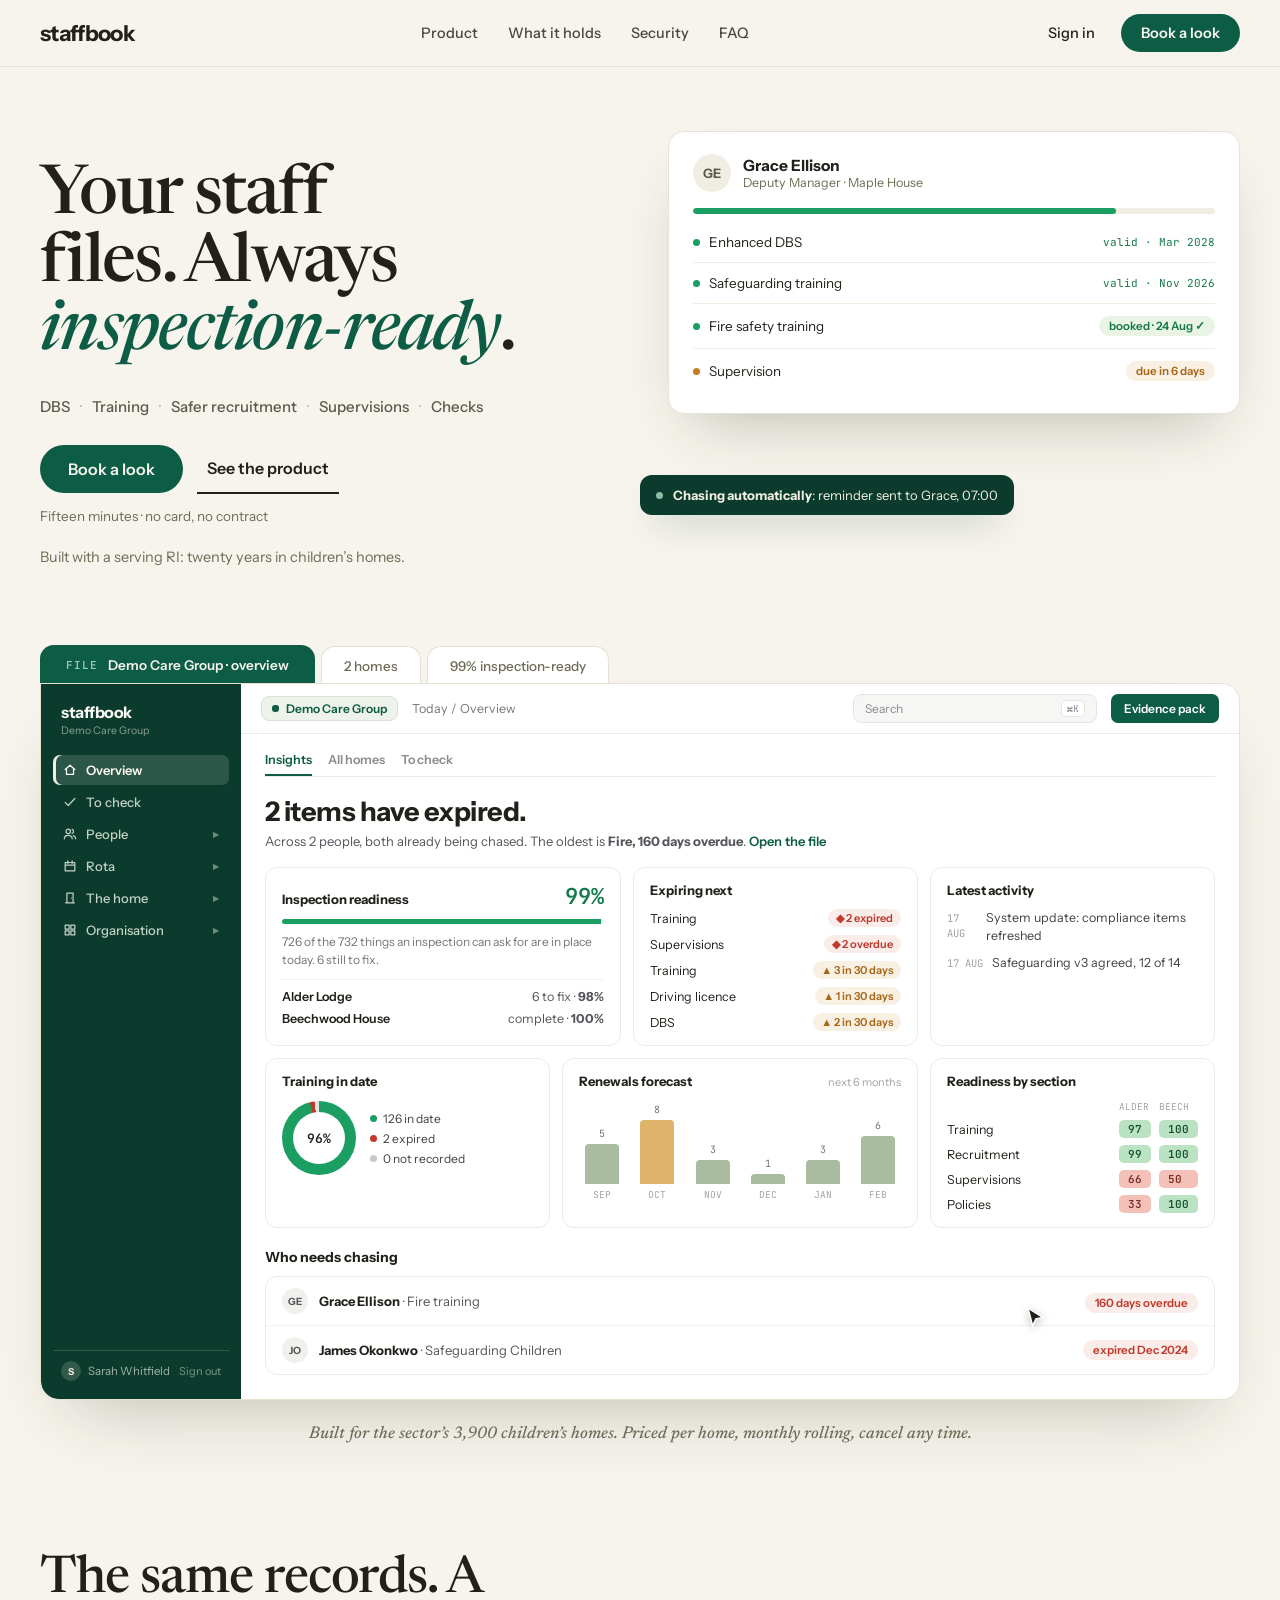
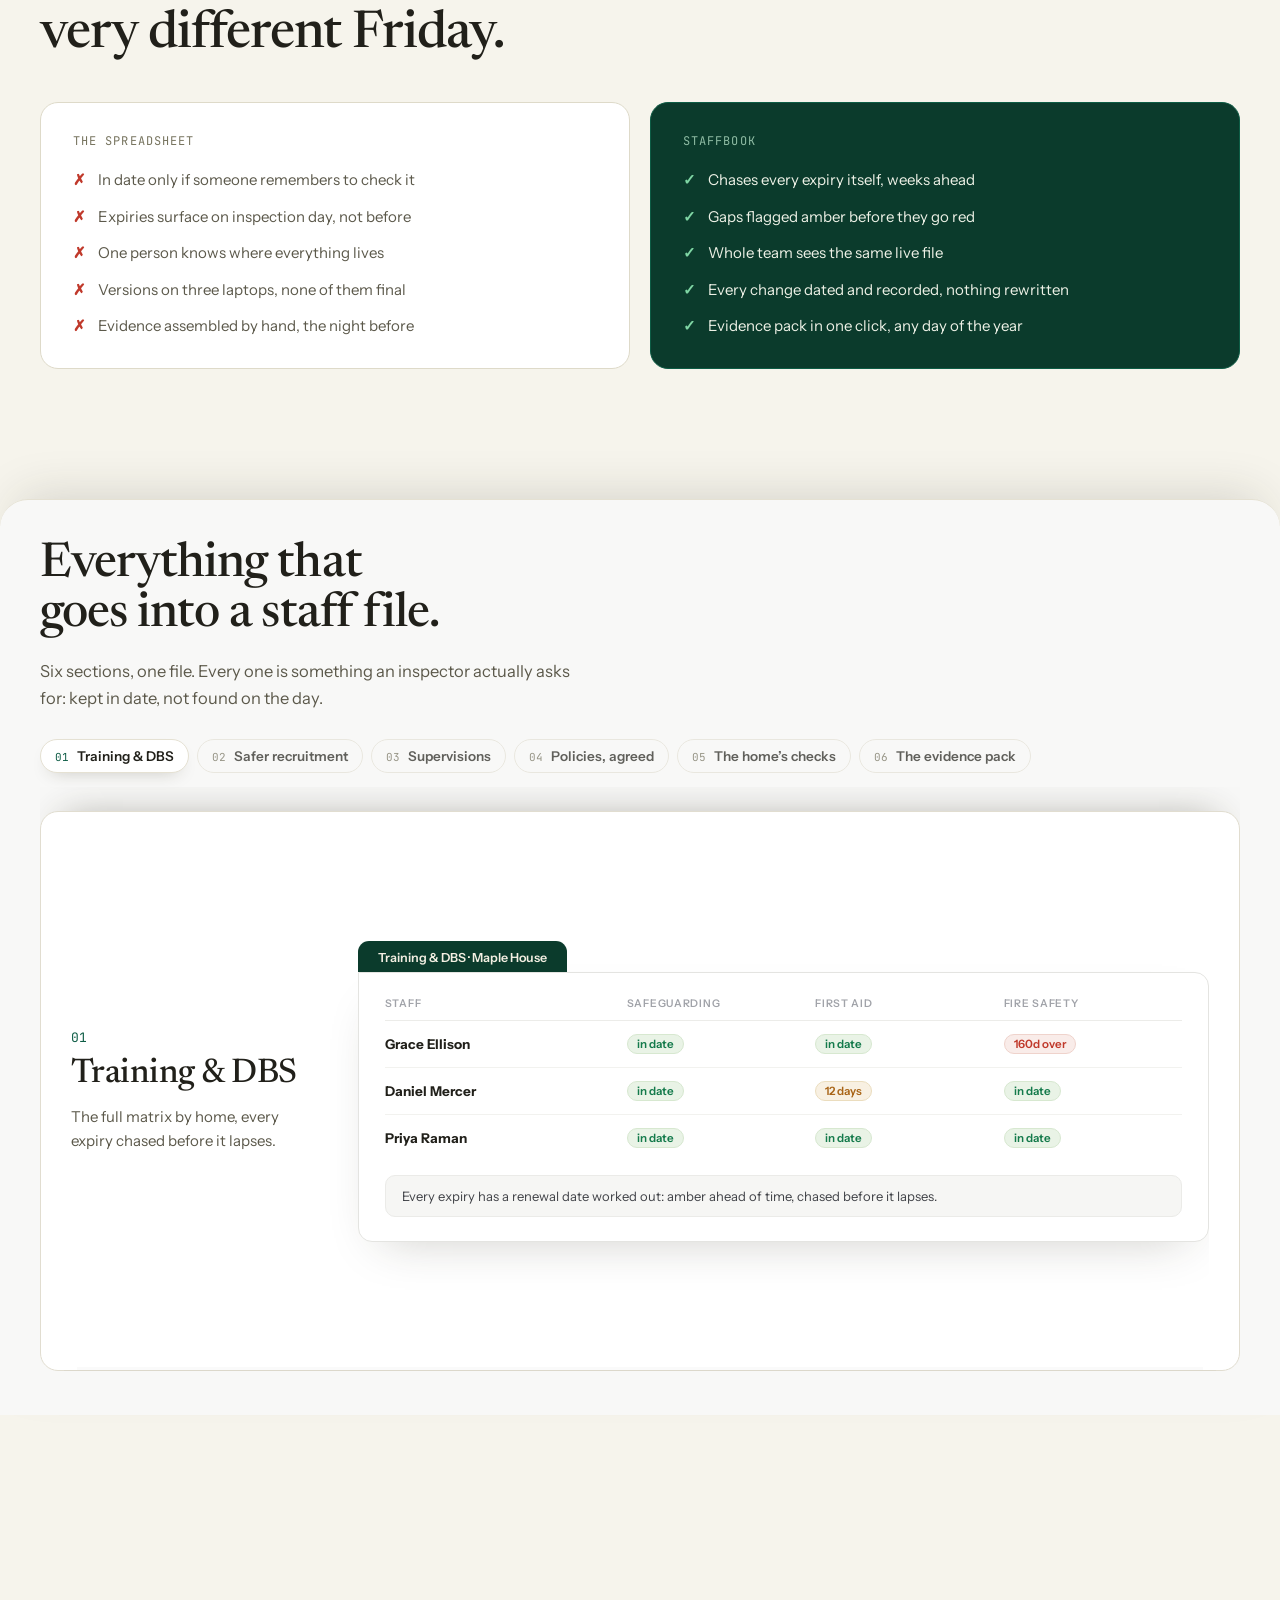
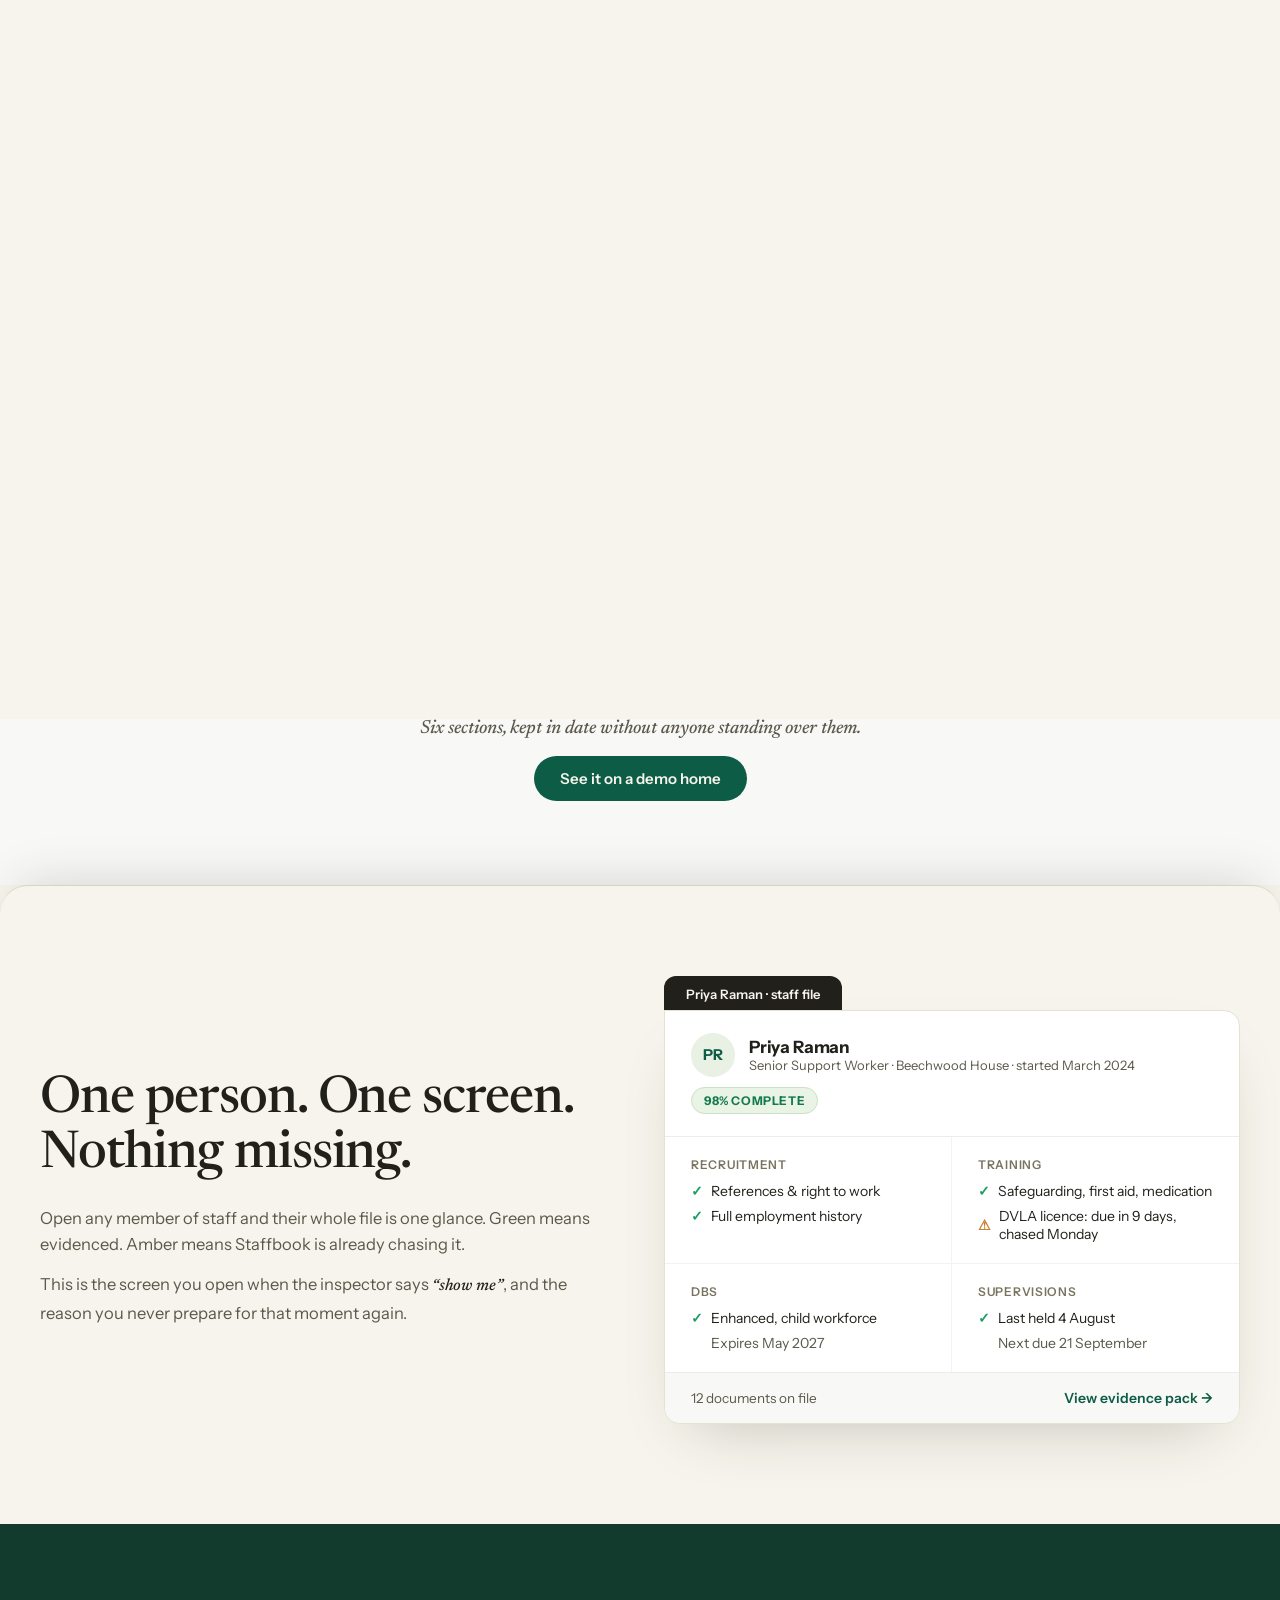
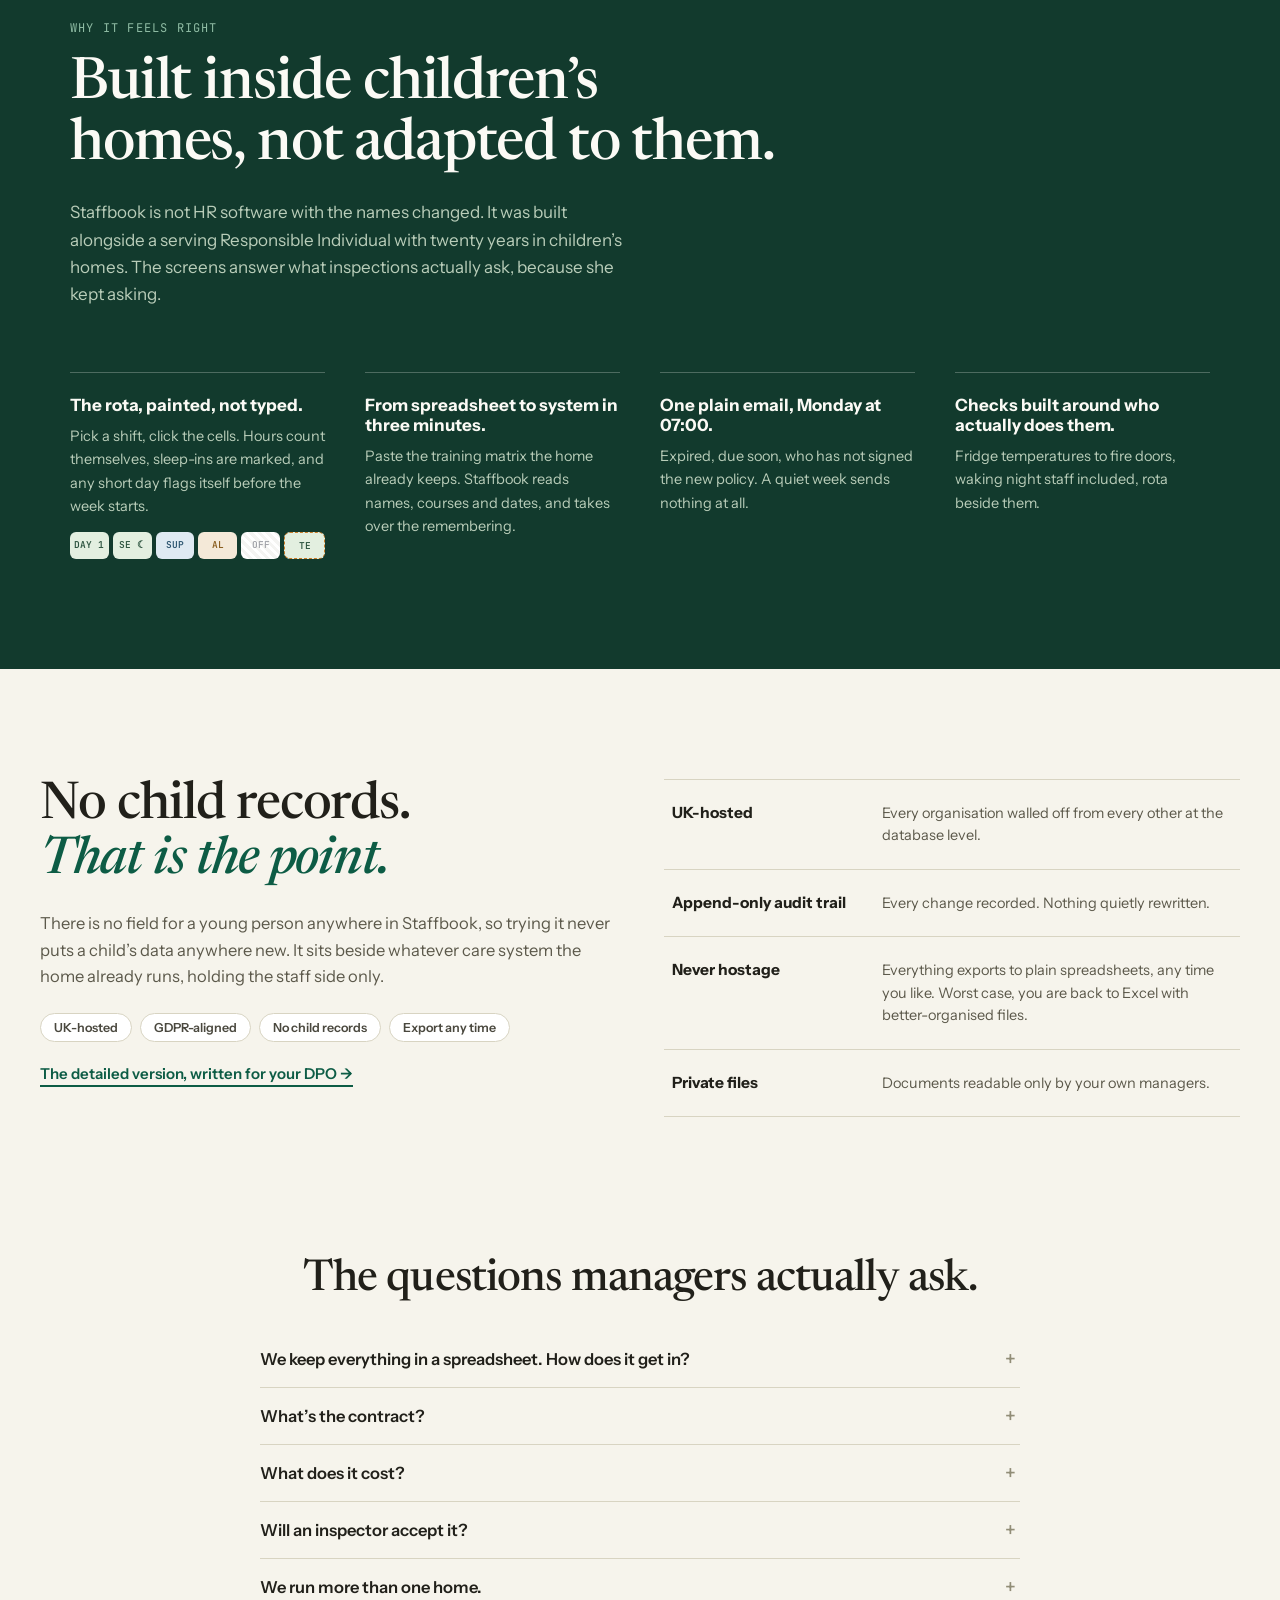
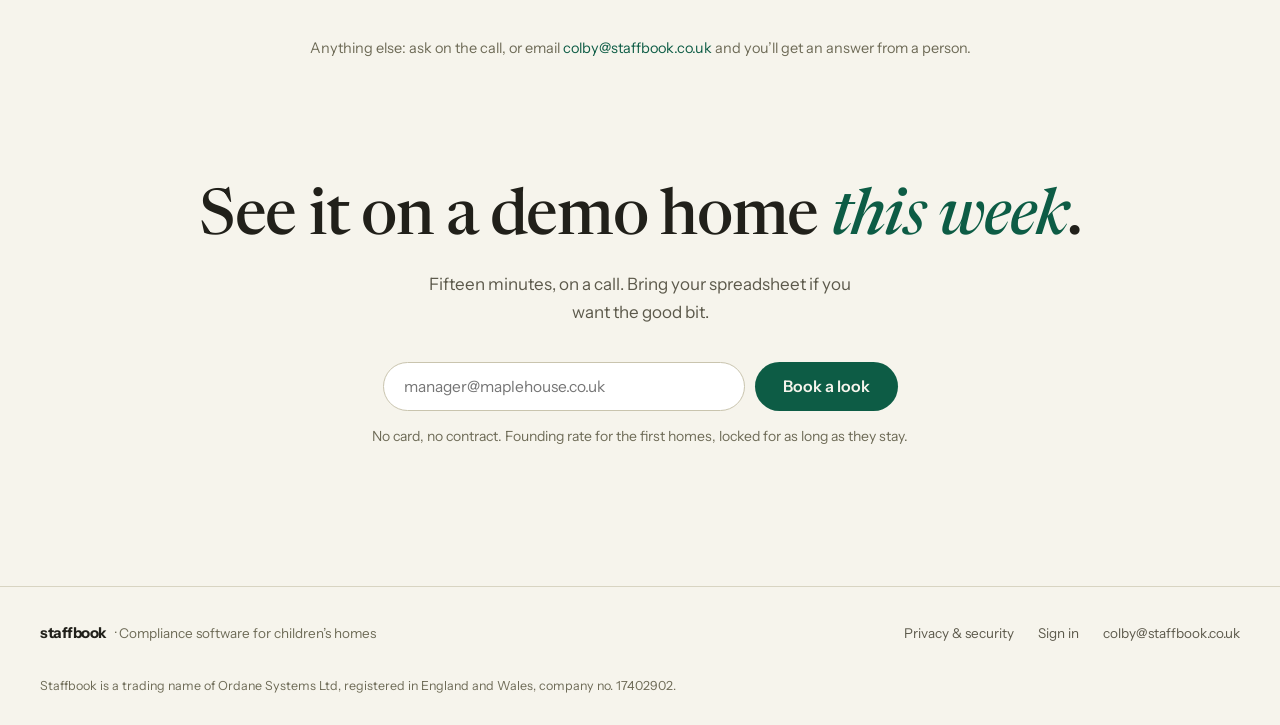
==== index.html @ 2a0e2f10 "Replace the 2am headline with plain language The alarm-test line needed its own explanation. Section" ====
<!DOCTYPE html>
<html lang="en-GB">
<head>
<meta charset="utf-8">
<meta name="viewport" content="width=device-width, initial-scale=1">
<title>Staffbook | Staff files, always inspection-ready</title>
<meta name="description" content="Compliance software for children's homes. DBS, training, supervisions, policies and checks: kept in date, chased automatically, evidenced in one click.">
<link rel="canonical" href="https://staffbook.co.uk/">
<meta property="og:title" content="Staffbook: staff files, always inspection-ready">
<meta property="og:description" content="Compliance software for children's homes. Built with a serving RI. No child records, ever.">
<meta property="og:type" content="website">
<meta property="og:url" content="https://staffbook.co.uk/">
<meta property="og:image" content="https://staffbook.co.uk/img/og.png">
<script type="application/ld+json">
{"@context":"https://schema.org","@type":"SoftwareApplication",
 "name":"Staffbook",
 "applicationCategory":"BusinessApplication",
 "operatingSystem":"Web",
 "description":"Staff compliance software for children's homes: training and DBS renewals, safer recruitment checks, supervisions, policy sign-off and premises checks.",
 "url":"https://staffbook.co.uk/",
 "publisher":{"@type":"Organization","name":"Ordane Systems Ltd","url":"https://staffbook.co.uk/"}}
</script>
<link rel="icon" type="image/svg+xml" href="/brand/staffbook-favicon.svg">
<link rel="icon" type="image/png" sizes="32x32" href="/favicon-32.png">
<link rel="apple-touch-icon" href="/apple-touch-icon.png">
<link rel="preconnect" href="https://fonts.googleapis.com">
<link rel="preconnect" href="https://fonts.gstatic.com" crossorigin>
<link href="https://fonts.googleapis.com/css2?family=Newsreader:ital,opsz,wght@0,6..72,400;0,6..72,500;0,6..72,600;1,6..72,400;1,6..72,500&family=Instrument+Sans:wght@400;500;600;700&family=JetBrains+Mono:wght@400;500&display=swap" rel="stylesheet">
<script>document.documentElement.classList.add('js')</script>
<style>
  html,body{margin:0;padding:0;background:#F6F4EC}
  body{font-family:'Instrument Sans','Helvetica Neue',sans-serif;color:#21201A;
    -webkit-font-smoothing:antialiased}
  a{color:#0D5C45;text-decoration:none;transition:color .15s ease}
  a:hover{color:#0A4735}
  ::selection{background:#DCEAD9}
  h1,h2{text-wrap:balance}
  [hidden]{display:none !important}
  .serif{font-family:'Newsreader',Georgia,serif;font-weight:500}
  .mono{font-family:'JetBrains Mono',monospace}
  .wrap{max-width:1220px;margin:0 auto;padding-left:clamp(20px,4vw,40px);padding-right:clamp(20px,4vw,40px)}

  @keyframes clickRipple{from{opacity:.6;transform:scale(.3)}to{opacity:0;transform:scale(2.2)}}

  /* nav */
  .navbar{position:sticky;top:0;z-index:60;background:rgba(246,244,236,.92);
    backdrop-filter:blur(12px);-webkit-backdrop-filter:blur(12px);
    border-bottom:1px solid rgba(216,212,194,.55)}
  .navin{display:flex;align-items:center;justify-content:space-between;flex-wrap:wrap;gap:12px;
    max-width:1220px;margin:0 auto;padding:14px clamp(20px,4vw,40px)}
  .wordmark{font-size:22px;font-weight:700;letter-spacing:-.03em;color:#21201A}
  .navlinks{display:flex;align-items:center;gap:30px;font-size:14.5px;font-weight:500}
  .navlinks a{color:#4A483E}
  .navlinks a:hover{color:#0D5C45}
  .pill{display:inline-block;background:#0D5C45;color:#F6F4EC;font-weight:600;border-radius:999px;
    transition:background-color .15s ease,transform .16s cubic-bezier(.23,1,.32,1)}
  .pill:hover{background:#0A4735;color:#F6F4EC}
  .pill:active{transform:scale(.97)}
  .mobnav{display:none}
  @media(max-width:760px){
    .navlinks{display:none}
    .mobnav{display:flex;justify-content:center;gap:22px;font-size:13px;font-weight:500;
      padding:0 20px 10px}
    .mobnav a{color:#4A483E}
  }

  /* verdict chips (data colours) */
  .ok{color:#147A4B;background:#E9F3E6;border:1px solid #D7E8D0;border-radius:999px;
    padding:2px 9px;font-size:11.5px;font-weight:600;white-space:nowrap}
  .warn{color:#A96518;background:#F8F0E2;border:1px solid #EBDDBE;border-radius:999px;
    padding:2px 9px;font-size:11.5px;font-weight:600;white-space:nowrap}
  .bad{color:#C0392B;background:#F9ECE9;border:1px solid #EFD3CC;border-radius:999px;
    padding:2px 9px;font-size:11.5px;font-weight:600;white-space:nowrap}

  .mockcard{background:#FFFFFF;border:1px solid #E4E4E1;border-radius:0 14px 14px 14px;
    box-shadow:0 20px 46px -24px rgba(46,42,26,.25);padding:24px 26px}
  .mocktab{background:#0B3B2C;color:#F3EFE2;font-size:12.5px;font-weight:600;
    padding:9px 20px 7px;border-radius:11px 11px 0 0}
  .hintbox{padding:12px 16px;background:#F6F6F4;border:1px solid #EBEBE8;border-radius:10px;
    font-size:13px;color:#404247}

  /* capture */
  form.cap{display:flex;gap:10px;justify-content:center;flex-wrap:wrap;margin-top:36px}
  form.cap input[type=email]{font:inherit;font-size:15.5px;padding:14px 20px;border-radius:999px;
    border:1px solid #C9C4AE;background:#FFFFFF;color:#21201A;min-width:min(320px,78vw)}
  form.cap input[type=email]:focus{outline:2px solid #0D5C45;outline-offset:1px;border-color:#0D5C45}
  form.cap .btn{font:inherit;font-size:16px;font-weight:600;background:#0D5C45;color:#F6F4EC;
    padding:14px 28px;border-radius:999px;border:none;cursor:pointer;
    transition:background-color .15s ease,transform .16s cubic-bezier(.23,1,.32,1)}
  form.cap .btn:hover{background:#0A4735}
  form.cap .btn:active{transform:scale(.97)}
  form.cap .btn:disabled{opacity:.6;cursor:default}
  .hp{position:absolute;left:-9999px;width:1px;height:1px;opacity:0}
  .capnote{font-size:14px;color:#6E6B57;margin:16px 0 0;min-height:1.4em}
  .capnote a{font-weight:600;border-bottom:1px solid #0D5C45}

  details summary::-webkit-details-marker{display:none}
  details summary{list-style:none;position:relative;padding-right:30px}
  details summary::after{content:"+";position:absolute;right:4px;top:0;color:#918D77;
    font-weight:500;font-size:20px;line-height:1}
  details[open] summary::after{content:"−"}

  /* card stack: static by default so the section survives without JS;
     the script adds .js to enable the pinned scroll-stack on desktop */
  #file{box-sizing:border-box;display:flex;
    flex-direction:column;justify-content:center;background:#F8F8F7;border-top:1px solid #E5E1D3;
    border-radius:28px 28px 0 0;box-shadow:0 -20px 50px -20px rgba(46,42,26,.18);
    padding:40px 40px 44px}
  #file-track.js{height:380vh}
  #file-track.js #file{position:sticky;top:0;min-height:100vh}
  .tabbtn{display:inline-block;font-family:inherit;cursor:pointer;padding:8px 14px;
    border-radius:999px;background:transparent;border:1px solid #E3E0D5;opacity:.7;
    transition:background-color .2s ease,border-color .2s ease,box-shadow .2s ease,
      opacity .2s ease,transform .16s cubic-bezier(.23,1,.32,1)}
  .tabbtn:active{transform:scale(.97)}
  .tabbtn.on{background:#FFFFFF;border:1px solid #E5E1D3;
    box-shadow:0 8px 18px -10px rgba(46,42,26,.28);opacity:1}
  .tabbtn .num{font-family:'JetBrains Mono',monospace;font-size:11px;color:#6E6B57}
  .tabbtn.on .num{color:#0D5C45}
  .tabbtn .t{font-size:13.5px;font-weight:600;color:#21201A}
  #panelbox{position:relative;margin-top:14px}
  #panelbox.js{height:clamp(460px,70vh,584px);overflow:hidden}
  .panel{background:#FFFFFF;border:1px solid #E1DDD0;border-radius:18px;
    box-shadow:0 -16px 38px -24px rgba(46,42,26,.4);padding:8px 30px;box-sizing:border-box;
    margin-top:16px}
  #panelbox.js .panel{position:absolute;left:0;right:0;top:24px;bottom:0;margin-top:0;
    transform:translateY(106%);transform-origin:top center;transition:transform .15s linear}
  .panelin{display:flex;flex-wrap:wrap;gap:34px;align-items:center;height:100%;overflow:auto}
  .panelcopy{flex:1 1 210px;max-width:300px}
  .panelmock{flex:12 1 340px;min-width:0}
  .pnum{font-family:'JetBrains Mono',monospace;font-size:13px;color:#0D5C45}
  .ptitle{font-family:'Newsreader',Georgia,serif;font-weight:500;
    font-size:clamp(26px,3vw,34px);letter-spacing:-.015em;line-height:1.1;margin-top:10px}
  .pdesc{font-size:15px;color:#5C594B;line-height:1.6;margin-top:12px;text-wrap:pretty}

  /* card stack unpins on small screens: cards flow normally */
  @media(max-width:900px){
    #file-track,#file-track.js{height:auto}
    #file,#file-track.js #file{position:static;min-height:0;padding:56px 20px}
    #panelbox,#panelbox.js{height:auto;overflow:visible}
    .panel,#panelbox.js .panel{position:static;transform:none !important;margin-top:16px;padding:20px}
    .tabrow{display:none !important}
  }
  @media(max-width:640px){
    /* the chase/pack notes are the hero's argument: keep them on mobile as
       static rows inside the reserved figure height instead of hiding them */
    #herofig{height:auto !important}
    .float-note{position:static !important;margin:12px 0 0;max-width:100%}
  }

  .scrollx{overflow-x:auto;-webkit-overflow-scrolling:touch}
  .swipehint{display:none}
  @media(max-width:760px){
    .foldertab-x{display:none}
    .swipehint{display:block;text-align:center;font-size:12.5px;color:#6E6B57;margin:10px 0 0}
    /* the mock's rail is chrome, not content: give small screens the numbers */
    .mockrail{display:none !important}
    .mockgrid{grid-template-columns:1fr !important;min-width:780px !important;min-height:0 !important}
  }

  /* reveals only arm when JS is present, so content never hides without it */
  html.js .rv{opacity:0;transform:translateY(14px);transition:opacity .6s ease,transform .6s cubic-bezier(.16,1,.3,1)}
  html.js .rv.in{opacity:1;transform:none}
  @media(prefers-reduced-motion:reduce){
    html.js .rv{opacity:1;transform:none;transition:none}
    .panel{transition:none}
  }
</style>
</head>
<body id="top">

<!-- NAV -->
<div class="navbar">
  <nav class="navin" aria-label="Main">
    <a href="#top" class="wordmark">staffbook</a>
    <div class="navlinks">
      <a href="#product">Product</a>
      <a href="#file">What it holds</a>
      <a href="#trust">Security</a>
      <a href="#faq">FAQ</a>
    </div>
    <div style="display:flex;align-items:center;gap:12px">
      <a href="https://app.staffbook.co.uk" style="font-size:14.5px;font-weight:500;color:#21201A;padding:9px 14px">Sign in</a>
      <a href="#cta" class="pill" style="font-size:14.5px;padding:10px 20px">Book a look</a>
    </div>
  </nav>
  <nav class="mobnav" aria-label="Sections">
    <a href="#product">Product</a>
    <a href="#file">What it holds</a>
    <a href="#trust">Security</a>
    <a href="#faq">FAQ</a>
  </nav>
</div>

<!-- HERO -->
<header class="wrap" style="padding-top:64px;display:grid;grid-template-columns:repeat(auto-fit,minmax(min(430px,100%),1fr));gap:56px;align-items:center">
  <div>
    <h1 class="serif" style="font-size:clamp(44px,6.5vw,68px);line-height:1.0;letter-spacing:-.025em;margin:0">Your staff files. Always <span style="font-style:italic;color:#0D5C45">inspection&#8209;ready</span>.</h1>
    <div style="display:flex;gap:10px;font-size:15px;font-weight:500;color:#5C594B;flex-wrap:wrap;margin-top:30px">
      <span>DBS</span><span style="color:#C4BFAC">·</span>
      <span>Training</span><span style="color:#C4BFAC">·</span>
      <span>Safer recruitment</span><span style="color:#C4BFAC">·</span>
      <span>Supervisions</span><span style="color:#C4BFAC">·</span>
      <span>Checks</span>
    </div>
    <div style="display:flex;gap:14px;margin-top:28px;align-items:center;flex-wrap:wrap">
      <a href="#cta" class="pill" style="font-size:16px;padding:14px 28px">Book a look</a>
      <a href="#product" style="color:#21201A;font-size:16px;font-weight:600;padding:14px 10px;border-bottom:2px solid #21201A">See the product</a>
    </div>
    <p style="margin:14px 0 0;font-size:13.5px;color:#6E6B57">Fifteen minutes · no card, no contract</p>
    <p style="margin:22px 0 0;font-size:14.5px;color:#6E6B57;line-height:1.55">Built with a serving RI: twenty years in children&rsquo;s homes.</p>
  </div>

  <!-- HERO ANIMATION: one staff file getting fixed -->
  <div style="position:relative;height:470px" id="herofig">
    <div style="position:relative;z-index:2;background:#FFFFFF;border:1px solid #E5E1D3;border-radius:16px;box-shadow:0 28px 60px -26px rgba(46,42,26,.3);padding:22px 24px 20px">
      <div style="display:flex;align-items:center;gap:12px">
        <span style="width:38px;height:38px;border-radius:50%;background:#F0EDE2;color:#5C594B;font-weight:700;font-size:13px;display:inline-flex;align-items:center;justify-content:center">GE</span>
        <span style="flex:1">
          <span style="display:block;font-size:15.5px;font-weight:700">Grace Ellison</span>
          <span style="display:block;font-size:12.5px;color:#6E6B57">Deputy Manager · Maple House</span>
        </span>
        <span id="hero-complete" hidden style="font-size:11.5px;font-weight:700;letter-spacing:.05em;color:#147A4B;background:#E9F3E6;border:1px solid #D7E8D0;border-radius:999px;padding:4px 11px">FILE COMPLETE</span>
      </div>
      <div style="height:6px;border-radius:3px;background:#F0EDE2;margin-top:16px;overflow:hidden">
        <div id="hero-bar" style="height:100%;border-radius:3px;background:#1B9E62;width:64%;transition:width .55s cubic-bezier(.3,0,.2,1)"></div>
      </div>
      <div style="display:flex;flex-direction:column;margin-top:8px">
        <div style="display:flex;align-items:center;justify-content:space-between;padding:12px 0;border-bottom:1px solid #F0EDE2;font-size:13.5px">
          <span style="display:flex;align-items:center;gap:9px"><span style="width:7px;height:7px;border-radius:50%;background:#1B9E62"></span>Enhanced DBS</span>
          <span class="mono" style="font-size:11px;color:#147A4B">valid · Mar 2028</span>
        </div>
        <div style="display:flex;align-items:center;justify-content:space-between;padding:12px 0;border-bottom:1px solid #F0EDE2;font-size:13.5px">
          <span style="display:flex;align-items:center;gap:9px"><span style="width:7px;height:7px;border-radius:50%;background:#1B9E62"></span>Safeguarding training</span>
          <span class="mono" style="font-size:11px;color:#147A4B">valid · Nov 2026</span>
        </div>
        <div style="display:flex;align-items:center;justify-content:space-between;padding:12px 0;border-bottom:1px solid #F0EDE2;font-size:13.5px">
          <span style="display:flex;align-items:center;gap:9px"><span id="hero-firedot" style="width:7px;height:7px;border-radius:50%;background:#C0392B;transition:background .4s"></span>Fire safety training</span>
          <span id="hero-firebad" style="font-size:11.5px;font-weight:600;color:#C0392B;background:#F9ECE9;padding:3px 10px;border-radius:999px">160 days over</span>
          <span id="hero-fireok" hidden style="font-size:11.5px;font-weight:600;color:#147A4B;background:#E9F3E6;padding:3px 10px;border-radius:999px">booked · 24 Aug ✓</span>
        </div>
        <div style="display:flex;align-items:center;justify-content:space-between;padding:12px 0;font-size:13.5px">
          <span style="display:flex;align-items:center;gap:9px"><span id="hero-supdot" style="width:7px;height:7px;border-radius:50%;background:#C77B27;transition:background .4s"></span>Supervision</span>
          <span id="hero-supbad" style="font-size:11.5px;font-weight:600;color:#A96518;background:#F8F0E2;padding:3px 10px;border-radius:999px">due in 6 days</span>
          <span id="hero-supok" hidden style="font-size:11.5px;font-weight:600;color:#147A4B;background:#E9F3E6;padding:3px 10px;border-radius:999px">held today ✓</span>
        </div>
      </div>
    </div>
    <div id="hero-chase" hidden class="float-note" style="position:absolute;bottom:86px;left:-28px;z-index:3;background:#0B3B2C;color:#F3EFE2;border-radius:12px;padding:12px 16px;font-size:13px;box-shadow:0 16px 36px -16px rgba(11,59,44,.5);display:flex;align-items:center;gap:10px">
      <span style="width:7px;height:7px;border-radius:50%;background:#8FBCA4"></span>
      <span><strong>Chasing automatically</strong>: reminder sent to Grace, 07:00</span>
    </div>
    <div id="hero-pack" hidden class="float-note" style="position:absolute;bottom:24px;left:34px;z-index:3;background:#FFFFFF;border:1px solid #E5E1D3;border-radius:12px;padding:12px 16px;font-size:13px;color:#4A483E;box-shadow:0 16px 36px -16px rgba(46,42,26,.25);display:flex;align-items:center;gap:10px">
      <span class="mono" style="font-size:10.5px;color:#77745F">10:05</span>
      <span><strong>Evidence pack ready</strong>: every date on one PDF</span>
    </div>
  </div>
</header>

<!-- DASHBOARD IN A FOLDER, WITH PLAY-ONCE CURSOR DEMO -->
<section id="product" style="max-width:1260px;margin:44px auto 0;padding:0 clamp(20px,4vw,40px)">
  <div style="display:flex;align-items:flex-end">
    <div style="background:#0D5C45;color:#F6F4EC;font-size:13.5px;font-weight:600;padding:12px 26px 10px;border-radius:14px 14px 0 0;display:flex;align-items:center;gap:10px">
      <span class="mono" style="font-size:11px;letter-spacing:.08em;color:#9DC7B4">FILE</span>
      Demo Care Group · overview
    </div>
    <div class="foldertab-x" style="background:#FFFFFF;border:1px solid #E5E1D3;border-bottom:none;font-size:13.5px;font-weight:500;color:#6E6B57;padding:11px 22px 9px;border-radius:14px 14px 0 0;margin-left:6px">2 homes</div>
    <div class="foldertab-x" style="background:#FFFFFF;border:1px solid #E5E1D3;border-bottom:none;font-size:13.5px;font-weight:500;color:#6E6B57;padding:11px 22px 9px;border-radius:14px 14px 0 0;margin-left:6px">99% inspection-ready</div>
  </div>
  <div class="scrollx" style="border:1px solid #E5E1D3;border-radius:0 18px 18px 18px;background:#FFFFFF;box-shadow:0 34px 70px -34px rgba(46,42,26,.3)">
  <div id="anim-root" style="overflow:hidden;position:relative;border-radius:0 18px 18px 18px">
    <div id="anim-cursor" hidden style="position:absolute;left:0;top:0;z-index:6;pointer-events:none;transform:translate(700px,480px);transition:transform 1.2s cubic-bezier(.45,.05,.2,1)">
      <span id="anim-ripple" hidden style="position:absolute;left:-14px;top:-14px;width:36px;height:36px;border-radius:50%;background:#0D5C45"></span>
      <svg width="22" height="22" viewBox="0 0 24 24" style="position:relative;filter:drop-shadow(0 2px 4px rgba(0,0,0,.25))"><path d="M4 2 L20 12 L12.5 13.5 L9 21 Z" fill="#21201A" stroke="#FFFFFF" stroke-width="1.5"></path></svg>
    </div>
    <div class="mockgrid" style="display:grid;grid-template-columns:200px 1fr;min-height:600px;min-width:980px">
      <!-- rail -->
      <div class="mockrail" style="background:#0B3B2C;padding:18px 12px;display:flex;flex-direction:column;gap:2px">
        <div style="padding:2px 8px 16px">
          <span style="display:block;font-weight:700;font-size:16px;letter-spacing:-.03em;color:#FBFAF5;line-height:1.1">staffbook</span>
          <span style="display:block;font-size:10.5px;color:rgba(246,244,236,.55);margin-top:2px">Demo Care Group</span>
        </div>
        <div style="display:flex;align-items:center;gap:9px;background:rgba(246,244,236,.14);color:#FBFAF5;box-shadow:inset 3px 0 0 #F3EFE2;font-weight:600;font-size:13px;padding:7px 10px;border-radius:7px"><svg width="14" height="14" viewBox="0 0 16 16" style="flex-shrink:0"><path d="M2.5 7.5 L8 2.5 L13.5 7.5 M4 6.5 V13 H12 V6.5" fill="none" stroke="currentColor" stroke-width="1.4" stroke-linecap="round" stroke-linejoin="round"></path></svg>Overview</div>
        <div style="display:flex;align-items:center;gap:9px;color:#C4D2C6;font-size:13px;padding:7px 10px;font-weight:500"><svg width="14" height="14" viewBox="0 0 16 16" style="flex-shrink:0"><path d="M2.5 8.5 L6 12 L13.5 4" fill="none" stroke="currentColor" stroke-width="1.4" stroke-linecap="round" stroke-linejoin="round"></path></svg>To check</div>
        <div style="display:flex;align-items:center;gap:9px;color:#C4D2C6;font-size:13px;padding:7px 10px;font-weight:500"><svg width="14" height="14" viewBox="0 0 16 16" style="flex-shrink:0"><path d="M6 7.5 A2.5 2.5 0 1 0 6 2.5 A2.5 2.5 0 0 0 6 7.5 M1.5 13.5 C1.5 10.7 3.5 9.5 6 9.5 C8.5 9.5 10.5 10.7 10.5 13.5 M10.5 7.3 A2.5 2.5 0 0 0 10.5 2.7 M11.8 9.8 C13.4 10.4 14.5 11.6 14.5 13.5" fill="none" stroke="currentColor" stroke-width="1.4" stroke-linecap="round" stroke-linejoin="round"></path></svg>People<span style="margin-left:auto;font-size:8px;opacity:.55">▶</span></div>
        <div style="display:flex;align-items:center;gap:9px;color:#C4D2C6;font-size:13px;padding:7px 10px;font-weight:500"><svg width="14" height="14" viewBox="0 0 16 16" style="flex-shrink:0"><path d="M2.5 4 H13.5 V13.5 H2.5 Z M2.5 7 H13.5 M5.5 2 V5 M10.5 2 V5" fill="none" stroke="currentColor" stroke-width="1.4" stroke-linecap="round" stroke-linejoin="round"></path></svg>Rota<span style="margin-left:auto;font-size:8px;opacity:.55">▶</span></div>
        <div style="display:flex;align-items:center;gap:9px;color:#C4D2C6;font-size:13px;padding:7px 10px;font-weight:500"><svg width="14" height="14" viewBox="0 0 16 16" style="flex-shrink:0"><path d="M3 13.5 H13 M4.5 13.5 V2.5 H11.5 V13.5 M9.5 8 H9.6" fill="none" stroke="currentColor" stroke-width="1.4" stroke-linecap="round" stroke-linejoin="round"></path></svg>The home<span style="margin-left:auto;font-size:8px;opacity:.55">▶</span></div>
        <div style="display:flex;align-items:center;gap:9px;color:#C4D2C6;font-size:13px;padding:7px 10px;font-weight:500"><svg width="14" height="14" viewBox="0 0 16 16" style="flex-shrink:0"><path d="M2.5 2.5 H7 V7 H2.5 Z M9 2.5 H13.5 V7 H9 Z M2.5 9 H7 V13.5 H2.5 Z M9 9 H13.5 V13.5 H9 Z" fill="none" stroke="currentColor" stroke-width="1.4" stroke-linecap="round" stroke-linejoin="round"></path></svg>Organisation<span style="margin-left:auto;font-size:8px;opacity:.55">▶</span></div>
        <div style="margin-top:auto;border-top:1px solid rgba(246,244,236,.16);padding:10px 8px 0;display:flex;align-items:center;gap:7px;font-size:11.5px;color:rgba(246,244,236,.65)">
          <span style="width:20px;height:20px;border-radius:50%;background:rgba(246,244,236,.16);color:#F3EFE2;font-weight:700;font-size:9.5px;display:inline-flex;align-items:center;justify-content:center">S</span>
          Sarah Whitfield
          <span style="margin-left:auto;font-size:11px;opacity:.75">Sign out</span>
        </div>
      </div>
      <!-- main -->
      <div style="display:flex;flex-direction:column">
        <div style="display:flex;align-items:center;gap:14px;padding:10px 20px;border-bottom:1px solid #EBEBE8">
          <span style="display:inline-flex;align-items:center;gap:7px;border:1px solid #D9E2D4;background:#EDF2EA;border-radius:8px;padding:4px 10px;font-size:12px;font-weight:600;color:#0D5C45"><span style="width:7px;height:7px;border-radius:3px;background:#0D5C45"></span>Demo Care Group</span>
          <span style="font-size:12.5px;color:#73757B">Today / Overview</span>
          <span style="margin-left:auto;display:flex;align-items:center;gap:8px;border:1px solid #E4E4E1;background:#F6F6F4;border-radius:8px;padding:5px 11px;font-size:12px;color:#898B91;width:220px">Search<span class="mono" style="margin-left:auto;font-size:9.5px;background:#FFFFFF;border:1px solid #E4E4E1;border-radius:4px;padding:1px 5px">⌘K</span></span>
          <span id="anim-pack">
            <span id="pack-btn" style="display:inline-block;background:#0D5C45;color:#FFFFFF;font-size:12px;font-weight:600;padding:7px 13px;border-radius:7px">Evidence pack</span>
            <span id="pack-ready" hidden style="display:inline-block;background:#E9F3E6;color:#147A4B;border:1px solid #D7E8D0;font-size:12px;font-weight:600;padding:6px 13px;border-radius:7px">Evidence pack ready ✓</span>
          </span>
        </div>
        <div style="padding:18px 24px 24px">
          <div style="display:flex;gap:16px;font-size:12.5px;font-weight:600;color:#898B91;border-bottom:1px solid #EBEBE8;padding-bottom:0">
            <span style="color:#0D5C45;border-bottom:2px solid #0D5C45;padding-bottom:7px">Insights</span><span style="padding-bottom:7px">All homes</span><span style="padding-bottom:7px">To check</span>
          </div>
          <div style="font-size:27px;font-weight:700;letter-spacing:-.02em;margin-top:18px"><span id="head-not">2 items have expired.</span><span id="head-fixed" hidden>1 item still expired.</span></div>
          <div style="font-size:13px;color:#54565B;margin-top:5px">Across 2 people, both already being chased. The oldest is <strong>Fire, 160 days overdue</strong>. <span style="color:#0D5C45;font-weight:600">Open the file</span></div>
          <div style="display:grid;grid-template-columns:1.25fr 1fr 1fr;gap:12px;margin-top:18px">
            <div style="border:1px solid #EBEBE8;border-radius:12px;padding:14px 16px">
              <div style="display:flex;justify-content:space-between;align-items:baseline"><span style="font-size:13px;font-weight:700">Inspection readiness</span><span class="mono" style="font-size:22px;font-weight:600;color:#147A4B">99%</span></div>
              <div style="height:5px;border-radius:3px;background:#F0F0ED;margin-top:8px;overflow:hidden"><div style="width:99%;height:100%;background:#1B9E62"></div></div>
              <div style="font-size:12px;color:#73757B;line-height:1.5;margin-top:9px">726 of the 732 things an inspection can ask for are in place today. 6 still to fix.</div>
              <div style="display:flex;justify-content:space-between;font-size:12.5px;margin-top:10px;padding-top:9px;border-top:1px solid #F2F2EF"><span style="font-weight:600">Alder Lodge</span><span style="color:#54565B">6 to fix · <strong>98%</strong></span></div>
              <div style="display:flex;justify-content:space-between;font-size:12.5px;margin-top:7px"><span style="font-weight:600">Beechwood House</span><span style="color:#54565B">complete · <strong>100%</strong></span></div>
            </div>
            <div style="border:1px solid #EBEBE8;border-radius:12px;padding:14px 16px">
              <div style="font-size:13px;font-weight:700">Expiring next</div>
              <div style="display:flex;flex-direction:column;gap:8px;margin-top:11px;font-size:12.5px">
                <div style="display:flex;justify-content:space-between;align-items:center"><span>Training</span><span class="bad" style="font-size:11px;border:none;padding:2px 8px">◆ 2 expired</span></div>
                <div style="display:flex;justify-content:space-between;align-items:center"><span>Supervisions</span><span class="bad" style="font-size:11px;border:none;padding:2px 8px">◆ 2 overdue</span></div>
                <div style="display:flex;justify-content:space-between;align-items:center"><span>Training</span><span class="warn" style="font-size:11px;border:none;padding:2px 8px">▲ 3 in 30 days</span></div>
                <div style="display:flex;justify-content:space-between;align-items:center"><span>Driving licence</span><span class="warn" style="font-size:11px;border:none;padding:2px 8px">▲ 1 in 30 days</span></div>
                <div style="display:flex;justify-content:space-between;align-items:center"><span>DBS</span><span class="warn" style="font-size:11px;border:none;padding:2px 8px">▲ 2 in 30 days</span></div>
              </div>
            </div>
            <div style="border:1px solid #EBEBE8;border-radius:12px;padding:14px 16px">
              <div style="font-size:13px;font-weight:700">Latest activity</div>
              <div style="display:flex;flex-direction:column;gap:9px;margin-top:11px;font-size:12.5px;color:#404247;line-height:1.45">
                <div style="display:flex;gap:9px"><span class="mono" style="font-size:10.5px;color:#A1A3A9;padding-top:2px">17 AUG</span><span>System update: compliance items refreshed</span></div>
                <div style="display:flex;gap:9px"><span class="mono" style="font-size:10.5px;color:#A1A3A9;padding-top:2px">17 AUG</span><span>Safeguarding v3 agreed, 12 of 14</span></div>
                <div id="feed-new" hidden style="display:flex;gap:9px"><span class="mono" style="font-size:10.5px;color:#A1A3A9;padding-top:2px">NOW</span><span><strong>Fire refresher booked</strong>: Grace Ellison, 24 Aug</span></div>
              </div>
            </div>
          </div>
          <div style="display:grid;grid-template-columns:1fr 1.25fr 1fr;gap:12px;margin-top:12px">
            <div style="border:1px solid #EBEBE8;border-radius:12px;padding:14px 16px">
              <div style="font-size:13px;font-weight:700">Training in date</div>
              <div style="display:flex;align-items:center;gap:14px;margin-top:12px">
                <span style="width:74px;height:74px;border-radius:50%;background:conic-gradient(#1B9E62 0 96%,#C0392B 96% 98%,#E4E4E1 98% 100%);display:inline-flex;align-items:center;justify-content:center;flex-shrink:0"><span class="mono" style="width:52px;height:52px;border-radius:50%;background:#FFFFFF;display:inline-flex;align-items:center;justify-content:center;font-size:13px;font-weight:600">96%</span></span>
                <span style="display:flex;flex-direction:column;gap:5px;font-size:12px;color:#404247">
                  <span style="display:flex;align-items:center;gap:6px"><span style="width:7px;height:7px;border-radius:50%;background:#1B9E62"></span>126 in date</span>
                  <span style="display:flex;align-items:center;gap:6px"><span style="width:7px;height:7px;border-radius:50%;background:#C0392B"></span>2 expired</span>
                  <span style="display:flex;align-items:center;gap:6px"><span style="width:7px;height:7px;border-radius:50%;background:#C6C8CB"></span>0 not recorded</span>
                </span>
              </div>
            </div>
            <div style="border:1px solid #EBEBE8;border-radius:12px;padding:14px 16px">
              <div style="display:flex;justify-content:space-between;align-items:baseline"><span style="font-size:13px;font-weight:700">Renewals forecast</span><span style="font-size:11px;color:#A1A3A9">next 6 months</span></div>
              <div style="display:flex;align-items:flex-end;gap:8px;margin-top:14px">
                <span style="display:flex;flex-direction:column;align-items:center;gap:4px;flex:1"><span class="mono" style="font-size:10px;color:#73757B">5</span><span style="display:block;width:100%;max-width:34px;height:40px;border-radius:4px 4px 0 0;background:#A9BCA0"></span><span class="mono" style="font-size:9.5px;color:#A1A3A9">SEP</span></span>
                <span style="display:flex;flex-direction:column;align-items:center;gap:4px;flex:1"><span class="mono" style="font-size:10px;color:#73757B">8</span><span style="display:block;width:100%;max-width:34px;height:64px;border-radius:4px 4px 0 0;background:#E0B36A"></span><span class="mono" style="font-size:9.5px;color:#A1A3A9">OCT</span></span>
                <span style="display:flex;flex-direction:column;align-items:center;gap:4px;flex:1"><span class="mono" style="font-size:10px;color:#73757B">3</span><span style="display:block;width:100%;max-width:34px;height:24px;border-radius:4px 4px 0 0;background:#A9BCA0"></span><span class="mono" style="font-size:9.5px;color:#A1A3A9">NOV</span></span>
                <span style="display:flex;flex-direction:column;align-items:center;gap:4px;flex:1"><span class="mono" style="font-size:10px;color:#73757B">1</span><span style="display:block;width:100%;max-width:34px;height:10px;border-radius:4px 4px 0 0;background:#A9BCA0"></span><span class="mono" style="font-size:9.5px;color:#A1A3A9">DEC</span></span>
                <span style="display:flex;flex-direction:column;align-items:center;gap:4px;flex:1"><span class="mono" style="font-size:10px;color:#73757B">3</span><span style="display:block;width:100%;max-width:34px;height:24px;border-radius:4px 4px 0 0;background:#A9BCA0"></span><span class="mono" style="font-size:9.5px;color:#A1A3A9">JAN</span></span>
                <span style="display:flex;flex-direction:column;align-items:center;gap:4px;flex:1"><span class="mono" style="font-size:10px;color:#73757B">6</span><span style="display:block;width:100%;max-width:34px;height:48px;border-radius:4px 4px 0 0;background:#A9BCA0"></span><span class="mono" style="font-size:9.5px;color:#A1A3A9">FEB</span></span>
              </div>
            </div>
            <div style="border:1px solid #EBEBE8;border-radius:12px;padding:14px 16px">
              <div style="font-size:13px;font-weight:700">Readiness by section</div>
              <div style="display:grid;grid-template-columns:1fr auto auto;gap:7px 8px;margin-top:11px;font-size:12.5px;align-items:center">
                <span></span><span class="mono" style="font-size:9.5px;color:#A1A3A9">ALDER</span><span class="mono" style="font-size:9.5px;color:#A1A3A9">BEECH</span>
                <span>Training</span><span class="mono" style="font-size:11px;font-weight:600;padding:2px 9px;border-radius:5px;background:#BBE3C3;color:#14532D">97</span><span class="mono" style="font-size:11px;font-weight:600;padding:2px 9px;border-radius:5px;background:#BBE3C3;color:#14532D">100</span>
                <span>Recruitment</span><span class="mono" style="font-size:11px;font-weight:600;padding:2px 9px;border-radius:5px;background:#BBE3C3;color:#14532D">99</span><span class="mono" style="font-size:11px;font-weight:600;padding:2px 9px;border-radius:5px;background:#BBE3C3;color:#14532D">100</span>
                <span>Supervisions</span><span class="mono" style="font-size:11px;font-weight:600;padding:2px 9px;border-radius:5px;background:#F3C1B8;color:#7A2E24">66</span><span class="mono" style="font-size:11px;font-weight:600;padding:2px 9px;border-radius:5px;background:#F3C1B8;color:#7A2E24">50</span>
                <span>Policies</span><span class="mono" style="font-size:11px;font-weight:600;padding:2px 9px;border-radius:5px;background:#F3C1B8;color:#7A2E24">33</span><span class="mono" style="font-size:11px;font-weight:600;padding:2px 9px;border-radius:5px;background:#BBE3C3;color:#14532D">100</span>
              </div>
            </div>
          </div>
          <div style="font-size:14px;font-weight:700;margin-top:20px">Who needs chasing</div>
          <div style="border:1px solid #EBEBE8;border-radius:12px;overflow:hidden;margin-top:10px">
            <div id="anim-grace" style="display:flex;align-items:center;gap:11px;padding:11px 16px;border-bottom:1px solid #F2F2EF;background:transparent;transition:background .3s">
              <span style="width:26px;height:26px;border-radius:50%;background:#F0F0ED;color:#54565B;font-weight:700;font-size:10px;display:inline-flex;align-items:center;justify-content:center">GE</span>
              <span style="font-size:13px"><strong>Grace Ellison</strong> <span style="color:#54565B">· Fire training</span></span>
              <span style="margin-left:auto">
                <span id="grace-not" class="bad" style="border:none;padding:3px 10px">160 days overdue</span>
                <span id="grace-fixed" hidden class="ok" style="border:none;padding:3px 10px">refresher booked ✓</span>
              </span>
            </div>
            <div style="display:flex;align-items:center;gap:11px;padding:11px 16px">
              <span style="width:26px;height:26px;border-radius:50%;background:#F0F0ED;color:#54565B;font-weight:700;font-size:10px;display:inline-flex;align-items:center;justify-content:center">JO</span>
              <span style="font-size:13px"><strong>James Okonkwo</strong> <span style="color:#54565B">· Safeguarding Children</span></span>
              <span class="bad" style="margin-left:auto;border:none;padding:3px 10px">expired Dec 2024</span>
            </div>
          </div>
        </div>
      </div>
    </div>
  </div>
  </div>
  <p class="swipehint">Slide the dashboard sideways to see all of it →</p>
  <p class="serif" style="text-align:center;color:#6E6B57;margin:26px 0 0;font-style:italic;font-size:17px">Built for the sector&rsquo;s 3,900 children&rsquo;s homes. Priced per home, monthly rolling, cancel any time.</p>
</section>

<!-- COMPARISON -->
<section class="wrap" style="margin-top:110px">
  <h2 class="serif rv" style="font-size:clamp(32px,5vw,52px);letter-spacing:-.02em;line-height:1.05;margin:0;max-width:640px">The same records. A very different Friday.</h2>
  <div style="display:grid;grid-template-columns:repeat(auto-fit,minmax(min(380px,100%),1fr));gap:20px;margin-top:40px">
    <div class="rv" style="border:1px solid #DEDAC9;border-radius:18px;padding:30px 32px;background:#FFFFFF">
      <div class="mono" style="font-size:12px;letter-spacing:.09em;color:#77745F">THE SPREADSHEET</div>
      <div style="display:flex;flex-direction:column;gap:14px;margin-top:20px;font-size:15px;color:#5C594B;line-height:1.5">
        <div style="display:flex;gap:12px"><span style="color:#C0392B;font-weight:700">✗</span><span>In date only if someone remembers to check it</span></div>
        <div style="display:flex;gap:12px"><span style="color:#C0392B;font-weight:700">✗</span><span>Expiries surface on inspection day, not before</span></div>
        <div style="display:flex;gap:12px"><span style="color:#C0392B;font-weight:700">✗</span><span>One person knows where everything lives</span></div>
        <div style="display:flex;gap:12px"><span style="color:#C0392B;font-weight:700">✗</span><span>Versions on three laptops, none of them final</span></div>
        <div style="display:flex;gap:12px"><span style="color:#C0392B;font-weight:700">✗</span><span>Evidence assembled by hand, the night before</span></div>
      </div>
    </div>
    <div class="rv" style="border:1px solid #0D5C45;border-radius:18px;padding:30px 32px;background:#0B3B2C;color:#EDF1E6">
      <div class="mono" style="font-size:12px;letter-spacing:.09em;color:#8FBCA4">STAFFBOOK</div>
      <div style="display:flex;flex-direction:column;gap:14px;margin-top:20px;font-size:15px;line-height:1.5">
        <div style="display:flex;gap:12px"><span style="color:#7FD6A4;font-weight:700">✓</span><span>Chases every expiry itself, weeks ahead</span></div>
        <div style="display:flex;gap:12px"><span style="color:#7FD6A4;font-weight:700">✓</span><span>Gaps flagged amber before they go red</span></div>
        <div style="display:flex;gap:12px"><span style="color:#7FD6A4;font-weight:700">✓</span><span>Whole team sees the same live file</span></div>
        <div style="display:flex;gap:12px"><span style="color:#7FD6A4;font-weight:700">✓</span><span>Every change dated and recorded, nothing rewritten</span></div>
        <div style="display:flex;gap:12px"><span style="color:#7FD6A4;font-weight:700">✓</span><span>Evidence pack in one click, any day of the year</span></div>
      </div>
    </div>
  </div>
</section>

<!-- WHAT IT HOLDS: scroll-driven card stack -->
<div style="margin-top:130px">
<div id="file-track">
<section id="file">
  <div style="max-width:1220px;margin:0 auto;width:100%">
    <h2 class="serif" style="font-size:clamp(32px,5vw,48px);letter-spacing:-.02em;line-height:1.05;margin:0;max-width:620px">Everything that goes into a staff file.</h2>
    <p style="font-size:16.5px;color:#5C594B;margin:18px 0 0;line-height:1.6;max-width:540px;text-wrap:pretty">Six sections, one file. Every one is something an inspector actually asks for: kept in date, not found on the day.</p>
    <div style="margin-top:28px">
      <div class="tabrow" style="display:flex;flex-wrap:wrap;gap:8px" id="tabs"></div>
      <div id="panelbox">

        <div class="panel" data-i="0"><div class="panelin">
          <div class="panelcopy"><div class="pnum">01</div><div class="ptitle">Training &amp; DBS</div><div class="pdesc">The full matrix by home, every expiry chased before it lapses.</div></div>
          <div class="panelmock">
            <div style="display:flex"><div class="mocktab">Training &amp; DBS · Maple House</div></div>
            <div class="mockcard">
              <div style="display:grid;grid-template-columns:1.3fr 1fr 1fr 1fr;gap:10px;font-size:10.5px;font-weight:600;letter-spacing:.07em;color:#A1A3A9;padding-bottom:10px;border-bottom:1px solid #ECECE9">
                <span>STAFF</span><span>SAFEGUARDING</span><span>FIRST AID</span><span>FIRE SAFETY</span>
              </div>
              <div style="display:grid;grid-template-columns:1.3fr 1fr 1fr 1fr;gap:10px;font-size:13.5px;padding:13px 0;border-bottom:1px solid #F2F2EF;align-items:center">
                <strong>Grace Ellison</strong>
                <span class="ok" style="justify-self:start">in date</span>
                <span class="ok" style="justify-self:start">in date</span>
                <span class="bad" style="justify-self:start">160d over</span>
              </div>
              <div style="display:grid;grid-template-columns:1.3fr 1fr 1fr 1fr;gap:10px;font-size:13.5px;padding:13px 0;border-bottom:1px solid #F2F2EF;align-items:center">
                <strong>Daniel Mercer</strong>
                <span class="ok" style="justify-self:start">in date</span>
                <span class="warn" style="justify-self:start">12 days</span>
                <span class="ok" style="justify-self:start">in date</span>
              </div>
              <div style="display:grid;grid-template-columns:1.3fr 1fr 1fr 1fr;gap:10px;font-size:13.5px;padding:13px 0;align-items:center">
                <strong>Priya Raman</strong>
                <span class="ok" style="justify-self:start">in date</span>
                <span class="ok" style="justify-self:start">in date</span>
                <span class="ok" style="justify-self:start">in date</span>
              </div>
              <div class="hintbox" style="margin-top:14px">Every expiry has a renewal date worked out: amber ahead of time, chased before it lapses.</div>
            </div>
          </div>
        </div></div>

        <div class="panel" data-i="1"><div class="panelin">
          <div class="panelcopy"><div class="pnum">02</div><div class="ptitle">Safer recruitment</div><div class="pdesc">The checks file per person, gaps visible before an inspector finds them.</div></div>
          <div class="panelmock">
            <div style="display:flex"><div class="mocktab">Safer recruitment · new starter</div></div>
            <div class="mockcard" style="display:flex;flex-direction:column;gap:13px">
              <div style="font-size:15px;font-weight:700;padding-bottom:12px;border-bottom:1px solid #ECECE9">Jordan Blake · Support Worker · starts 1 September</div>
              <div style="display:flex;justify-content:space-between;font-size:14px"><span style="display:flex;gap:10px"><span style="color:#1B9E62;font-weight:700">✓</span> Application form</span><span class="mono" style="color:#898B91;font-size:11px">on file</span></div>
              <div style="display:flex;justify-content:space-between;font-size:14px"><span style="display:flex;gap:10px"><span style="color:#1B9E62;font-weight:700">✓</span> References, 2 of 2 returned</span><span class="mono" style="color:#898B91;font-size:11px">verified</span></div>
              <div style="display:flex;justify-content:space-between;font-size:14px"><span style="display:flex;gap:10px"><span style="color:#1B9E62;font-weight:700">✓</span> Right to work</span><span class="mono" style="color:#898B91;font-size:11px">checked 12 August</span></div>
              <div style="display:flex;justify-content:space-between;font-size:14px"><span style="display:flex;gap:10px"><span style="color:#1B9E62;font-weight:700">✓</span> Enhanced DBS, child workforce</span><span class="mono" style="color:#898B91;font-size:11px">countersigned</span></div>
              <div style="display:flex;justify-content:space-between;font-size:14px"><span style="display:flex;gap:10px"><span style="color:#C77B27;font-weight:700">⚠</span> Employment history: 3-month gap, 2019</span><span style="color:#A96518;font-size:12.5px;font-weight:600">explanation requested</span></div>
              <div class="hintbox" style="margin-top:4px">Gaps are visible before an inspector finds them, and the explanation is filed next to the gap.</div>
            </div>
          </div>
        </div></div>

        <div class="panel" data-i="2"><div class="panelin">
          <div class="panelcopy"><div class="pnum">03</div><div class="ptitle">Supervisions</div><div class="pdesc">Scheduled, recorded, evidenced, on pattern.</div></div>
          <div class="panelmock">
            <div style="display:flex"><div class="mocktab">Supervisions · Maple House</div></div>
            <div class="mockcard" style="display:flex;flex-direction:column;gap:13px">
              <div style="font-size:13px;color:#77745F;padding-bottom:10px;border-bottom:1px solid #ECECE9">Pattern: every 6 weeks · recorded and signed by both</div>
              <div style="display:flex;justify-content:space-between;align-items:center;font-size:14px"><span><strong>Grace Ellison</strong> · last held 28 July</span><span class="ok">on pattern</span></div>
              <div style="display:flex;justify-content:space-between;align-items:center;font-size:14px"><span><strong>Priya Raman</strong> · last held 4 August</span><span class="ok">next due 21 Sept</span></div>
              <div style="display:flex;justify-content:space-between;align-items:center;font-size:14px"><span><strong>Daniel Mercer</strong> · last held 12 June</span><span class="warn">due this week</span></div>
              <div style="display:flex;justify-content:space-between;align-items:center;font-size:14px"><span><strong>Sam Ogden</strong> · last held 1 August</span><span class="ok">on pattern</span></div>
              <div class="hintbox" style="margin-top:4px">Scheduled, recorded, evidenced. The pattern holds itself, and slipping shows up early.</div>
            </div>
          </div>
        </div></div>

        <div class="panel" data-i="3"><div class="panelin">
          <div class="panelcopy"><div class="pnum">04</div><div class="ptitle">Policies, agreed</div><div class="pdesc">Every member of staff signs &ldquo;read and understood&rdquo;.</div></div>
          <div class="panelmock">
            <div style="display:flex"><div class="mocktab">Policies · Safeguarding v3</div></div>
            <div class="mockcard" style="display:flex;flex-direction:column;gap:16px">
              <div style="display:flex;justify-content:space-between;align-items:baseline">
                <div style="font-size:15px;font-weight:700">Safeguarding policy, v3, issued 4 August</div>
                <div style="font-size:13px;color:#5C594B"><strong>12 of 14</strong> agreed</div>
              </div>
              <div style="height:8px;background:#ECECE9;border-radius:999px;overflow:hidden"><div style="width:86%;height:100%;background:#0D5C45;border-radius:999px"></div></div>
              <div style="display:flex;flex-direction:column;gap:11px;font-size:14px">
                <div style="display:flex;justify-content:space-between"><span style="display:flex;gap:10px"><span style="color:#1B9E62;font-weight:700">✓</span> Grace Ellison: read and understood</span><span class="mono" style="color:#898B91;font-size:11px">5 August, 08:14</span></div>
                <div style="display:flex;justify-content:space-between"><span style="display:flex;gap:10px"><span style="color:#1B9E62;font-weight:700">✓</span> Sam Ogden: read and understood</span><span class="mono" style="color:#898B91;font-size:11px">5 August, 21:40</span></div>
                <div style="display:flex;justify-content:space-between"><span style="display:flex;gap:10px"><span style="color:#C77B27;font-weight:700">○</span> Daniel Mercer: outstanding</span><span style="color:#A96518;font-size:12.5px;font-weight:600">nudged Monday</span></div>
                <div style="display:flex;justify-content:space-between"><span style="display:flex;gap:10px"><span style="color:#C77B27;font-weight:700">○</span> Priya Raman: outstanding</span><span style="color:#A96518;font-size:12.5px;font-weight:600">nudged Monday</span></div>
              </div>
              <div class="hintbox">Every signature timestamped. You see who is outstanding; Staffbook does the nudging.</div>
            </div>
          </div>
        </div></div>

        <div class="panel" data-i="4"><div class="panelin">
          <div class="panelcopy"><div class="pnum">05</div><div class="ptitle">The home&rsquo;s checks</div><div class="pdesc">Fridge temperatures to fire doors, done and dated.</div></div>
          <div class="panelmock">
            <div style="display:flex"><div class="mocktab">The home&rsquo;s checks · today</div></div>
            <div class="mockcard" style="display:flex;flex-direction:column;gap:13px">
              <div style="display:flex;justify-content:space-between;font-size:14px"><span style="display:flex;gap:10px"><span class="mono" style="font-size:11.5px;color:#77745F;padding-top:2px">07:30</span> Fridge temperature, 3.2°C</span><span style="color:#147A4B;font-size:12.5px;font-weight:600">✓ Grace</span></div>
              <div style="display:flex;justify-content:space-between;font-size:14px"><span style="display:flex;gap:10px"><span class="mono" style="font-size:11.5px;color:#77745F;padding-top:2px">08:15</span> Medication cabinet count</span><span style="color:#147A4B;font-size:12.5px;font-weight:600">✓ Priya</span></div>
              <div style="display:flex;justify-content:space-between;font-size:14px"><span style="display:flex;gap:10px"><span class="mono" style="font-size:11.5px;color:#77745F;padding-top:2px">22:00</span> Fire door sweep</span><span style="color:#147A4B;font-size:12.5px;font-weight:600">✓ Daniel</span></div>
              <div style="display:flex;justify-content:space-between;font-size:14px"><span style="display:flex;gap:10px"><span class="mono" style="font-size:11.5px;color:#77745F;padding-top:2px">02:00</span> Alarm test, waking night</span><span style="color:#147A4B;font-size:12.5px;font-weight:600">✓ Jordan</span></div>
              <div style="display:flex;justify-content:space-between;font-size:14px"><span style="display:flex;gap:10px"><span class="mono" style="font-size:11.5px;color:#77745F;padding-top:2px">Weekly</span> Window restrictor check</span><span style="color:#A96518;font-size:12.5px;font-weight:600">due tomorrow</span></div>
              <div class="hintbox" style="margin-top:4px">Every check is assigned to whoever actually does it, waking night staff included, not just managers.</div>
            </div>
          </div>
        </div></div>

        <div class="panel" data-i="5"><div class="panelin">
          <div class="panelcopy"><div class="pnum">06</div><div class="ptitle">The evidence pack</div><div class="pdesc">One click, one file, everything an inspection asks about your staff.</div></div>
          <div class="panelmock">
            <div style="display:flex"><div class="mocktab" style="background:#0D5C45;color:#F6F4EC">Evidence pack · Maple House</div></div>
            <div class="mockcard" style="display:flex;flex-direction:column;gap:13px">
              <div style="font-size:13px;color:#77745F;padding-bottom:10px;border-bottom:1px solid #ECECE9">Compiled Monday 17 August, 09:33. One click, one file.</div>
              <div style="display:flex;justify-content:space-between;font-size:14px"><span style="display:flex;gap:10px"><span style="color:#1B9E62;font-weight:700">✓</span> Training matrix, all homes</span><span class="mono" style="color:#898B91;font-size:11px">14 pages</span></div>
              <div style="display:flex;justify-content:space-between;font-size:14px"><span style="display:flex;gap:10px"><span style="color:#1B9E62;font-weight:700">✓</span> DBS register with renewal dates</span><span class="mono" style="color:#898B91;font-size:11px">2 pages</span></div>
              <div style="display:flex;justify-content:space-between;font-size:14px"><span style="display:flex;gap:10px"><span style="color:#1B9E62;font-weight:700">✓</span> Safer recruitment files, per person</span><span class="mono" style="color:#898B91;font-size:11px">14 sections</span></div>
              <div style="display:flex;justify-content:space-between;font-size:14px"><span style="display:flex;gap:10px"><span style="color:#1B9E62;font-weight:700">✓</span> Supervision log &amp; policy signatures</span><span class="mono" style="color:#898B91;font-size:11px">6 pages</span></div>
              <div style="margin-top:6px;display:flex;justify-content:space-between;align-items:center;padding:14px 16px;background:#0D5C45;border-radius:10px;color:#F6F4EC">
                <span style="font-size:14px;font-weight:600">Maple-House-evidence-pack.pdf</span>
                <span style="font-size:13px;font-weight:600;border:1px solid rgba(246,244,236,.4);border-radius:999px;padding:5px 14px">Download</span>
              </div>
            </div>
          </div>
        </div></div>

      </div>
    </div>
  </div>
</section>
</div>
</div>

<!-- MID CTA -->
<section style="background:#F8F8F7;padding:0 clamp(20px,4vw,40px) 84px;text-align:center">
  <p class="serif" style="font-style:italic;font-size:19px;color:#5C594B;margin:0">Six sections, kept in date without anyone standing over them.</p>
  <a href="#cta" class="pill" style="margin-top:18px;font-size:15px;padding:13px 26px">See it on a demo home</a>
</section>

<!-- STAFF PROFILE -->
<section style="background:#F6F4EC;border-top:1px solid #D8D4C2;border-radius:28px 28px 0 0;box-shadow:0 -20px 50px -20px rgba(46,42,26,.18);padding:90px clamp(20px,4vw,40px) 100px">
  <div style="max-width:1220px;margin:0 auto;display:grid;grid-template-columns:repeat(auto-fit,minmax(min(400px,100%),1fr));gap:48px;align-items:center">
    <div>
      <h2 class="serif rv" style="font-size:clamp(32px,5vw,52px);letter-spacing:-.02em;margin:0;line-height:1.05">One person. One screen. Nothing missing.</h2>
      <p class="rv" style="font-size:16.5px;color:#5C594B;margin:22px 0 0;line-height:1.6;text-wrap:pretty">Open any member of staff and their whole file is one glance. Green means evidenced. Amber means Staffbook is already chasing it.</p>
      <p class="rv" style="font-size:16.5px;color:#5C594B;margin:14px 0 0;line-height:1.6;text-wrap:pretty">This is the screen you open when the inspector says <span class="serif" style="font-style:italic;color:#21201A">&ldquo;show me&rdquo;</span>, and the reason you never prepare for that moment again.</p>
    </div>
    <div class="rv">
      <div style="display:flex;align-items:flex-end">
        <div style="background:#21201A;color:#F6F4EC;font-size:13px;font-weight:600;padding:10px 22px 8px;border-radius:12px 12px 0 0">Priya Raman · staff file</div>
      </div>
      <div style="background:#FFFFFF;border:1px solid #E5E1D3;border-radius:0 16px 16px 16px;box-shadow:0 26px 60px -30px rgba(46,42,26,.28);overflow:hidden">
        <div style="padding:22px 26px;border-bottom:1px solid #ECECE9;display:flex;align-items:center;justify-content:space-between;gap:10px;flex-wrap:wrap">
          <div style="display:flex;align-items:center;gap:14px">
            <div style="width:44px;height:44px;border-radius:50%;background:#E9F0E4;color:#0D5C45;font-weight:700;font-size:15px;display:flex;align-items:center;justify-content:center">PR</div>
            <div>
              <div style="font-size:17px;font-weight:700;letter-spacing:-.01em">Priya Raman</div>
              <div style="font-size:13px;color:#5C594B">Senior Support Worker · Beechwood House · started March 2024</div>
            </div>
          </div>
          <span style="font-size:12px;font-weight:700;letter-spacing:.05em;color:#147A4B;background:#E9F3E6;border:1px solid #CBE0C4;padding:5px 12px;border-radius:999px">98% COMPLETE</span>
        </div>
        <div style="display:grid;grid-template-columns:1fr 1fr">
          <div style="padding:20px 26px;border-bottom:1px solid #F2F2EF;border-right:1px solid #F3F3F1">
            <div style="font-size:12px;font-weight:600;letter-spacing:.06em;color:#77745F;margin-bottom:10px">RECRUITMENT</div>
            <div style="display:flex;flex-direction:column;gap:7px;font-size:14px">
              <div style="display:flex;gap:8px;align-items:center"><span style="color:#1B9E62;font-weight:700">✓</span> References &amp; right to work</div>
              <div style="display:flex;gap:8px;align-items:center"><span style="color:#1B9E62;font-weight:700">✓</span> Full employment history</div>
            </div>
          </div>
          <div style="padding:20px 26px;border-bottom:1px solid #F2F2EF">
            <div style="font-size:12px;font-weight:600;letter-spacing:.06em;color:#77745F;margin-bottom:10px">TRAINING</div>
            <div style="display:flex;flex-direction:column;gap:7px;font-size:14px">
              <div style="display:flex;gap:8px;align-items:center"><span style="color:#1B9E62;font-weight:700">✓</span> Safeguarding, first aid, medication</div>
              <div style="display:flex;gap:8px;align-items:center"><span style="color:#C77B27;font-weight:700">⚠</span> DVLA licence: due in 9 days, chased Monday</div>
            </div>
          </div>
          <div style="padding:20px 26px;border-right:1px solid #F3F3F1">
            <div style="font-size:12px;font-weight:600;letter-spacing:.06em;color:#77745F;margin-bottom:10px">DBS</div>
            <div style="display:flex;flex-direction:column;gap:7px;font-size:14px">
              <div style="display:flex;gap:8px;align-items:center"><span style="color:#1B9E62;font-weight:700">✓</span> Enhanced, child workforce</div>
              <div style="color:#5C594B;padding-left:20px">Expires May 2027</div>
            </div>
          </div>
          <div style="padding:20px 26px">
            <div style="font-size:12px;font-weight:600;letter-spacing:.06em;color:#77745F;margin-bottom:10px">SUPERVISIONS</div>
            <div style="display:flex;flex-direction:column;gap:7px;font-size:14px">
              <div style="display:flex;gap:8px;align-items:center"><span style="color:#1B9E62;font-weight:700">✓</span> Last held 4 August</div>
              <div style="color:#5C594B;padding-left:20px">Next due 21 September</div>
            </div>
          </div>
        </div>
        <div style="padding:16px 26px;border-top:1px solid #ECECE9;display:flex;align-items:center;justify-content:space-between;background:#F8F8F7">
          <span style="font-size:13.5px;color:#5C594B">12 documents on file</span>
          <a href="#cta" style="font-size:14px;font-weight:600">View evidence pack →</a>
        </div>
      </div>
    </div>
  </div>
</section>

<!-- BUILT FOR THE SECTOR -->
<section style="background:#123A2D;padding:96px clamp(20px,4vw,40px) 110px;color:#EDF1E6">
  <div style="max-width:1140px;margin:0 auto">
    <p class="mono" style="font-size:12px;letter-spacing:.1em;color:#8FBCA4;margin:0">WHY IT FEELS RIGHT</p>
    <h2 class="serif rv" style="font-size:clamp(34px,5.5vw,58px);letter-spacing:-.02em;margin:18px 0 0;max-width:760px;line-height:1.05;color:#FBFAF5">Built inside children&rsquo;s homes, not adapted to them.</h2>
    <p class="rv" style="font-size:17px;color:#B9CDB9;margin:24px 0 0;max-width:560px;line-height:1.6;text-wrap:pretty">Staffbook is not HR software with the names changed. It was built alongside a serving Responsible Individual with twenty years in children&rsquo;s homes. The screens answer what inspections actually ask, because she kept asking.</p>
    <div style="display:grid;grid-template-columns:repeat(auto-fit,minmax(240px,1fr));gap:40px;margin-top:64px">
      <div class="rv" style="border-top:1px solid rgba(251,250,245,.25);padding-top:22px">
        <div style="font-size:17px;font-weight:700;color:#FBFAF5">The rota, painted, not typed.</div>
        <p style="font-size:14.5px;color:#B9CDB9;line-height:1.6;margin:10px 0 0">Pick a shift, click the cells. Hours count themselves, sleep-ins are marked, and any short day flags itself before the week starts.</p>
        <div style="display:flex;gap:4px;margin-top:14px">
          <span class="mono" style="flex:1;border-radius:6px;padding:6px 2px;text-align:center;font-size:9.5px;font-weight:600;background:#E3EFE0;color:#2E5540">DAY 1</span>
          <span class="mono" style="flex:1;border-radius:6px;padding:6px 2px;text-align:center;font-size:9.5px;font-weight:600;background:#E3EFE0;color:#2E5540">SE ☾</span>
          <span class="mono" style="flex:1;border-radius:6px;padding:6px 2px;text-align:center;font-size:9.5px;font-weight:600;background:#DFEAF2;color:#2C5570">SUP</span>
          <span class="mono" style="flex:1;border-radius:6px;padding:6px 2px;text-align:center;font-size:9.5px;font-weight:600;background:#F4E9D8;color:#8A5E1F">AL</span>
          <span class="mono" style="flex:1;border-radius:6px;padding:6px 2px;text-align:center;font-size:9.5px;font-weight:600;background:repeating-linear-gradient(45deg,#F4F4F2 0 3px,#FFFFFF 3px 6px);color:#A1A3A9">OFF</span>
          <span class="mono" style="flex:1;border-radius:6px;padding:6px 2px;text-align:center;font-size:9.5px;font-weight:600;border:1.5px dashed #C77B27;background:#E3EFE0;color:#2E5540;box-sizing:border-box">TE</span>
        </div>
      </div>
      <div class="rv" style="border-top:1px solid rgba(251,250,245,.25);padding-top:22px">
        <div style="font-size:17px;font-weight:700;color:#FBFAF5">From spreadsheet to system in three minutes.</div>
        <p style="font-size:14.5px;color:#B9CDB9;line-height:1.6;margin:10px 0 0">Paste the training matrix the home already keeps. Staffbook reads names, courses and dates, and takes over the remembering.</p>
      </div>
      <div class="rv" style="border-top:1px solid rgba(251,250,245,.25);padding-top:22px">
        <div style="font-size:17px;font-weight:700;color:#FBFAF5">One plain email, Monday at 07:00.</div>
        <p style="font-size:14.5px;color:#B9CDB9;line-height:1.6;margin:10px 0 0">Expired, due soon, who has not signed the new policy. A quiet week sends nothing at all.</p>
      </div>
      <div class="rv" style="border-top:1px solid rgba(251,250,245,.25);padding-top:22px">
        <div style="font-size:17px;font-weight:700;color:#FBFAF5">Checks built around who actually does them.</div>
        <p style="font-size:14.5px;color:#B9CDB9;line-height:1.6;margin:10px 0 0">Fridge temperatures to fire doors, waking night staff included, rota beside them.</p>
      </div>
    </div>
  </div>
</section>

<!-- SECURITY -->
<section id="trust" style="background:#F6F4EC;padding:110px clamp(20px,4vw,40px) 20px">
  <div style="max-width:1220px;margin:0 auto;display:grid;grid-template-columns:repeat(auto-fit,minmax(min(420px,100%),1fr));gap:48px;align-items:start">
    <div>
      <h2 class="serif rv" style="font-size:clamp(32px,5vw,52px);letter-spacing:-.02em;margin:0;line-height:1.05">No child records.<br><span style="font-style:italic;color:#0D5C45">That is the point.</span></h2>
      <p class="rv" style="font-size:16.5px;color:#5C594B;margin:22px 0 0;line-height:1.6;text-wrap:pretty">There is no field for a young person anywhere in Staffbook, so trying it never puts a child&rsquo;s data anywhere new. It sits beside whatever care system the home already runs, holding the staff side only.</p>
      <div class="rv" style="display:flex;flex-wrap:wrap;gap:8px;margin-top:24px">
        <span style="font-size:12.5px;font-weight:600;color:#4A483E;border:1px solid #D8D4C2;border-radius:999px;padding:6px 13px;background:#FFFFFF">UK-hosted</span>
        <span style="font-size:12.5px;font-weight:600;color:#4A483E;border:1px solid #D8D4C2;border-radius:999px;padding:6px 13px;background:#FFFFFF">GDPR-aligned</span>
        <span style="font-size:12.5px;font-weight:600;color:#4A483E;border:1px solid #D8D4C2;border-radius:999px;padding:6px 13px;background:#FFFFFF">No child records</span>
        <span style="font-size:12.5px;font-weight:600;color:#4A483E;border:1px solid #D8D4C2;border-radius:999px;padding:6px 13px;background:#FFFFFF">Export any time</span>
      </div>
      <a href="/compliance/" class="rv" style="display:inline-block;margin-top:22px;font-size:15px;font-weight:600;border-bottom:2px solid #0D5C45;padding-bottom:2px">The detailed version, written for your DPO →</a>
    </div>
    <div style="border-top:1px solid #D8D4C2">
      <div style="display:grid;grid-template-columns:190px 1fr;gap:20px;padding:22px 8px;border-bottom:1px solid #D8D4C2;align-items:baseline">
        <div style="font-size:15.5px;font-weight:700">UK-hosted</div>
        <p style="font-size:14.5px;color:#5C594B;line-height:1.55;margin:0">Every organisation walled off from every other at the database level.</p>
      </div>
      <div style="display:grid;grid-template-columns:190px 1fr;gap:20px;padding:22px 8px;border-bottom:1px solid #D8D4C2;align-items:baseline">
        <div style="font-size:15.5px;font-weight:700">Append-only audit trail</div>
        <p style="font-size:14.5px;color:#5C594B;line-height:1.55;margin:0">Every change recorded. Nothing quietly rewritten.</p>
      </div>
      <div style="display:grid;grid-template-columns:190px 1fr;gap:20px;padding:22px 8px;border-bottom:1px solid #D8D4C2;align-items:baseline">
        <div style="font-size:15.5px;font-weight:700">Never hostage</div>
        <p style="font-size:14.5px;color:#5C594B;line-height:1.55;margin:0">Everything exports to plain spreadsheets, any time you like. Worst case, you are back to Excel with better-organised files.</p>
      </div>
      <div style="display:grid;grid-template-columns:190px 1fr;gap:20px;padding:22px 8px;border-bottom:1px solid #D8D4C2;align-items:baseline">
        <div style="font-size:15.5px;font-weight:700">Private files</div>
        <p style="font-size:14.5px;color:#5C594B;line-height:1.55;margin:0">Documents readable only by your own managers.</p>
      </div>
    </div>
  </div>
</section>

<!-- FAQ -->
<section id="faq" style="background:#F6F4EC;padding:120px clamp(20px,4vw,40px) 0">
  <div style="max-width:760px;margin:0 auto">
    <h2 class="serif rv" style="font-size:clamp(30px,4vw,44px);letter-spacing:-.02em;margin:0;line-height:1.05;text-align:center">The questions managers actually ask.</h2>
    <div style="display:flex;flex-direction:column;margin-top:28px">
      <details style="border-bottom:1px solid #D8D4C2;padding:18px 0">
        <summary style="font-size:16.5px;font-weight:600;cursor:pointer;color:#21201A">We keep everything in a spreadsheet. How does it get in?</summary>
        <p style="font-size:15px;color:#5C594B;line-height:1.6;margin:12px 0 0">Paste it. Staffbook reads names, courses and dates from the matrix the home already keeps and takes over the chasing. About three minutes, nothing retyped.</p>
      </details>
      <details style="border-bottom:1px solid #D8D4C2;padding:18px 0">
        <summary style="font-size:16.5px;font-weight:600;cursor:pointer;color:#21201A">What&rsquo;s the contract?</summary>
        <p style="font-size:15px;color:#5C594B;line-height:1.6;margin:12px 0 0">Monthly rolling, priced per home, cancel any time, and you can export everything whenever. The founding rate is locked for as long as those homes stay.</p>
      </details>
      <details style="border-bottom:1px solid #D8D4C2;padding:18px 0">
        <summary style="font-size:16.5px;font-weight:600;cursor:pointer;color:#21201A">What does it cost?</summary>
        <p style="font-size:15px;color:#5C594B;line-height:1.6;margin:12px 0 0">One flat rate per home, monthly rolling, no tiers and no per-user charges. You get the number on the call, and the founding rate is locked for as long as those homes stay.</p>
      </details>
      <details style="border-bottom:1px solid #D8D4C2;padding:18px 0">
        <summary style="font-size:16.5px;font-weight:600;cursor:pointer;color:#21201A">Will an inspector accept it?</summary>
        <p style="font-size:15px;color:#5C594B;line-height:1.6;margin:12px 0 0">The evidence pack is the same records you&rsquo;d show from folders: dated, signed and in one PDF, minus the scramble to assemble them.</p>
      </details>
      <details style="padding:18px 0">
        <summary style="font-size:16.5px;font-weight:600;cursor:pointer;color:#21201A">We run more than one home.</summary>
        <p style="font-size:15px;color:#5C594B;line-height:1.6;margin:12px 0 0">One dashboard across all of them: readiness per home, an RI view over the lot, priced per home.</p>
      </details>
    </div>
    <p style="font-size:14.5px;color:#6E6B57;margin:24px 0 0;text-align:center">Anything else: ask on the call, or email <a href="mailto:colby@staffbook.co.uk">colby@staffbook.co.uk</a> and you&rsquo;ll get an answer from a person.</p>
  </div>
</section>

<!-- CTA -->
<section id="cta" style="position:relative;background:#F6F4EC;padding:130px clamp(20px,4vw,40px) 40px;text-align:center">
  <h2 class="serif rv" style="font-size:clamp(38px,6vw,64px);letter-spacing:-.02em;margin:0">See it on a demo home <span style="font-style:italic;color:#0D5C45">this week</span>.</h2>
  <p class="rv" style="font-size:17px;color:#5C594B;margin:20px auto 0;max-width:460px;line-height:1.6">Fifteen minutes, on a call. Bring your spreadsheet if you want the good bit.</p>
  <form class="cap rv" id="cap2" method="post" action="https://app.staffbook.co.uk/api/lead">
    <input type="email" name="email" autocomplete="email" placeholder="manager@maplehouse.co.uk" required aria-label="Work email">
    <input class="hp" type="text" name="company" tabindex="-1" autocomplete="off" aria-hidden="true">
    <button class="btn" type="submit">Book a look</button>
  </form>
  <p class="capnote" aria-live="polite">No card, no contract. Founding rate for the first homes, locked for as long as they stay.</p>
</section>

<!-- FOOTER -->
<footer style="position:relative;background:#F6F4EC;border-top:1px solid #D8D4C2;margin-top:100px">
  <div style="max-width:1220px;margin:0 auto;padding:36px clamp(20px,4vw,40px);display:flex;align-items:center;justify-content:space-between;flex-wrap:wrap;gap:14px;font-size:13.5px;color:#6E6B57">
    <div style="display:flex;align-items:center;gap:8px">
      <span style="font-weight:700;letter-spacing:-.03em;color:#21201A;font-size:15px">staffbook</span>
      <span>· Compliance software for children&rsquo;s homes</span>
    </div>
    <div style="display:flex;gap:24px;flex-wrap:wrap">
      <a href="/compliance/" style="color:#5C594B">Privacy &amp; security</a>
      <a href="https://app.staffbook.co.uk" style="color:#5C594B">Sign in</a>
      <a href="mailto:colby@staffbook.co.uk" style="color:#5C594B">colby@staffbook.co.uk</a>
    </div>
  </div>
  <div style="max-width:1220px;margin:0 auto;padding:0 clamp(20px,4vw,40px) 32px;font-size:12.5px;color:#6E6B57">Staffbook is a trading name of Ordane Systems Ltd, registered in England and Wales, company no. 17402902.</div>
</footer>

<script>
(function () {
  const reduced = matchMedia('(prefers-reduced-motion: reduce)').matches;
  const show = (id, on) => { const el = document.getElementById(id); if (el) el.hidden = !on; };

  /* ---- hero: one staff file getting fixed, staged once ---- */
  const heroStage = (hs) => {
    show('hero-chase', hs >= 1);
    show('hero-firebad', hs < 2); show('hero-fireok', hs >= 2);
    const fd = document.getElementById('hero-firedot');
    if (fd) fd.style.background = hs >= 2 ? '#1B9E62' : '#C0392B';
    show('hero-supbad', hs < 3); show('hero-supok', hs >= 3);
    const sd = document.getElementById('hero-supdot');
    if (sd) sd.style.background = hs >= 3 ? '#1B9E62' : '#C77B27';
    show('hero-complete', hs >= 4); show('hero-pack', hs >= 4);
    const bar = document.getElementById('hero-bar');
    if (bar) bar.style.width = hs >= 4 ? '100%' : hs >= 3 ? '92%' : hs >= 2 ? '81%' : '64%';
  };
  /* Small screens show the finished file straight away: the staged version
     reflows the layout as notes appear, and nobody watches an 8s hero on a
     phone. Desktop plays it quickly instead of theatrically. */
  const smallScreen = matchMedia('(max-width: 760px)').matches;
  if (reduced || smallScreen) heroStage(4);
  else {
    let hs = 0;
    const t = setInterval(() => { hs += 1; heroStage(hs); if (hs >= 4) clearInterval(t); }, 1200);
  }

  /* ---- dashboard cursor demo: plays once, rests completed ---- */
  const root = document.getElementById('anim-root');
  const cursor = document.getElementById('anim-cursor');
  const demoEnd = () => {
    show('grace-not', false); show('grace-fixed', true);
    show('head-not', false); show('head-fixed', true);
    show('feed-new', true);
    show('pack-btn', false); show('pack-ready', true);
  };
  const moveTo = (id) => {
    const t = document.getElementById(id);
    if (!root || !t || !cursor) return;
    const a = root.getBoundingClientRect(), b = t.getBoundingClientRect();
    cursor.style.transform = 'translate(' + (b.left - a.left + b.width * 0.8) + 'px,' +
      (b.top - a.top + b.height * 0.6) + 'px)';
  };
  const clickFx = () => {
    const r = document.getElementById('anim-ripple');
    if (!r) return;
    r.hidden = false;
    r.style.animation = 'none';
    void r.offsetWidth;
    r.style.animation = 'clickRipple 0.55s ease-out forwards';
  };
  /* On small screens the mock is horizontally clipped, so the cursor demo
     would play mostly out of view: rest in the completed state, scrolled
     past the rail so the numbers show first. */
  if (reduced || !cursor || smallScreen) demoEnd();
  else {
    let played = false;
    const play = () => {
      if (played) return;
      played = true;
      cursor.hidden = false;
      const step = (t, fn) => setTimeout(fn, t);
      step(900, () => moveTo('anim-grace'));
      step(2300, () => {
        clickFx();
        const g = document.getElementById('anim-grace');
        if (g) g.style.background = '#F1F4E9';
      });
      step(2900, () => {
        const g = document.getElementById('anim-grace');
        if (g) g.style.background = 'transparent';
        show('grace-not', false); show('grace-fixed', true);
        show('head-not', false); show('head-fixed', true);
        show('feed-new', true);
      });
      step(4600, () => moveTo('anim-pack'));
      step(6000, clickFx);
      step(6450, () => { show('pack-btn', false); show('pack-ready', true); });
      step(8600, () => { cursor.hidden = true; });
    };
    const io = new IntersectionObserver((es) => {
      for (const e of es) if (e.isIntersecting) { play(); io.disconnect(); }
    }, { threshold: 0.35 });
    io.observe(root);
  }

  /* ---- card stack: tabs + scroll-driven panels ---- */
  const defs = ['Training & DBS', 'Safer recruitment', 'Supervisions',
    'Policies, agreed', 'The home’s checks', 'The evidence pack'];
  const tabsEl = document.getElementById('tabs');
  const track = document.getElementById('file-track');
  const file = document.getElementById('file');
  const panels = Array.from(document.querySelectorAll('.panel'));
  const desktop = () => matchMedia('(min-width: 901px)').matches;
  const span = () => track.offsetHeight - Math.max(file ? file.offsetHeight : 0, innerHeight);
  if (tabsEl && track) {
    track.classList.add('js');
    const pb = document.getElementById('panelbox');
    if (pb) pb.classList.add('js');
    tabsEl.setAttribute('role', 'tablist');
    tabsEl.setAttribute('aria-label', 'Staff file sections');
    defs.forEach((title, i) => {
      const b = document.createElement('button');
      b.type = 'button';
      b.setAttribute('role', 'tab');
      b.setAttribute('aria-selected', i === 0 ? 'true' : 'false');
      b.className = 'tabbtn' + (i === 0 ? ' on' : '');
      b.innerHTML = '<span style="display:inline-flex;gap:8px;align-items:baseline">' +
        '<span class="num">0' + (i + 1) + '</span><span class="t">' + title + '</span></span>';
      b.addEventListener('click', () => {
        const top = track.getBoundingClientRect().top + scrollY;
        scrollTo({ top: top + (i / 5) * span() + 2, behavior: reduced ? 'auto' : 'smooth' });
      });
      tabsEl.appendChild(b);
    });
    const setPin = () => { if (file) file.style.top = Math.min(0, innerHeight - file.offsetHeight) + 'px'; };
    setPin();
    addEventListener('resize', setPin);
    setTimeout(setPin, 600);
    const layout = () => {
      if (!desktop()) return;
      const r = track.getBoundingClientRect();
      const u = Math.min(4.999, Math.max(0, -r.top / span()) * 5);
      const idx = Math.floor(u);
      const frac = u - idx;
      const rise = Math.max(0, (frac - 0.62) / 0.38);
      const active = rise > 0.5 ? Math.min(5, idx + 1) : idx;
      panels.forEach((p, i) => {
        let tf;
        if (i < idx) {
          const d = Math.min(idx - i, 2);
          tf = 'translateY(' + (-d * 11) + 'px) scale(' + (1 - d * 0.025) + ')';
        } else if (i === idx) tf = 'translateY(0)';
        else if (i === idx + 1) tf = 'translateY(' + ((1 - rise) * 106).toFixed(2) + '%)';
        else tf = 'translateY(106%)';
        p.style.transform = tf;
        p.style.zIndex = i + 1;
      });
      tabsEl.querySelectorAll('.tabbtn').forEach((b, i) => {
        b.classList.toggle('on', i === active);
        b.setAttribute('aria-selected', i === active ? 'true' : 'false');
      });
    };
    layout();
    addEventListener('scroll', layout, { passive: true });
  }

  /* ---- reveals ---- */
  const rio = new IntersectionObserver((es) => {
    for (const e of es) if (e.isIntersecting) { e.target.classList.add('in'); rio.unobserve(e.target); }
  }, { threshold: 0, rootMargin: '0px 0px 20% 0px' });
  document.querySelectorAll('.rv').forEach((el) => rio.observe(el));

  /* ---- capture: posts to the product's own lead endpoint ---- */
  document.querySelectorAll('form.cap').forEach((f) => {
    const note = f.parentElement.querySelector('.capnote');
    const btn = f.querySelector('button');
    f.addEventListener('submit', async (e) => {
      e.preventDefault();
      const em = f.querySelector('input[type=email]').value;
      const label = btn.textContent;
      btn.disabled = true;
      btn.textContent = 'Sending…';
      let ok = false;
      try {
        const ctl = new AbortController();
        const t = setTimeout(() => ctl.abort(), 7000);
        const res = await fetch('https://app.staffbook.co.uk/api/lead', {
          method: 'POST',
          headers: { 'Content-Type': 'application/json' },
          body: JSON.stringify({ email: em, company: f.querySelector('input[name=company]')?.value ?? '' }),
          signal: ctl.signal,
        });
        clearTimeout(t);
        ok = res.ok;
      } catch {}
      if (ok) {
        f.style.display = 'none';
        if (note) {
          note.textContent = 'Done. Colby will reply to ' + em + ' today. ';
          const again = document.createElement('a');
          again.href = '#';
          again.textContent = 'Wrong address? Try again';
          again.addEventListener('click', (ev) => {
            ev.preventDefault();
            f.style.display = '';
            btn.disabled = false;
            btn.textContent = label;
            f.querySelector('input[type=email]').focus();
          });
          note.append(again);
        }
      } else {
        btn.disabled = false;
        btn.textContent = label;
        if (note) {
          note.textContent = 'That did not send. Write to colby@staffbook.co.uk, or ';
          const a = document.createElement('a');
          a.href = 'mailto:colby@staffbook.co.uk?subject=' +
            encodeURIComponent('A look at Staffbook') + '&body=' +
            encodeURIComponent('My email: ' + em + '\nMy home or group: \nA good time to call: ');
          a.textContent = 'open a prefilled email';
          note.append(a, '.');
          navigator.clipboard?.writeText('colby@staffbook.co.uk')
            .then(() => { note.append(' The address is on your clipboard.'); })
            .catch(() => {});
        }
      }
    });
  });
})();
</script>
<script data-goatcounter="https://ordane.goatcounter.com/count" async src="//gc.zgo.at/count.js"></script>
</body>
</html>
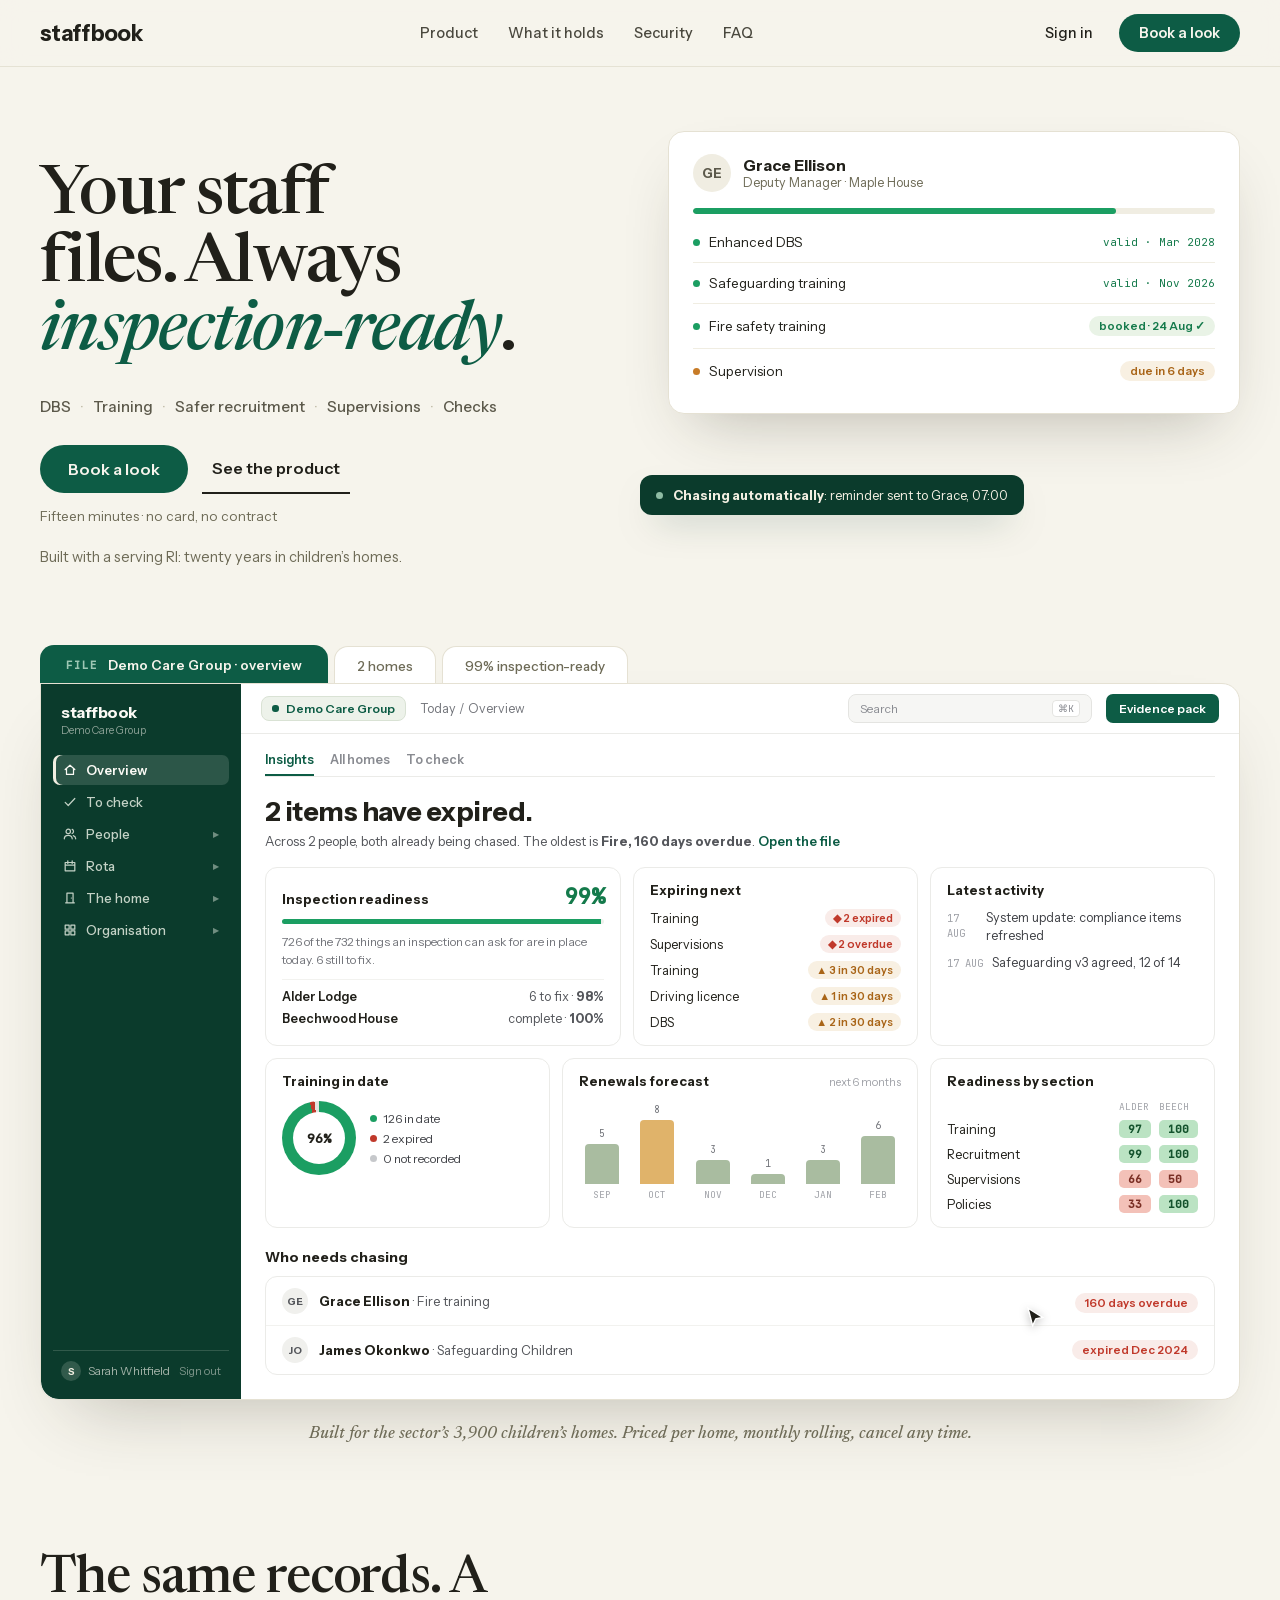
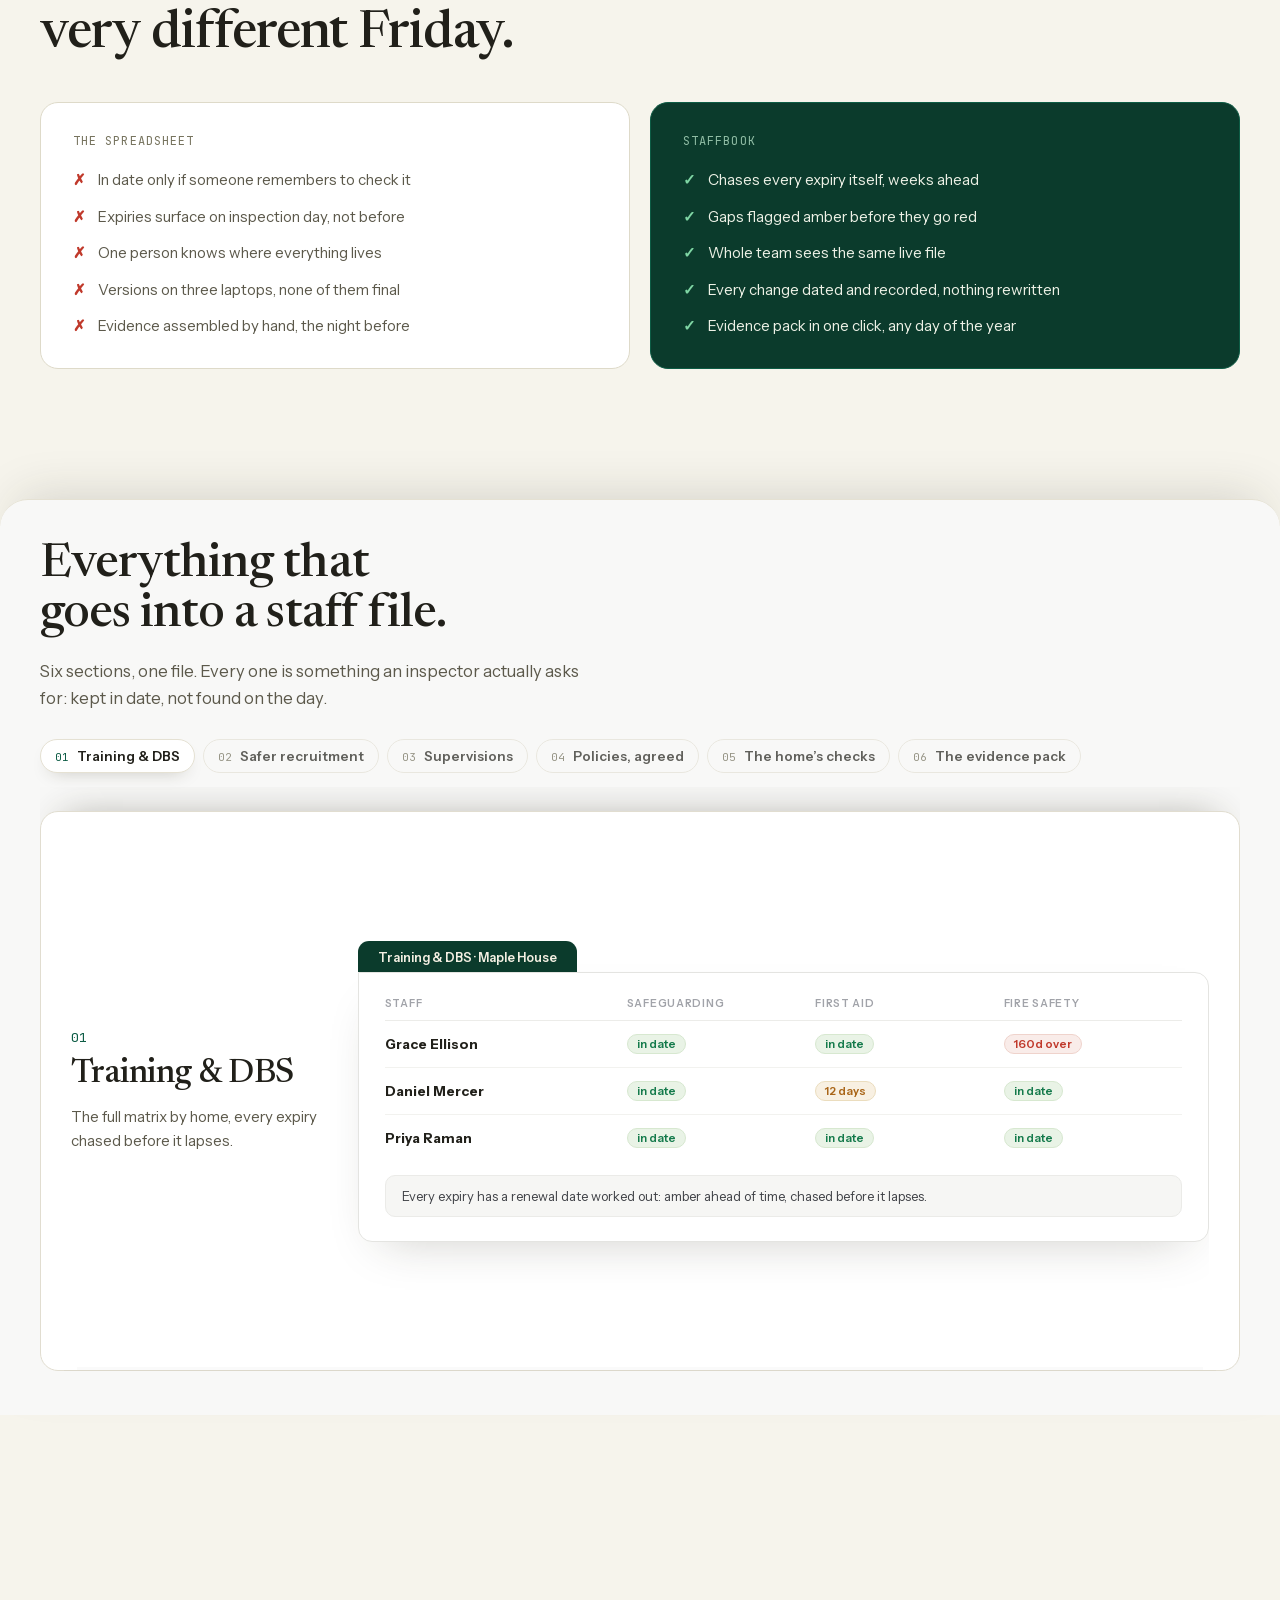
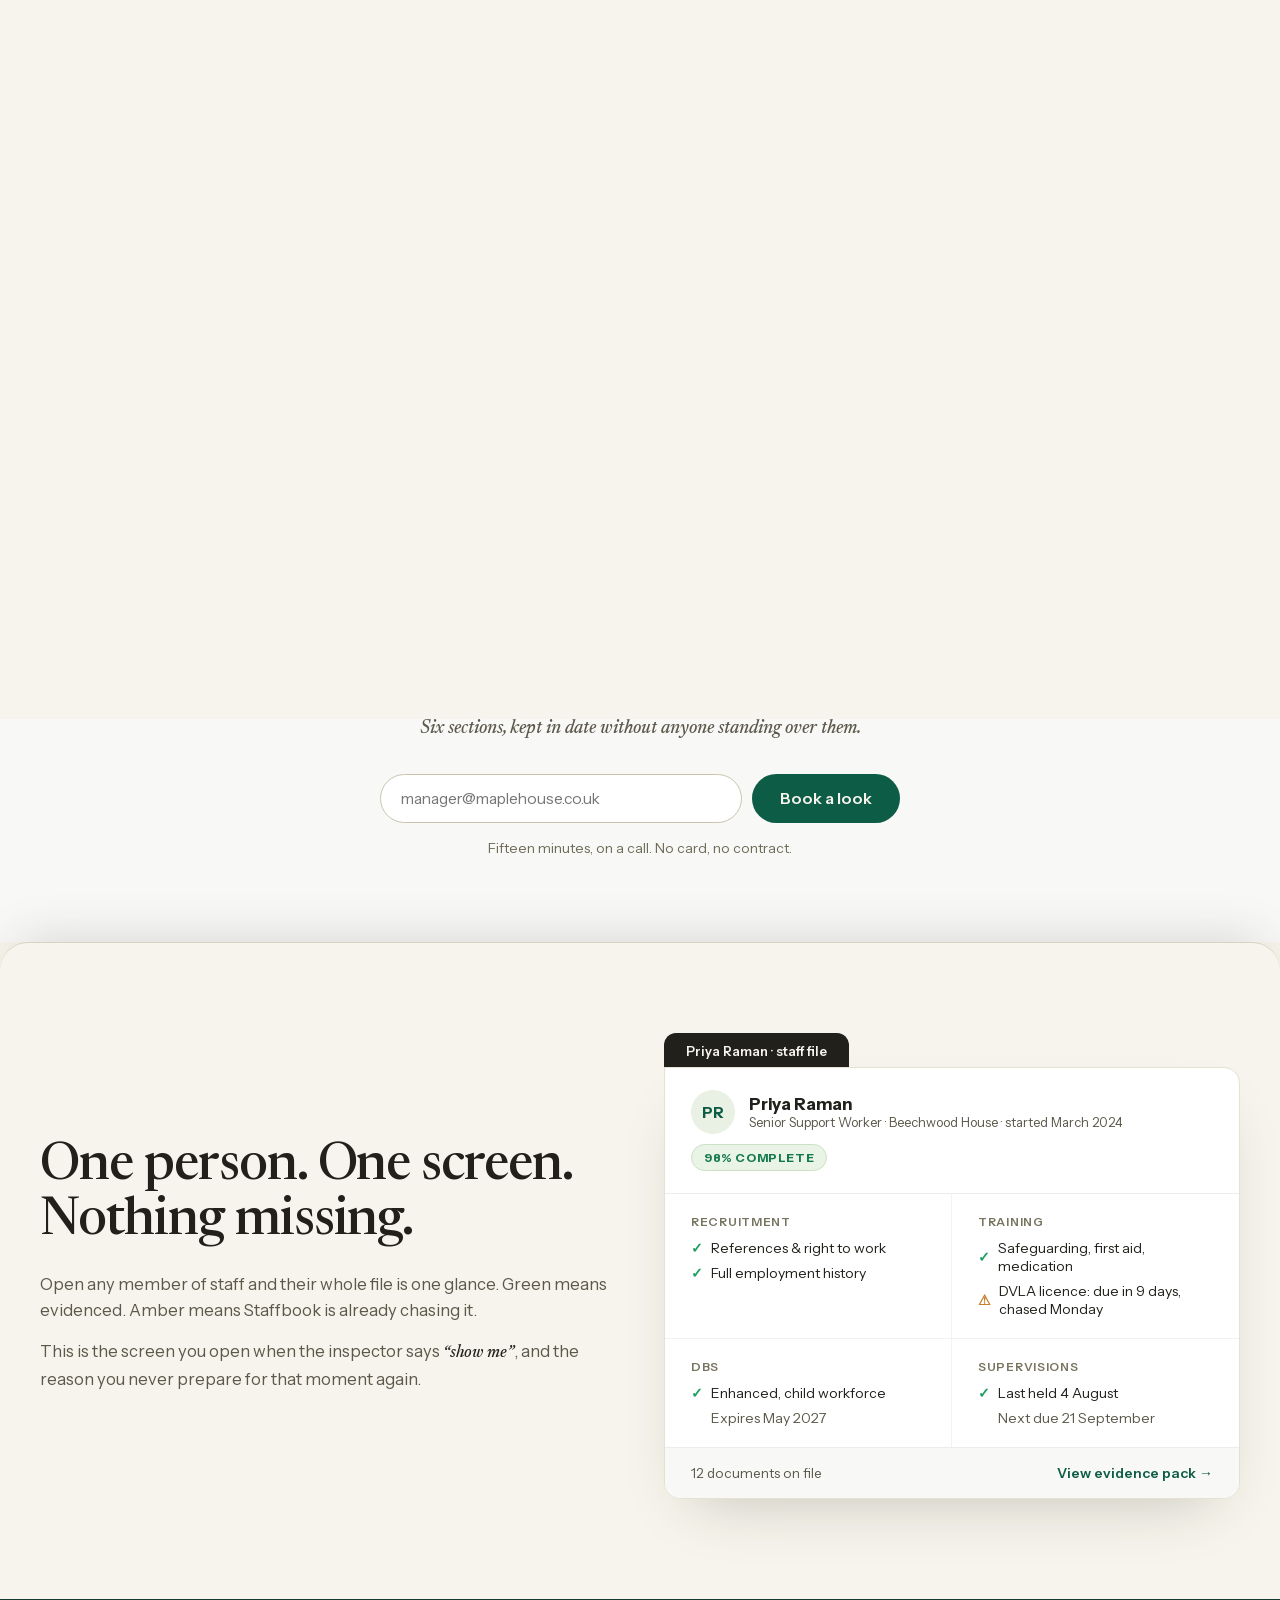
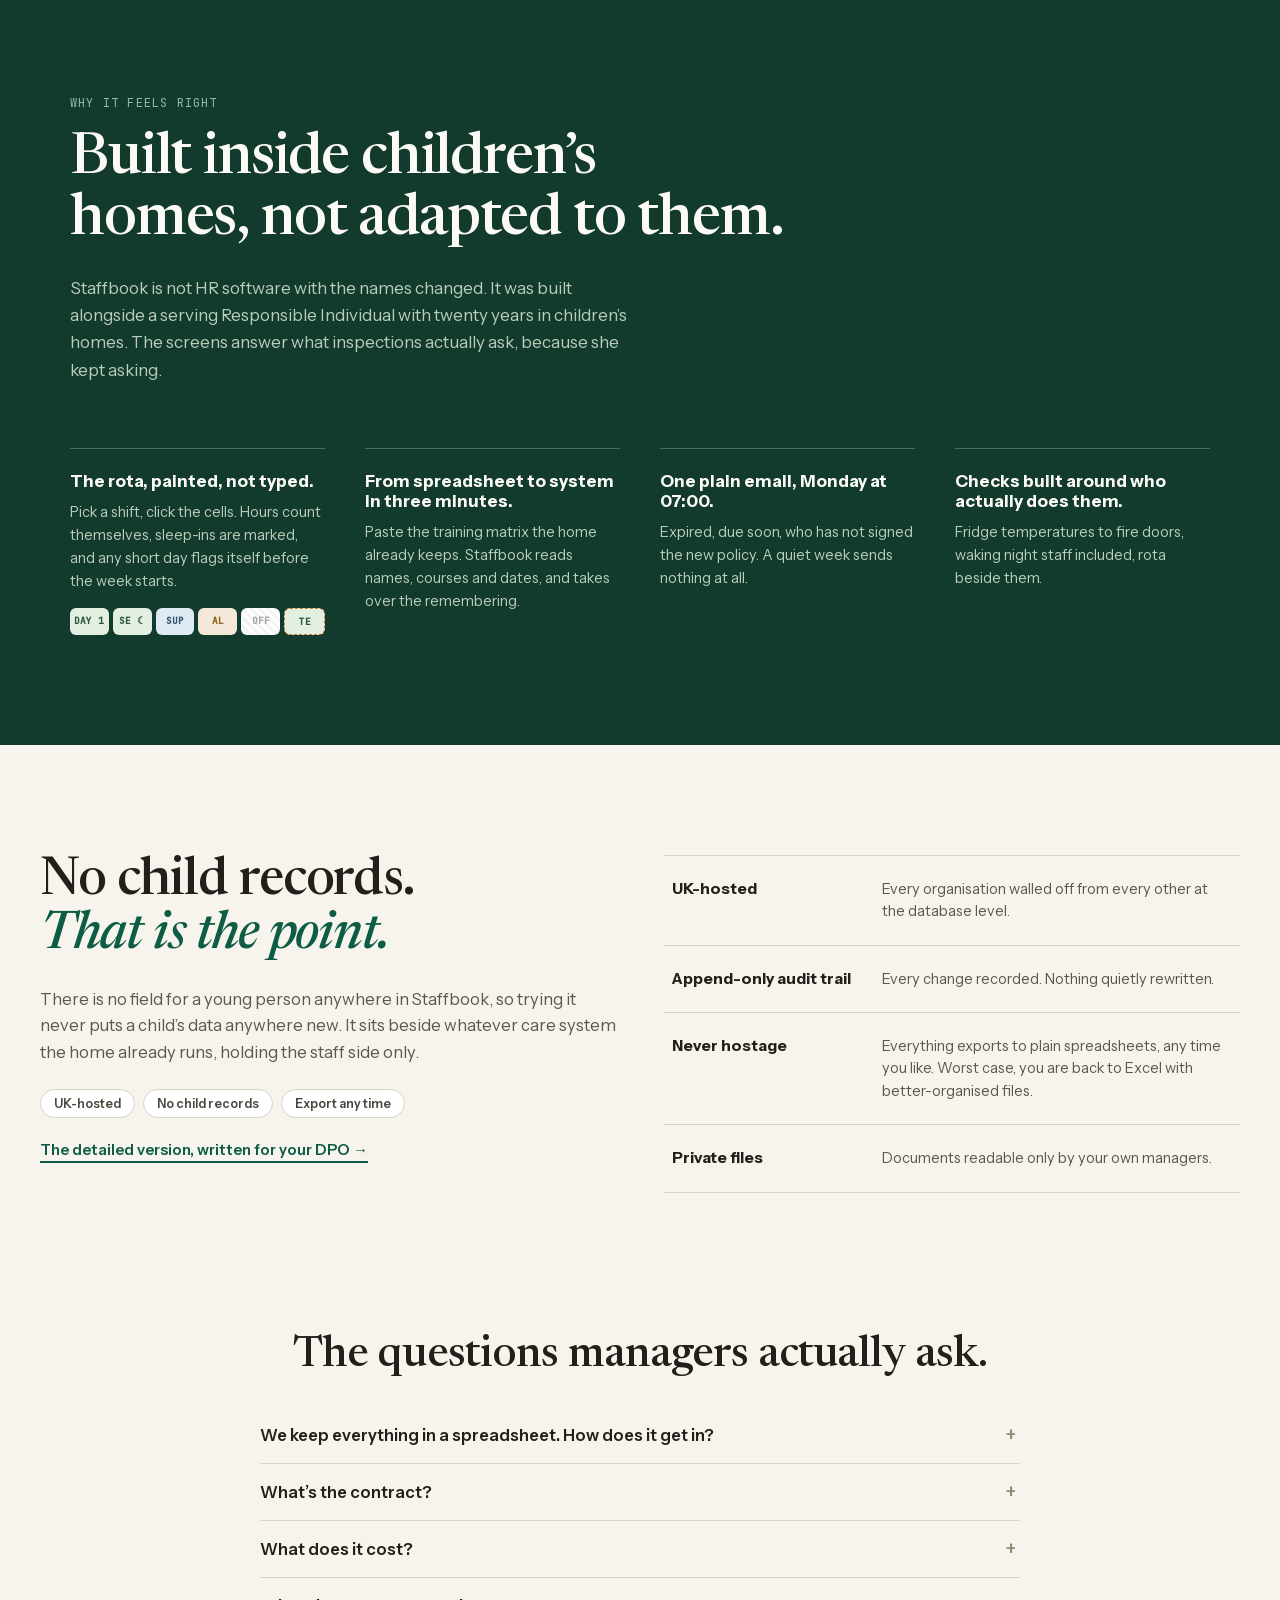
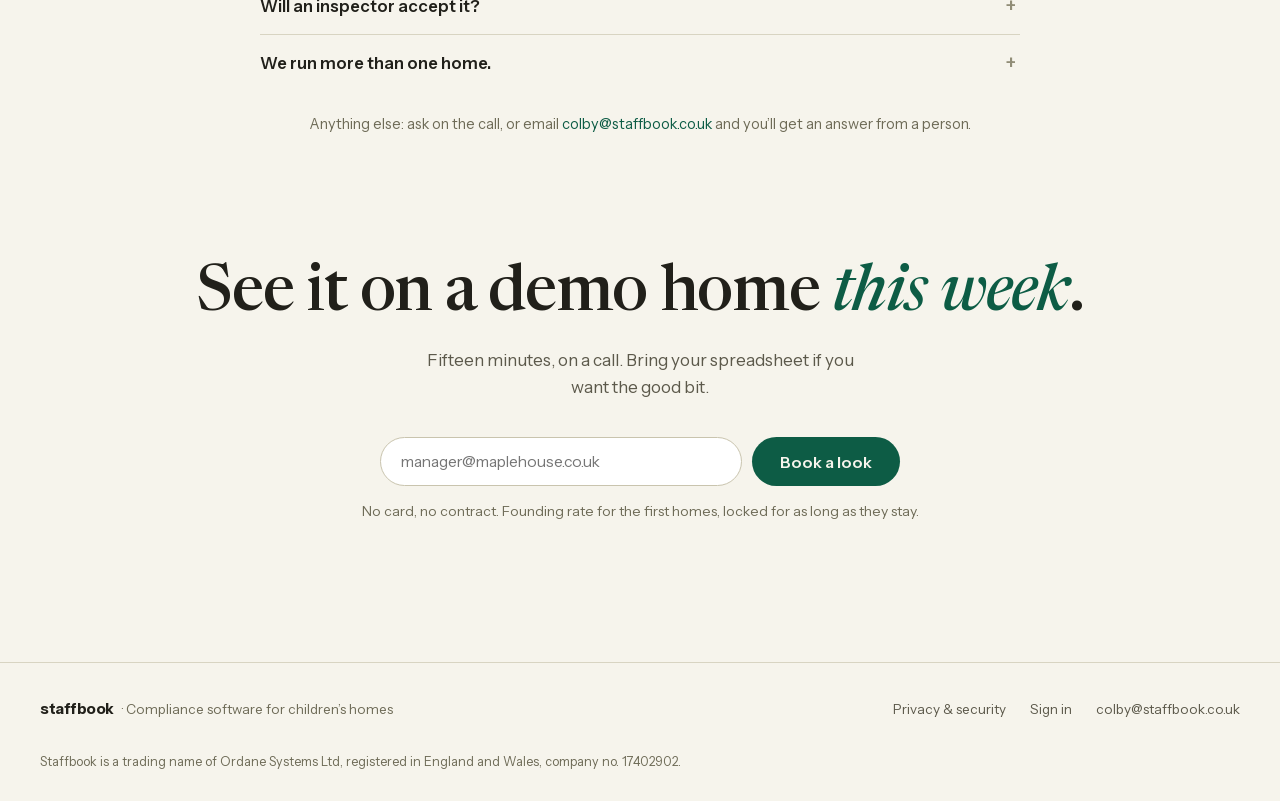
==== commit 41f39af4: "Six improvements: og card, self-hosted fonts, mobile dashboard restack New og.png in the paper/fores" ====
--- a/index.html
+++ b/index.html
@@ -23,9 +23,10 @@
 <link rel="icon" type="image/svg+xml" href="/brand/staffbook-favicon.svg">
 <link rel="icon" type="image/png" sizes="32x32" href="/favicon-32.png">
 <link rel="apple-touch-icon" href="/apple-touch-icon.png">
-<link rel="preconnect" href="https://fonts.googleapis.com">
-<link rel="preconnect" href="https://fonts.gstatic.com" crossorigin>
-<link href="https://fonts.googleapis.com/css2?family=Newsreader:ital,opsz,wght@0,6..72,400;0,6..72,500;0,6..72,600;1,6..72,400;1,6..72,500&family=Instrument+Sans:wght@400;500;600;700&family=JetBrains+Mono:wght@400;500&display=swap" rel="stylesheet">
+<link rel="preload" href="/fonts/newsreader-normal-500-latin.woff2" as="font" type="font/woff2" crossorigin>
+<link rel="preload" href="/fonts/newsreader-italic-500-latin.woff2" as="font" type="font/woff2" crossorigin>
+<link rel="preload" href="/fonts/instrumentsans-normal-400-latin.woff2" as="font" type="font/woff2" crossorigin>
+<link rel="stylesheet" href="/fonts/fonts.css">
 <script>document.documentElement.classList.add('js')</script>
 <style>
   html,body{margin:0;padding:0;background:#F6F4EC}
@@ -149,13 +150,16 @@
   }
 
   .scrollx{overflow-x:auto;-webkit-overflow-scrolling:touch}
-  .swipehint{display:none}
   @media(max-width:760px){
     .foldertab-x{display:none}
-    .swipehint{display:block;text-align:center;font-size:12.5px;color:#6E6B57;margin:10px 0 0}
-    /* the mock's rail is chrome, not content: give small screens the numbers */
+    /* the mock restacks to one column on small screens: no rail, no sideways
+       scrolling, every widget full width and readable */
     .mockrail{display:none !important}
-    .mockgrid{grid-template-columns:1fr !important;min-width:780px !important;min-height:0 !important}
+    .mockgrid{grid-template-columns:1fr !important;min-width:0 !important;min-height:0 !important}
+    .wgrid{grid-template-columns:1fr !important}
+    .mocksearch{display:none !important}
+    .mocktop{flex-wrap:wrap;row-gap:8px}
+    #anim-pack{margin-left:auto}
   }
 
   /* reveals only arm when JS is present, so content never hides without it */
@@ -294,10 +298,10 @@
       </div>
       <!-- main -->
       <div style="display:flex;flex-direction:column">
-        <div style="display:flex;align-items:center;gap:14px;padding:10px 20px;border-bottom:1px solid #EBEBE8">
+        <div class="mocktop" style="display:flex;align-items:center;gap:14px;padding:10px 20px;border-bottom:1px solid #EBEBE8">
           <span style="display:inline-flex;align-items:center;gap:7px;border:1px solid #D9E2D4;background:#EDF2EA;border-radius:8px;padding:4px 10px;font-size:12px;font-weight:600;color:#0D5C45"><span style="width:7px;height:7px;border-radius:3px;background:#0D5C45"></span>Demo Care Group</span>
           <span style="font-size:12.5px;color:#73757B">Today / Overview</span>
-          <span style="margin-left:auto;display:flex;align-items:center;gap:8px;border:1px solid #E4E4E1;background:#F6F6F4;border-radius:8px;padding:5px 11px;font-size:12px;color:#898B91;width:220px">Search<span class="mono" style="margin-left:auto;font-size:9.5px;background:#FFFFFF;border:1px solid #E4E4E1;border-radius:4px;padding:1px 5px">⌘K</span></span>
+          <span class="mocksearch" style="margin-left:auto;display:flex;align-items:center;gap:8px;border:1px solid #E4E4E1;background:#F6F6F4;border-radius:8px;padding:5px 11px;font-size:12px;color:#898B91;width:220px">Search<span class="mono" style="margin-left:auto;font-size:9.5px;background:#FFFFFF;border:1px solid #E4E4E1;border-radius:4px;padding:1px 5px">⌘K</span></span>
           <span id="anim-pack">
             <span id="pack-btn" style="display:inline-block;background:#0D5C45;color:#FFFFFF;font-size:12px;font-weight:600;padding:7px 13px;border-radius:7px">Evidence pack</span>
             <span id="pack-ready" hidden style="display:inline-block;background:#E9F3E6;color:#147A4B;border:1px solid #D7E8D0;font-size:12px;font-weight:600;padding:6px 13px;border-radius:7px">Evidence pack ready ✓</span>
@@ -309,7 +313,7 @@
           </div>
           <div style="font-size:27px;font-weight:700;letter-spacing:-.02em;margin-top:18px"><span id="head-not">2 items have expired.</span><span id="head-fixed" hidden>1 item still expired.</span></div>
           <div style="font-size:13px;color:#54565B;margin-top:5px">Across 2 people, both already being chased. The oldest is <strong>Fire, 160 days overdue</strong>. <span style="color:#0D5C45;font-weight:600">Open the file</span></div>
-          <div style="display:grid;grid-template-columns:1.25fr 1fr 1fr;gap:12px;margin-top:18px">
+          <div class="wgrid" style="display:grid;grid-template-columns:1.25fr 1fr 1fr;gap:12px;margin-top:18px">
             <div style="border:1px solid #EBEBE8;border-radius:12px;padding:14px 16px">
               <div style="display:flex;justify-content:space-between;align-items:baseline"><span style="font-size:13px;font-weight:700">Inspection readiness</span><span class="mono" style="font-size:22px;font-weight:600;color:#147A4B">99%</span></div>
               <div style="height:5px;border-radius:3px;background:#F0F0ED;margin-top:8px;overflow:hidden"><div style="width:99%;height:100%;background:#1B9E62"></div></div>
@@ -336,7 +340,7 @@
               </div>
             </div>
           </div>
-          <div style="display:grid;grid-template-columns:1fr 1.25fr 1fr;gap:12px;margin-top:12px">
+          <div class="wgrid" style="display:grid;grid-template-columns:1fr 1.25fr 1fr;gap:12px;margin-top:12px">
             <div style="border:1px solid #EBEBE8;border-radius:12px;padding:14px 16px">
               <div style="font-size:13px;font-weight:700">Training in date</div>
               <div style="display:flex;align-items:center;gap:14px;margin-top:12px">
@@ -391,7 +395,6 @@
     </div>
   </div>
   </div>
-  <p class="swipehint">Slide the dashboard sideways to see all of it →</p>
   <p class="serif" style="text-align:center;color:#6E6B57;margin:26px 0 0;font-style:italic;font-size:17px">Built for the sector&rsquo;s 3,900 children&rsquo;s homes. Priced per home, monthly rolling, cancel any time.</p>
 </section>
 
@@ -559,7 +562,12 @@
 <!-- MID CTA -->
 <section style="background:#F8F8F7;padding:0 clamp(20px,4vw,40px) 84px;text-align:center">
   <p class="serif" style="font-style:italic;font-size:19px;color:#5C594B;margin:0">Six sections, kept in date without anyone standing over them.</p>
-  <a href="#cta" class="pill" style="margin-top:18px;font-size:15px;padding:13px 26px">See it on a demo home</a>
+  <form class="cap" id="cap1" method="post" action="https://app.staffbook.co.uk/api/lead">
+    <input type="email" name="email" autocomplete="email" placeholder="manager@maplehouse.co.uk" required aria-label="Work email">
+    <input class="hp" type="text" name="company" tabindex="-1" autocomplete="off" aria-hidden="true">
+    <button class="btn" type="submit">Book a look</button>
+  </form>
+  <p class="capnote" aria-live="polite">Fifteen minutes, on a call. No card, no contract.</p>
 </section>
 
 <!-- STAFF PROFILE -->
@@ -667,7 +675,6 @@
       <p class="rv" style="font-size:16.5px;color:#5C594B;margin:22px 0 0;line-height:1.6;text-wrap:pretty">There is no field for a young person anywhere in Staffbook, so trying it never puts a child&rsquo;s data anywhere new. It sits beside whatever care system the home already runs, holding the staff side only.</p>
       <div class="rv" style="display:flex;flex-wrap:wrap;gap:8px;margin-top:24px">
         <span style="font-size:12.5px;font-weight:600;color:#4A483E;border:1px solid #D8D4C2;border-radius:999px;padding:6px 13px;background:#FFFFFF">UK-hosted</span>
-        <span style="font-size:12.5px;font-weight:600;color:#4A483E;border:1px solid #D8D4C2;border-radius:999px;padding:6px 13px;background:#FFFFFF">GDPR-aligned</span>
         <span style="font-size:12.5px;font-weight:600;color:#4A483E;border:1px solid #D8D4C2;border-radius:999px;padding:6px 13px;background:#FFFFFF">No child records</span>
         <span style="font-size:12.5px;font-weight:600;color:#4A483E;border:1px solid #D8D4C2;border-radius:999px;padding:6px 13px;background:#FFFFFF">Export any time</span>
       </div>
--- a/fonts/fonts.css
+++ b/fonts/fonts.css
@@ -0,0 +1,184 @@
+@font-face {
+  font-family: 'Instrument Sans';
+  font-style: normal;
+  font-weight: 400;
+  font-stretch: 100%;
+  font-display: swap;
+  src: url(/fonts/instrumentsans-normal-400-latin-ext.woff2) format('woff2');
+  unicode-range: U+0100-02BA, U+02BD-02C5, U+02C7-02CC, U+02CE-02D7, U+02DD-02FF, U+0304, U+0308, U+0329, U+1D00-1DBF, U+1E00-1E9F, U+1EF2-1EFF, U+2020, U+20A0-20AB, U+20AD-20C0, U+2113, U+2C60-2C7F, U+A720-A7FF;
+}
+@font-face {
+  font-family: 'Instrument Sans';
+  font-style: normal;
+  font-weight: 400;
+  font-stretch: 100%;
+  font-display: swap;
+  src: url(/fonts/instrumentsans-normal-400-latin.woff2) format('woff2');
+  unicode-range: U+0000-00FF, U+0131, U+0152-0153, U+02BB-02BC, U+02C6, U+02DA, U+02DC, U+0304, U+0308, U+0329, U+2000-206F, U+20AC, U+2122, U+2191, U+2193, U+2212, U+2215, U+FEFF, U+FFFD;
+}
+@font-face {
+  font-family: 'Instrument Sans';
+  font-style: normal;
+  font-weight: 500;
+  font-stretch: 100%;
+  font-display: swap;
+  src: url(/fonts/instrumentsans-normal-500-latin-ext.woff2) format('woff2');
+  unicode-range: U+0100-02BA, U+02BD-02C5, U+02C7-02CC, U+02CE-02D7, U+02DD-02FF, U+0304, U+0308, U+0329, U+1D00-1DBF, U+1E00-1E9F, U+1EF2-1EFF, U+2020, U+20A0-20AB, U+20AD-20C0, U+2113, U+2C60-2C7F, U+A720-A7FF;
+}
+@font-face {
+  font-family: 'Instrument Sans';
+  font-style: normal;
+  font-weight: 500;
+  font-stretch: 100%;
+  font-display: swap;
+  src: url(/fonts/instrumentsans-normal-500-latin.woff2) format('woff2');
+  unicode-range: U+0000-00FF, U+0131, U+0152-0153, U+02BB-02BC, U+02C6, U+02DA, U+02DC, U+0304, U+0308, U+0329, U+2000-206F, U+20AC, U+2122, U+2191, U+2193, U+2212, U+2215, U+FEFF, U+FFFD;
+}
+@font-face {
+  font-family: 'Instrument Sans';
+  font-style: normal;
+  font-weight: 600;
+  font-stretch: 100%;
+  font-display: swap;
+  src: url(/fonts/instrumentsans-normal-600-latin-ext.woff2) format('woff2');
+  unicode-range: U+0100-02BA, U+02BD-02C5, U+02C7-02CC, U+02CE-02D7, U+02DD-02FF, U+0304, U+0308, U+0329, U+1D00-1DBF, U+1E00-1E9F, U+1EF2-1EFF, U+2020, U+20A0-20AB, U+20AD-20C0, U+2113, U+2C60-2C7F, U+A720-A7FF;
+}
+@font-face {
+  font-family: 'Instrument Sans';
+  font-style: normal;
+  font-weight: 600;
+  font-stretch: 100%;
+  font-display: swap;
+  src: url(/fonts/instrumentsans-normal-600-latin.woff2) format('woff2');
+  unicode-range: U+0000-00FF, U+0131, U+0152-0153, U+02BB-02BC, U+02C6, U+02DA, U+02DC, U+0304, U+0308, U+0329, U+2000-206F, U+20AC, U+2122, U+2191, U+2193, U+2212, U+2215, U+FEFF, U+FFFD;
+}
+@font-face {
+  font-family: 'Instrument Sans';
+  font-style: normal;
+  font-weight: 700;
+  font-stretch: 100%;
+  font-display: swap;
+  src: url(/fonts/instrumentsans-normal-700-latin-ext.woff2) format('woff2');
+  unicode-range: U+0100-02BA, U+02BD-02C5, U+02C7-02CC, U+02CE-02D7, U+02DD-02FF, U+0304, U+0308, U+0329, U+1D00-1DBF, U+1E00-1E9F, U+1EF2-1EFF, U+2020, U+20A0-20AB, U+20AD-20C0, U+2113, U+2C60-2C7F, U+A720-A7FF;
+}
+@font-face {
+  font-family: 'Instrument Sans';
+  font-style: normal;
+  font-weight: 700;
+  font-stretch: 100%;
+  font-display: swap;
+  src: url(/fonts/instrumentsans-normal-700-latin.woff2) format('woff2');
+  unicode-range: U+0000-00FF, U+0131, U+0152-0153, U+02BB-02BC, U+02C6, U+02DA, U+02DC, U+0304, U+0308, U+0329, U+2000-206F, U+20AC, U+2122, U+2191, U+2193, U+2212, U+2215, U+FEFF, U+FFFD;
+}
+@font-face {
+  font-family: 'JetBrains Mono';
+  font-style: normal;
+  font-weight: 400;
+  font-display: swap;
+  src: url(/fonts/jetbrainsmono-normal-400-latin-ext.woff2) format('woff2');
+  unicode-range: U+0100-02BA, U+02BD-02C5, U+02C7-02CC, U+02CE-02D7, U+02DD-02FF, U+0304, U+0308, U+0329, U+1D00-1DBF, U+1E00-1E9F, U+1EF2-1EFF, U+2020, U+20A0-20AB, U+20AD-20C0, U+2113, U+2C60-2C7F, U+A720-A7FF;
+}
+@font-face {
+  font-family: 'JetBrains Mono';
+  font-style: normal;
+  font-weight: 400;
+  font-display: swap;
+  src: url(/fonts/jetbrainsmono-normal-400-latin.woff2) format('woff2');
+  unicode-range: U+0000-00FF, U+0131, U+0152-0153, U+02BB-02BC, U+02C6, U+02DA, U+02DC, U+0304, U+0308, U+0329, U+2000-206F, U+20AC, U+2122, U+2191, U+2193, U+2212, U+2215, U+FEFF, U+FFFD;
+}
+@font-face {
+  font-family: 'JetBrains Mono';
+  font-style: normal;
+  font-weight: 500;
+  font-display: swap;
+  src: url(/fonts/jetbrainsmono-normal-500-latin-ext.woff2) format('woff2');
+  unicode-range: U+0100-02BA, U+02BD-02C5, U+02C7-02CC, U+02CE-02D7, U+02DD-02FF, U+0304, U+0308, U+0329, U+1D00-1DBF, U+1E00-1E9F, U+1EF2-1EFF, U+2020, U+20A0-20AB, U+20AD-20C0, U+2113, U+2C60-2C7F, U+A720-A7FF;
+}
+@font-face {
+  font-family: 'JetBrains Mono';
+  font-style: normal;
+  font-weight: 500;
+  font-display: swap;
+  src: url(/fonts/jetbrainsmono-normal-500-latin.woff2) format('woff2');
+  unicode-range: U+0000-00FF, U+0131, U+0152-0153, U+02BB-02BC, U+02C6, U+02DA, U+02DC, U+0304, U+0308, U+0329, U+2000-206F, U+20AC, U+2122, U+2191, U+2193, U+2212, U+2215, U+FEFF, U+FFFD;
+}
+@font-face {
+  font-family: 'Newsreader';
+  font-style: italic;
+  font-weight: 400;
+  font-display: swap;
+  src: url(/fonts/newsreader-italic-400-latin-ext.woff2) format('woff2');
+  unicode-range: U+0100-02BA, U+02BD-02C5, U+02C7-02CC, U+02CE-02D7, U+02DD-02FF, U+0304, U+0308, U+0329, U+1D00-1DBF, U+1E00-1E9F, U+1EF2-1EFF, U+2020, U+20A0-20AB, U+20AD-20C0, U+2113, U+2C60-2C7F, U+A720-A7FF;
+}
+@font-face {
+  font-family: 'Newsreader';
+  font-style: italic;
+  font-weight: 400;
+  font-display: swap;
+  src: url(/fonts/newsreader-italic-400-latin.woff2) format('woff2');
+  unicode-range: U+0000-00FF, U+0131, U+0152-0153, U+02BB-02BC, U+02C6, U+02DA, U+02DC, U+0304, U+0308, U+0329, U+2000-206F, U+20AC, U+2122, U+2191, U+2193, U+2212, U+2215, U+FEFF, U+FFFD;
+}
+@font-face {
+  font-family: 'Newsreader';
+  font-style: italic;
+  font-weight: 500;
+  font-display: swap;
+  src: url(/fonts/newsreader-italic-500-latin-ext.woff2) format('woff2');
+  unicode-range: U+0100-02BA, U+02BD-02C5, U+02C7-02CC, U+02CE-02D7, U+02DD-02FF, U+0304, U+0308, U+0329, U+1D00-1DBF, U+1E00-1E9F, U+1EF2-1EFF, U+2020, U+20A0-20AB, U+20AD-20C0, U+2113, U+2C60-2C7F, U+A720-A7FF;
+}
+@font-face {
+  font-family: 'Newsreader';
+  font-style: italic;
+  font-weight: 500;
+  font-display: swap;
+  src: url(/fonts/newsreader-italic-500-latin.woff2) format('woff2');
+  unicode-range: U+0000-00FF, U+0131, U+0152-0153, U+02BB-02BC, U+02C6, U+02DA, U+02DC, U+0304, U+0308, U+0329, U+2000-206F, U+20AC, U+2122, U+2191, U+2193, U+2212, U+2215, U+FEFF, U+FFFD;
+}
+@font-face {
+  font-family: 'Newsreader';
+  font-style: normal;
+  font-weight: 400;
+  font-display: swap;
+  src: url(/fonts/newsreader-normal-400-latin-ext.woff2) format('woff2');
+  unicode-range: U+0100-02BA, U+02BD-02C5, U+02C7-02CC, U+02CE-02D7, U+02DD-02FF, U+0304, U+0308, U+0329, U+1D00-1DBF, U+1E00-1E9F, U+1EF2-1EFF, U+2020, U+20A0-20AB, U+20AD-20C0, U+2113, U+2C60-2C7F, U+A720-A7FF;
+}
+@font-face {
+  font-family: 'Newsreader';
+  font-style: normal;
+  font-weight: 400;
+  font-display: swap;
+  src: url(/fonts/newsreader-normal-400-latin.woff2) format('woff2');
+  unicode-range: U+0000-00FF, U+0131, U+0152-0153, U+02BB-02BC, U+02C6, U+02DA, U+02DC, U+0304, U+0308, U+0329, U+2000-206F, U+20AC, U+2122, U+2191, U+2193, U+2212, U+2215, U+FEFF, U+FFFD;
+}
+@font-face {
+  font-family: 'Newsreader';
+  font-style: normal;
+  font-weight: 500;
+  font-display: swap;
+  src: url(/fonts/newsreader-normal-500-latin-ext.woff2) format('woff2');
+  unicode-range: U+0100-02BA, U+02BD-02C5, U+02C7-02CC, U+02CE-02D7, U+02DD-02FF, U+0304, U+0308, U+0329, U+1D00-1DBF, U+1E00-1E9F, U+1EF2-1EFF, U+2020, U+20A0-20AB, U+20AD-20C0, U+2113, U+2C60-2C7F, U+A720-A7FF;
+}
+@font-face {
+  font-family: 'Newsreader';
+  font-style: normal;
+  font-weight: 500;
+  font-display: swap;
+  src: url(/fonts/newsreader-normal-500-latin.woff2) format('woff2');
+  unicode-range: U+0000-00FF, U+0131, U+0152-0153, U+02BB-02BC, U+02C6, U+02DA, U+02DC, U+0304, U+0308, U+0329, U+2000-206F, U+20AC, U+2122, U+2191, U+2193, U+2212, U+2215, U+FEFF, U+FFFD;
+}
+@font-face {
+  font-family: 'Newsreader';
+  font-style: normal;
+  font-weight: 600;
+  font-display: swap;
+  src: url(/fonts/newsreader-normal-600-latin-ext.woff2) format('woff2');
+  unicode-range: U+0100-02BA, U+02BD-02C5, U+02C7-02CC, U+02CE-02D7, U+02DD-02FF, U+0304, U+0308, U+0329, U+1D00-1DBF, U+1E00-1E9F, U+1EF2-1EFF, U+2020, U+20A0-20AB, U+20AD-20C0, U+2113, U+2C60-2C7F, U+A720-A7FF;
+}
+@font-face {
+  font-family: 'Newsreader';
+  font-style: normal;
+  font-weight: 600;
+  font-display: swap;
+  src: url(/fonts/newsreader-normal-600-latin.woff2) format('woff2');
+  unicode-range: U+0000-00FF, U+0131, U+0152-0153, U+02BB-02BC, U+02C6, U+02DA, U+02DC, U+0304, U+0308, U+0329, U+2000-206F, U+20AC, U+2122, U+2191, U+2193, U+2212, U+2215, U+FEFF, U+FFFD;
+}
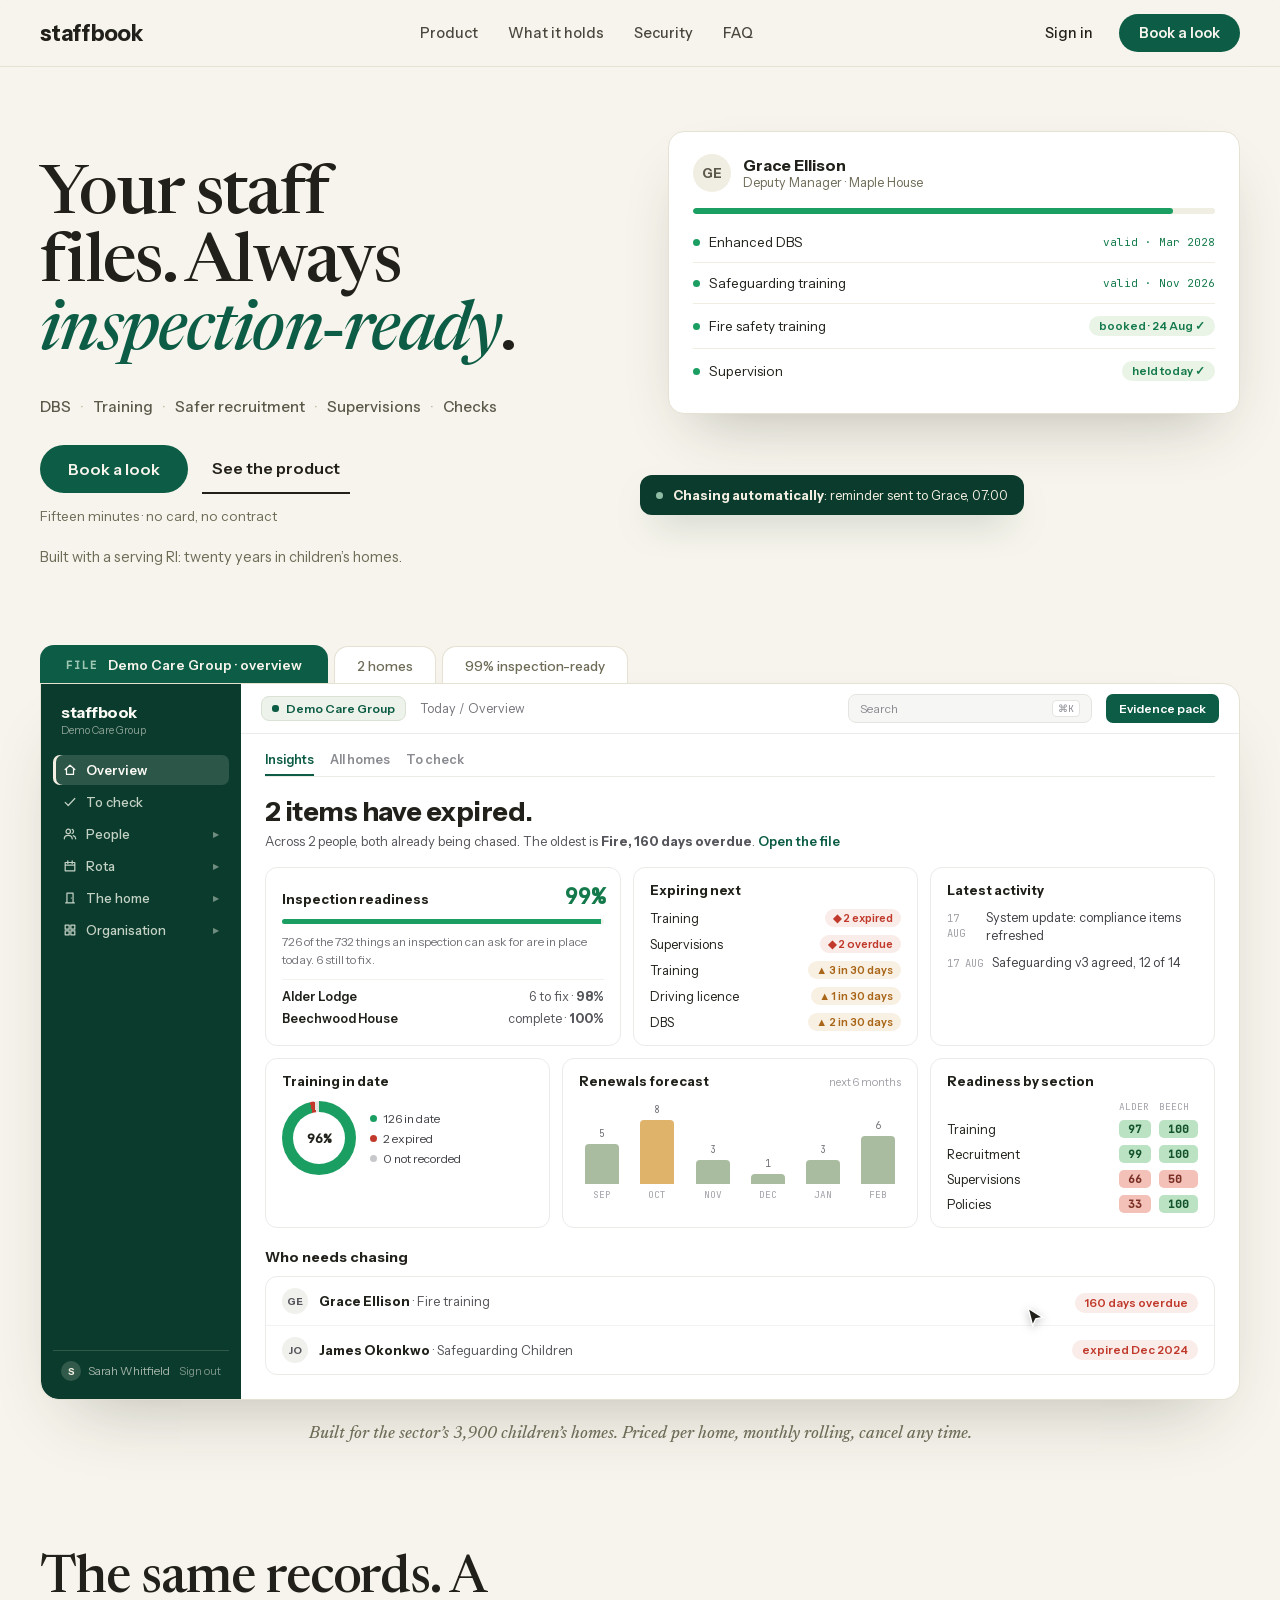
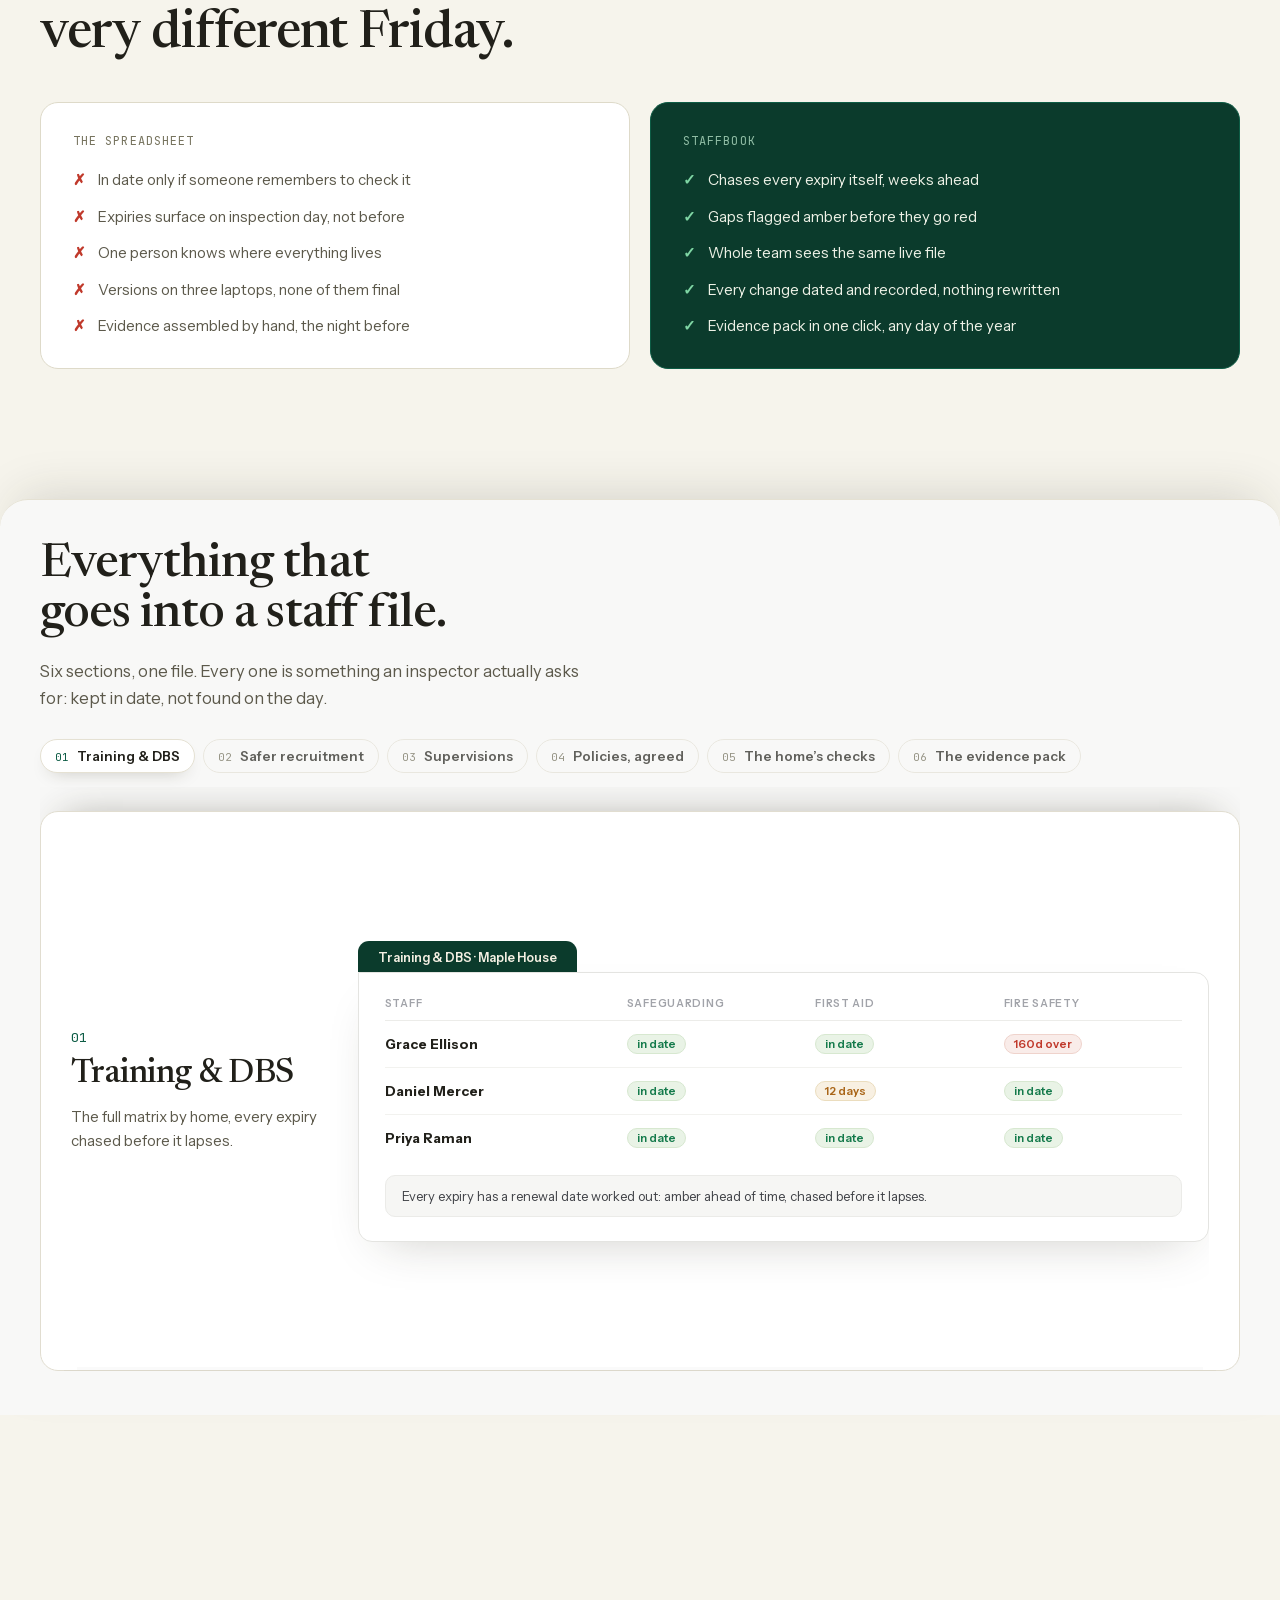
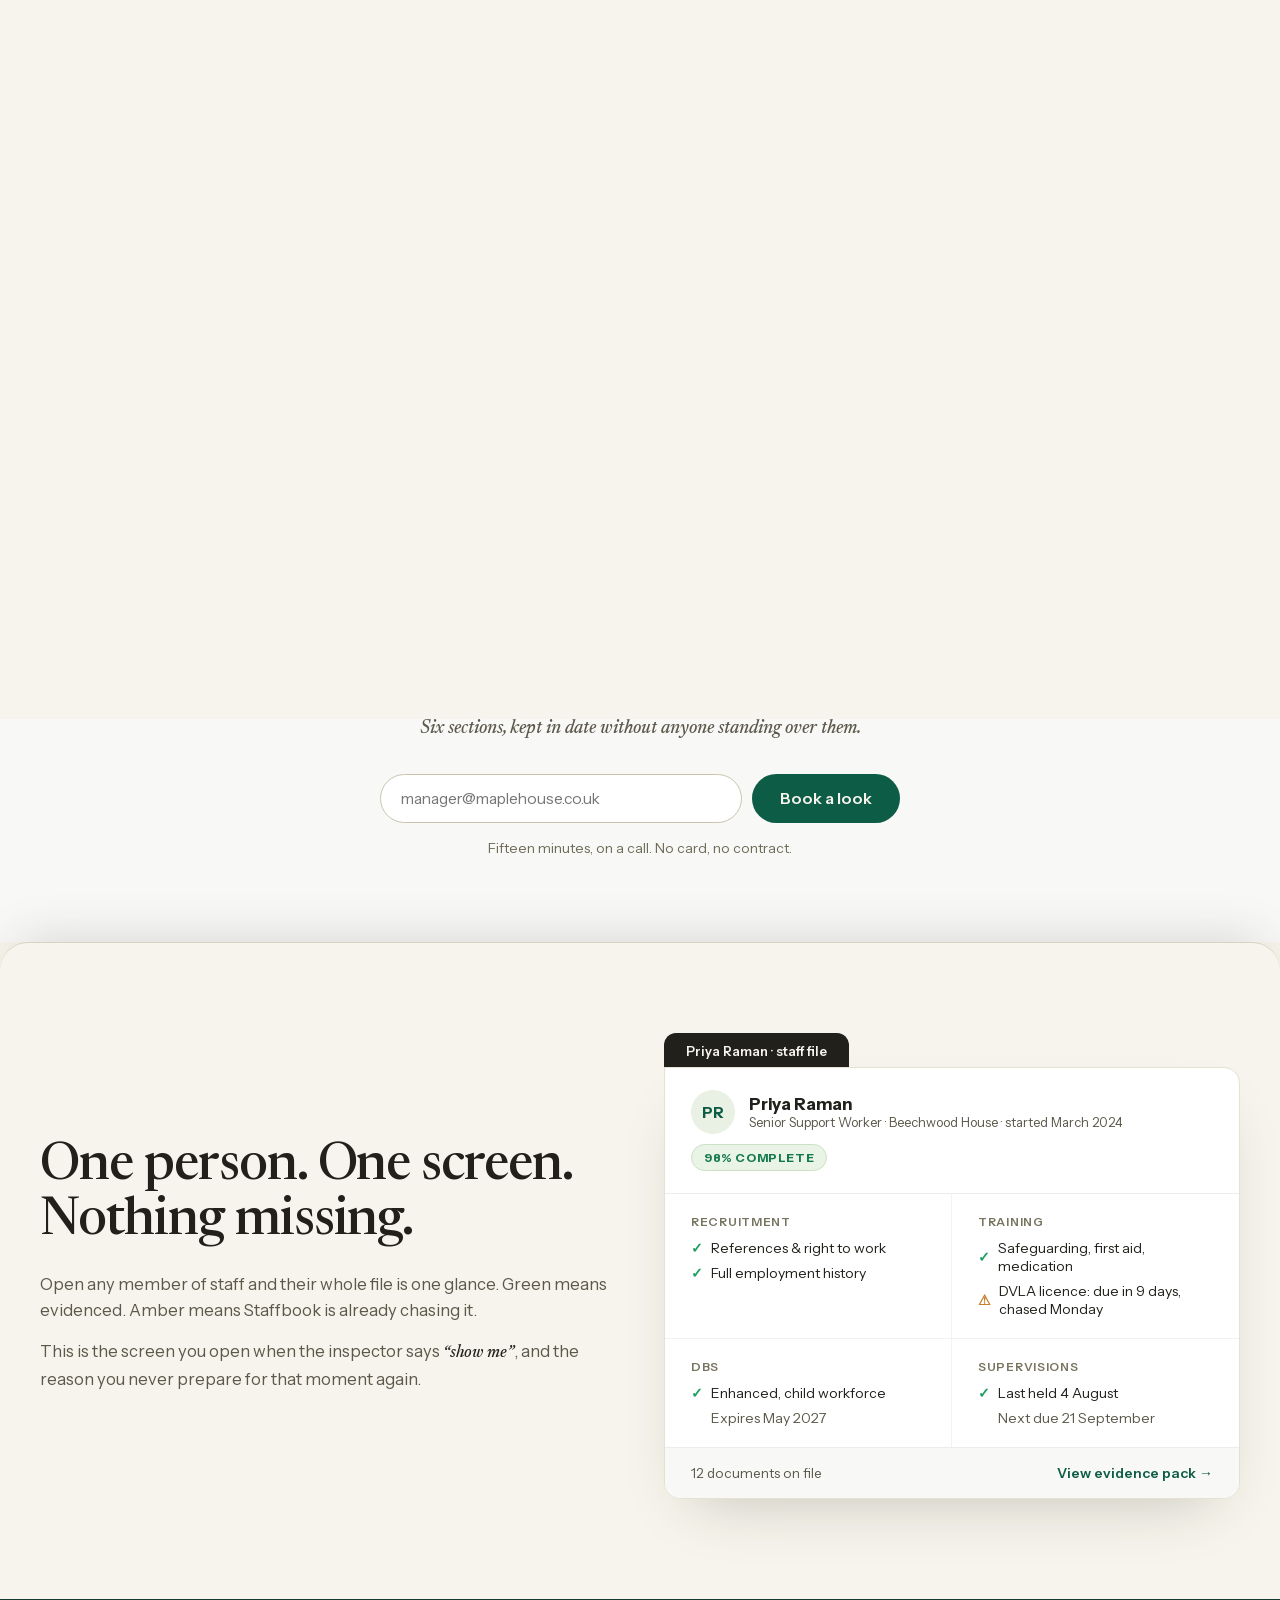
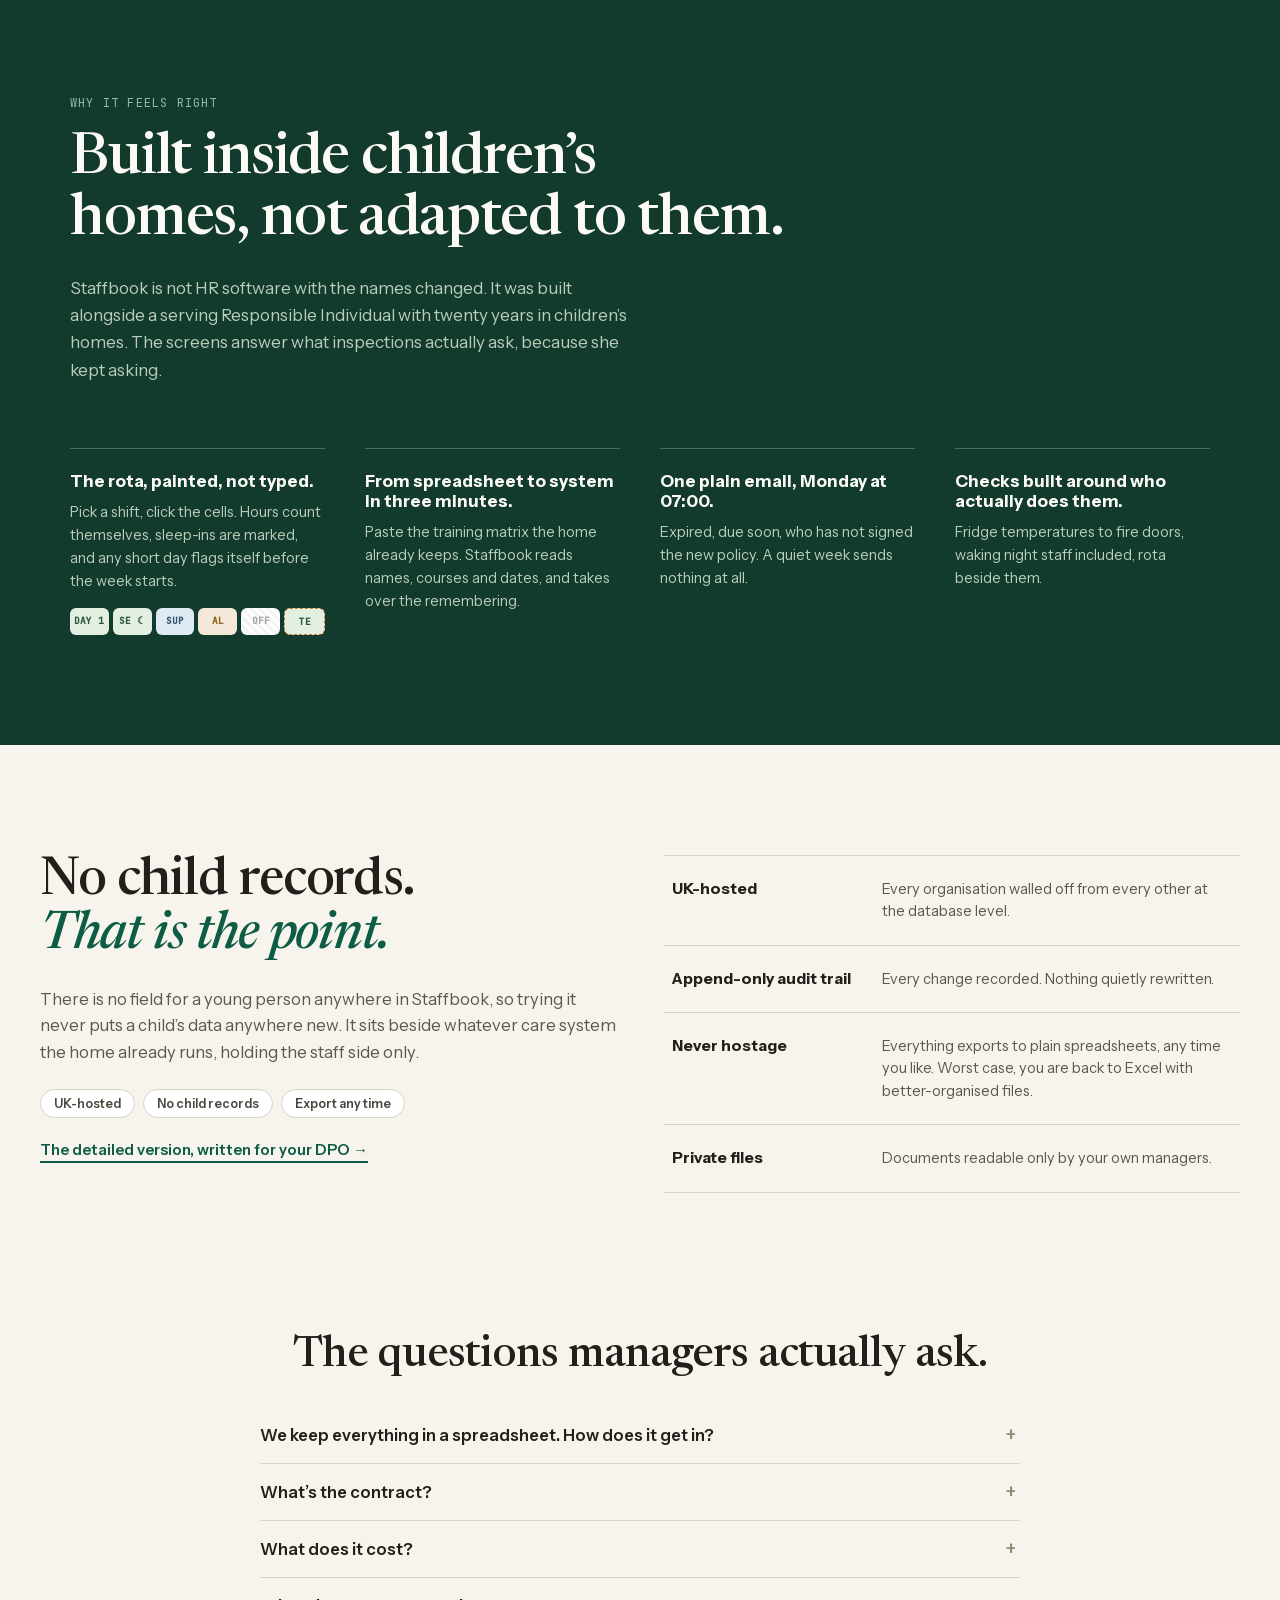
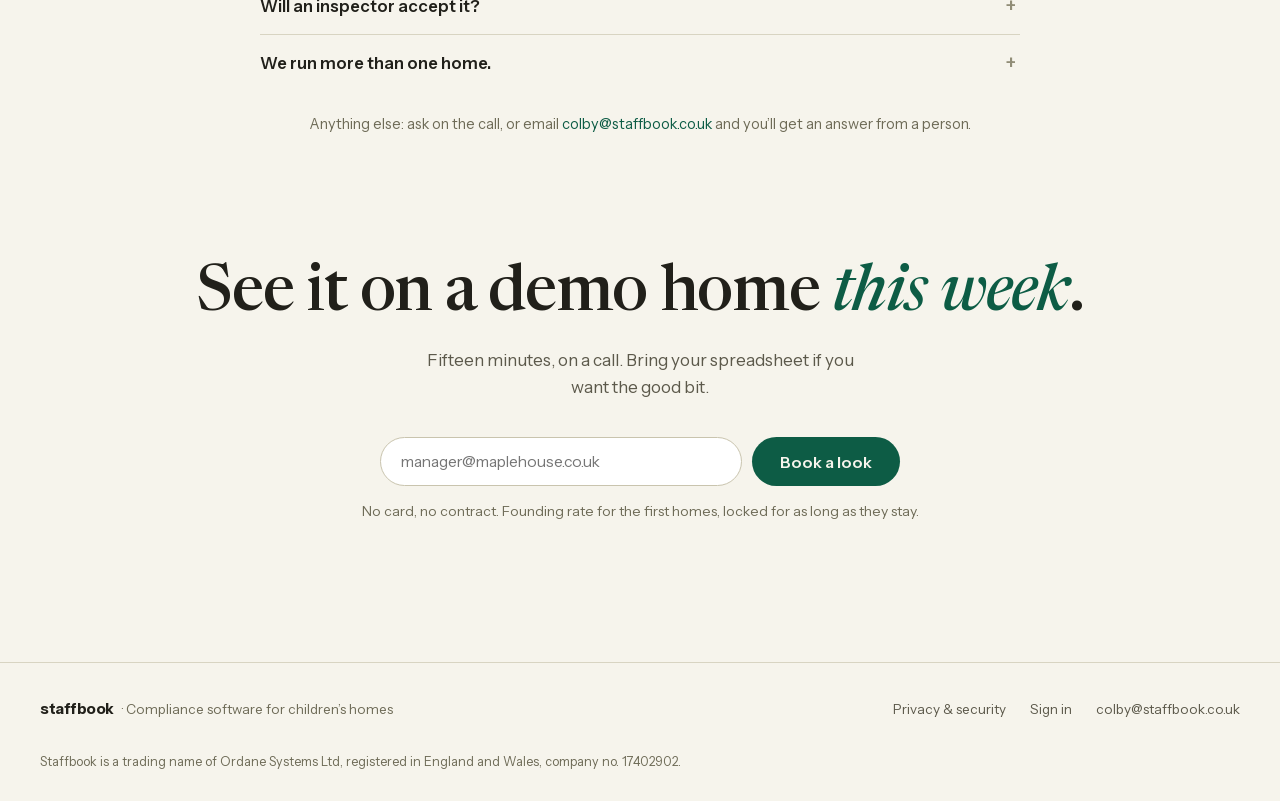
==== commit 6685165c: "Hero beats at 800ms: whole story lands in ~3.2s Co-Authored-By: Claude Fable 5 <noreply@anthropic.co" ====
--- a/index.html
+++ b/index.html
@@ -784,7 +784,7 @@
   if (reduced || smallScreen) heroStage(4);
   else {
     let hs = 0;
-    const t = setInterval(() => { hs += 1; heroStage(hs); if (hs >= 4) clearInterval(t); }, 1200);
+    const t = setInterval(() => { hs += 1; heroStage(hs); if (hs >= 4) clearInterval(t); }, 800);
   }
 
   /* ---- dashboard cursor demo: plays once, rests completed ---- */
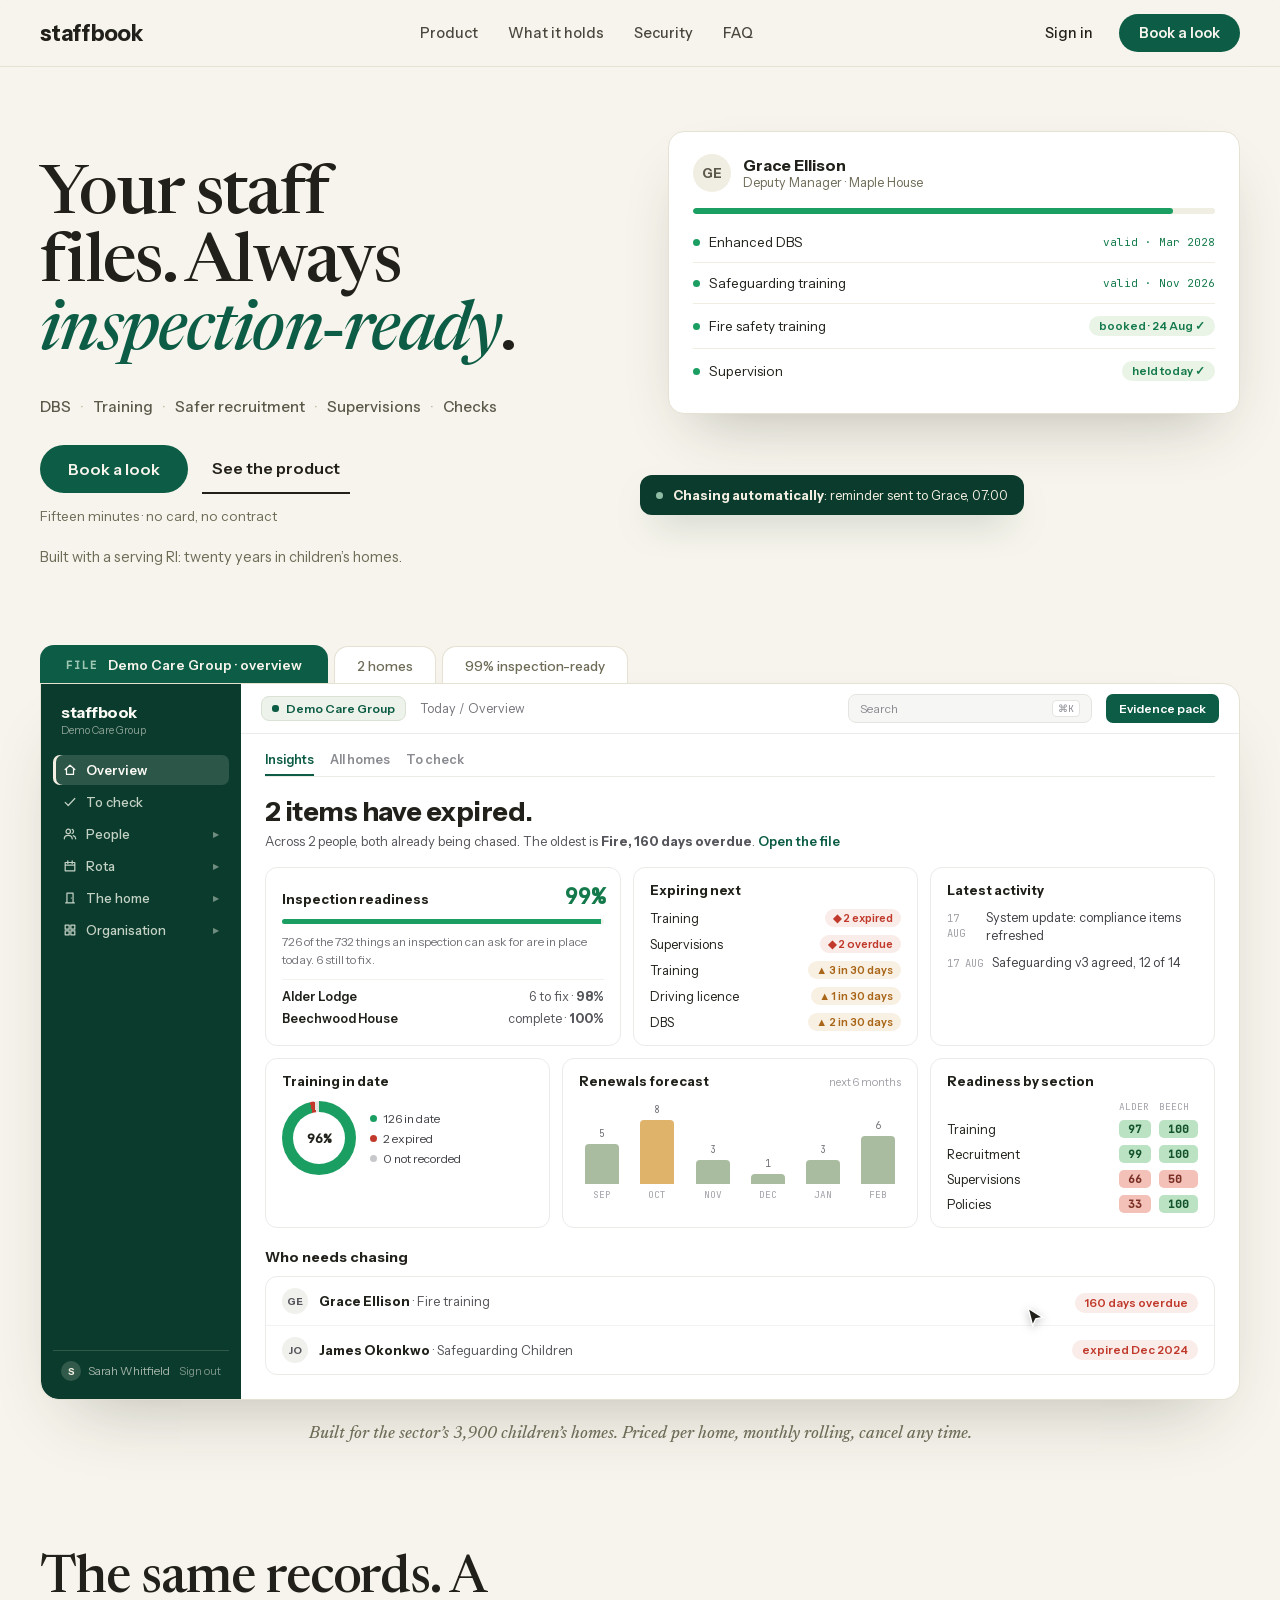
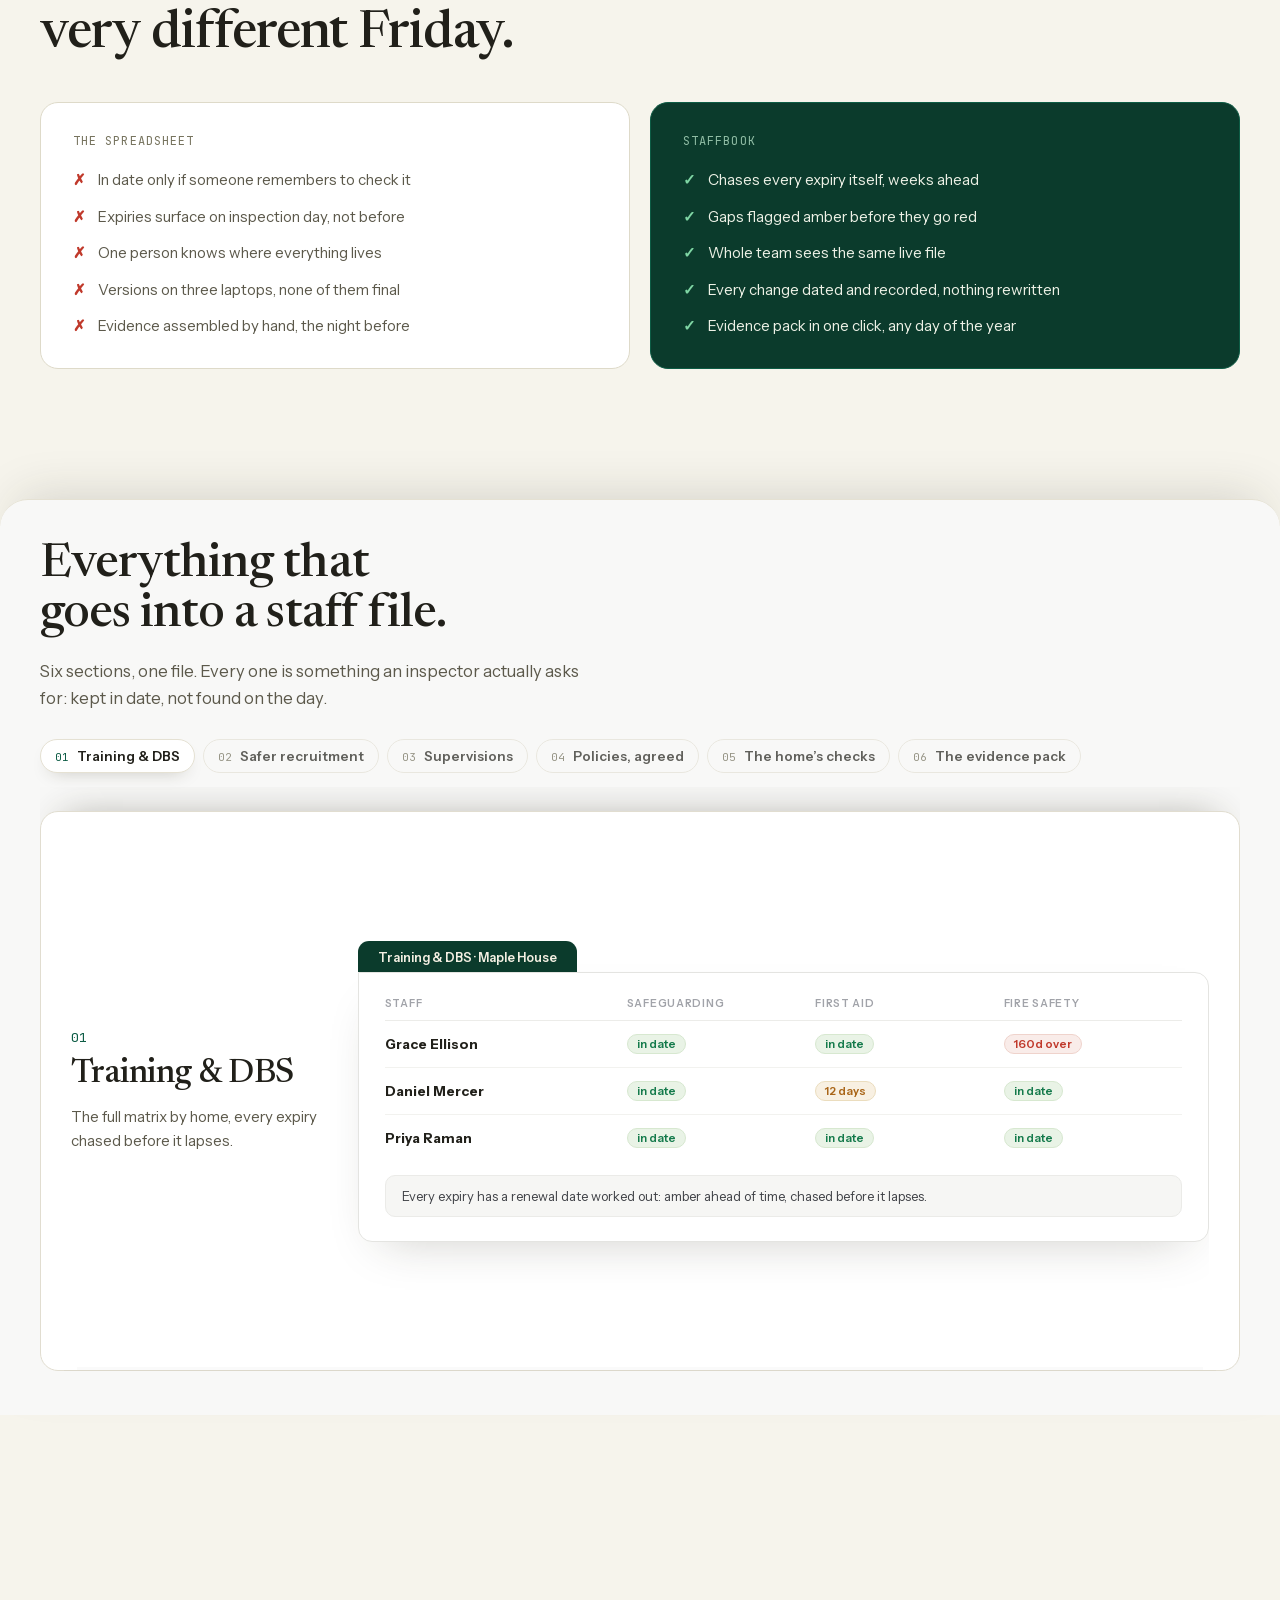
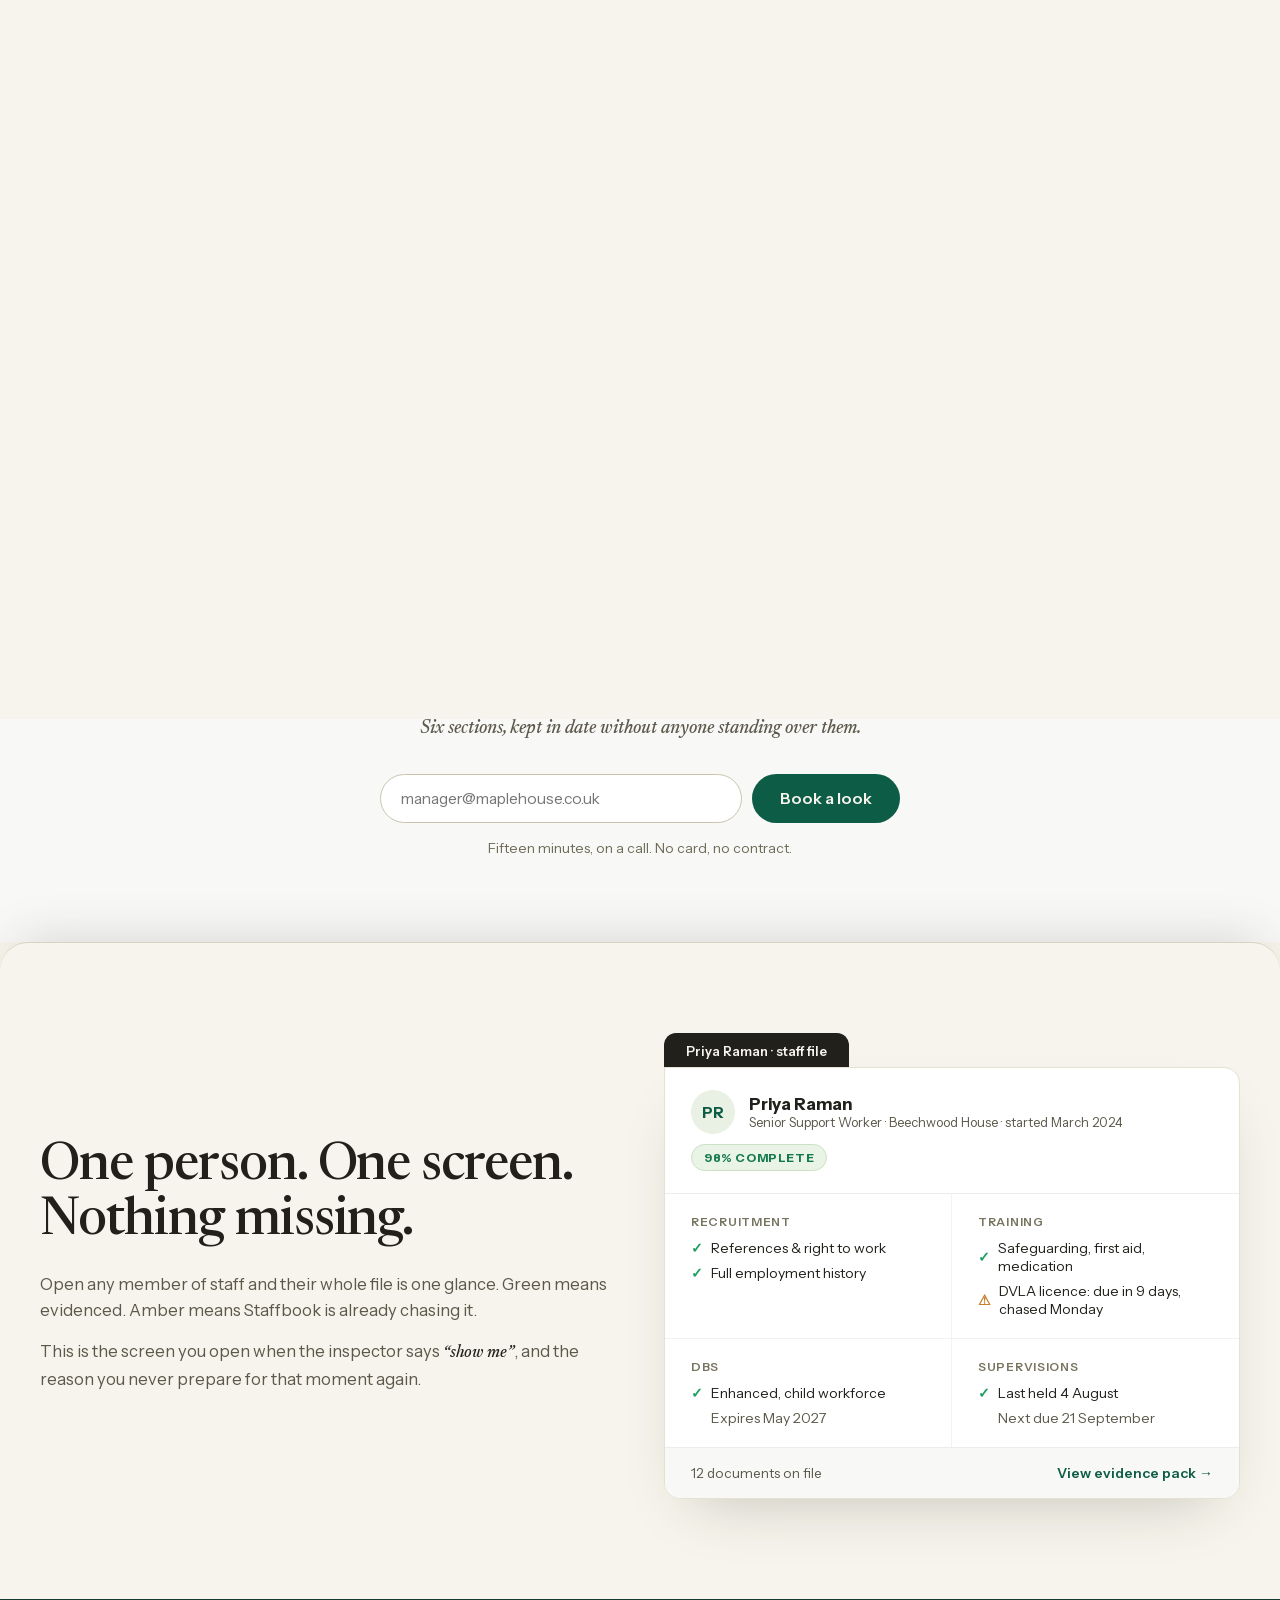
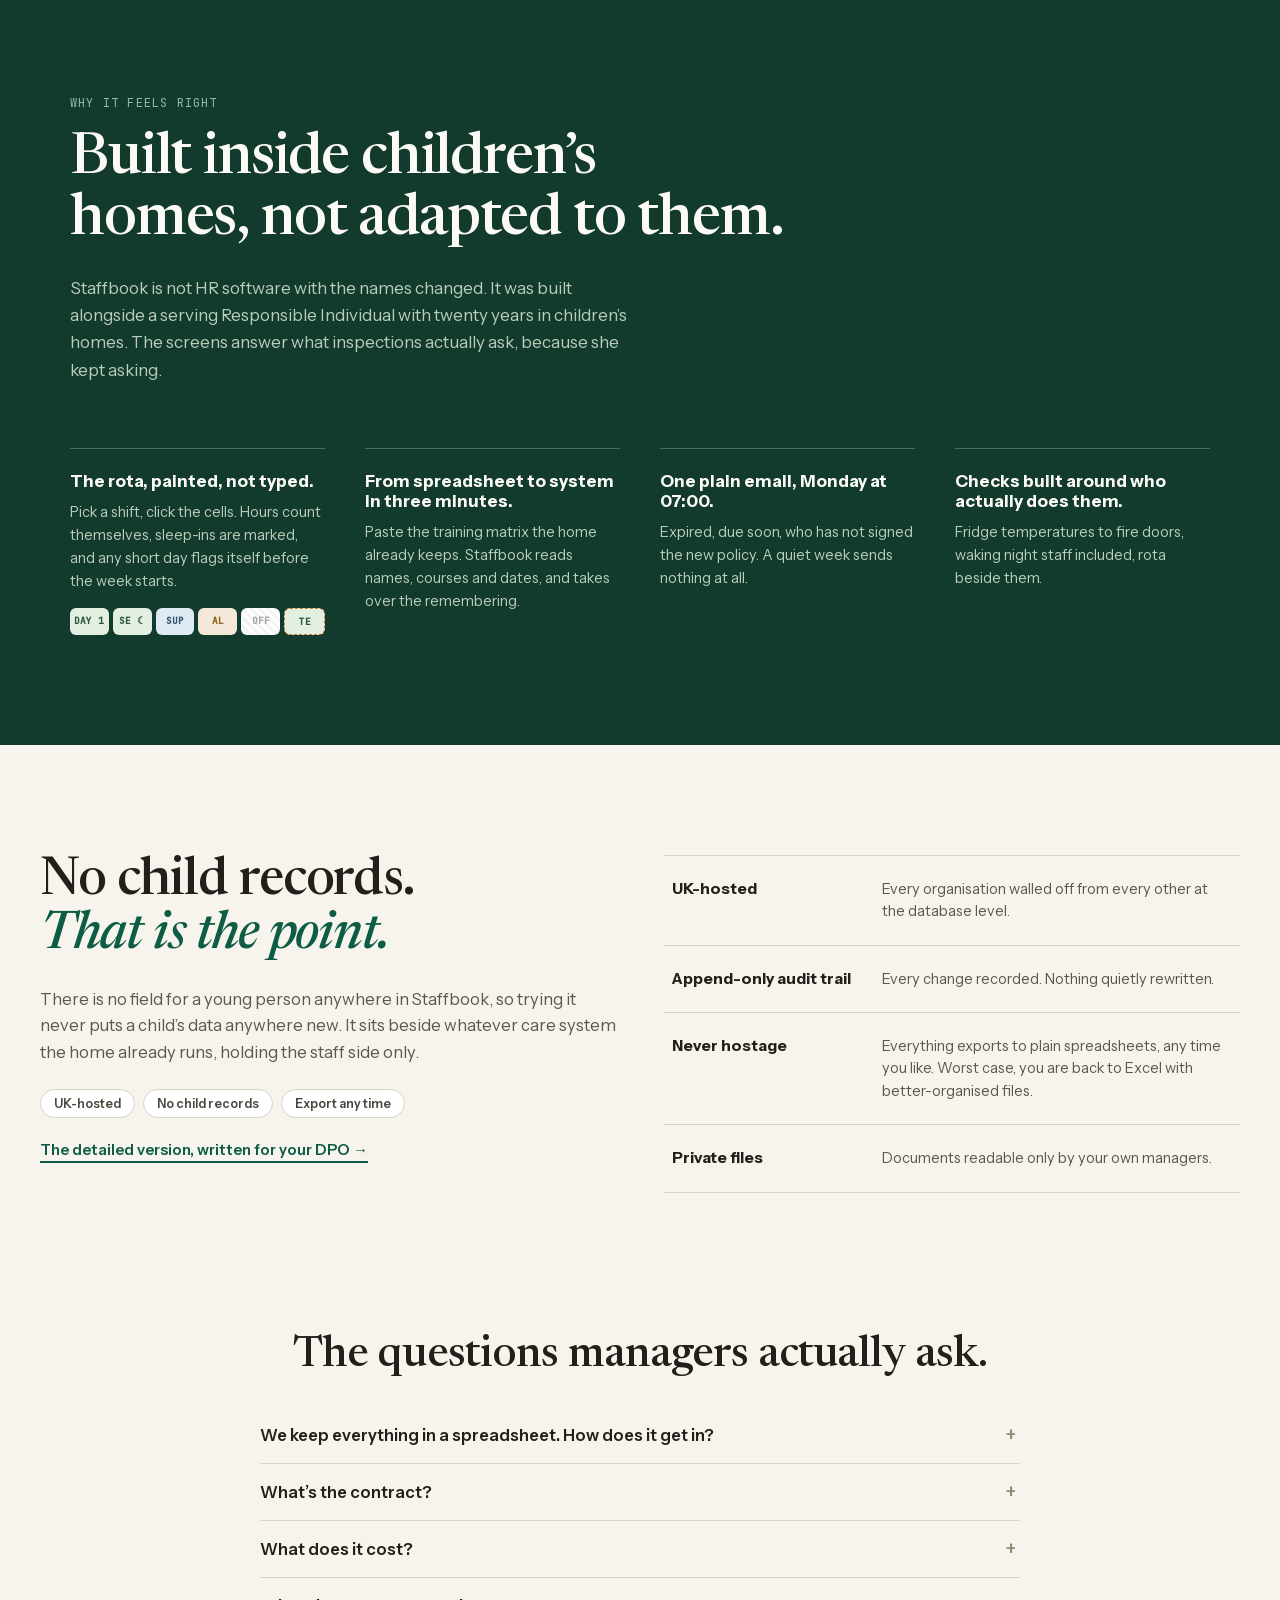
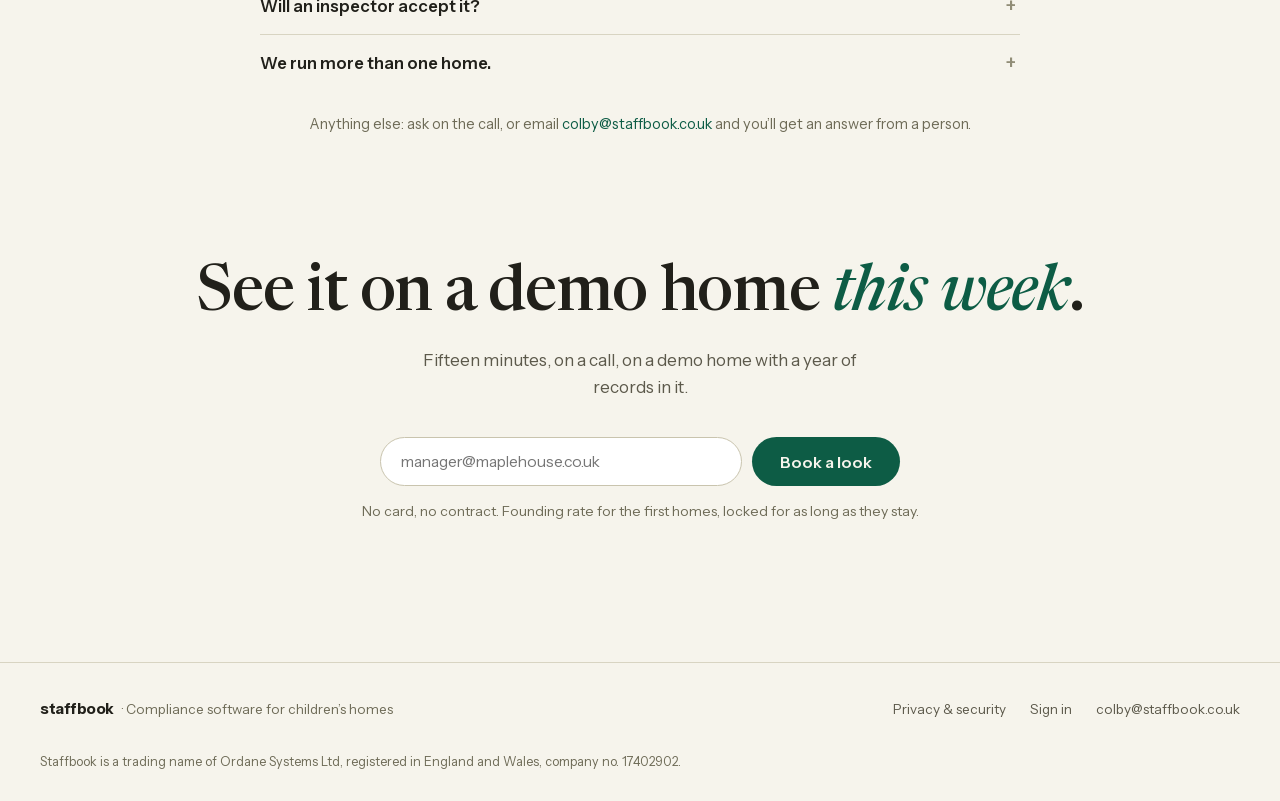
==== commit 461169eb: "CTA: drop the bring-your-spreadsheet invite Using a prospect's real data in a demo needs agreements " ====
--- a/index.html
+++ b/index.html
@@ -734,7 +734,7 @@
 <!-- CTA -->
 <section id="cta" style="position:relative;background:#F6F4EC;padding:130px clamp(20px,4vw,40px) 40px;text-align:center">
   <h2 class="serif rv" style="font-size:clamp(38px,6vw,64px);letter-spacing:-.02em;margin:0">See it on a demo home <span style="font-style:italic;color:#0D5C45">this week</span>.</h2>
-  <p class="rv" style="font-size:17px;color:#5C594B;margin:20px auto 0;max-width:460px;line-height:1.6">Fifteen minutes, on a call. Bring your spreadsheet if you want the good bit.</p>
+  <p class="rv" style="font-size:17px;color:#5C594B;margin:20px auto 0;max-width:460px;line-height:1.6">Fifteen minutes, on a call, on a demo home with a year of records in it.</p>
   <form class="cap rv" id="cap2" method="post" action="https://app.staffbook.co.uk/api/lead">
     <input type="email" name="email" autocomplete="email" placeholder="manager@maplehouse.co.uk" required aria-label="Work email">
     <input class="hp" type="text" name="company" tabindex="-1" autocomplete="off" aria-hidden="true">
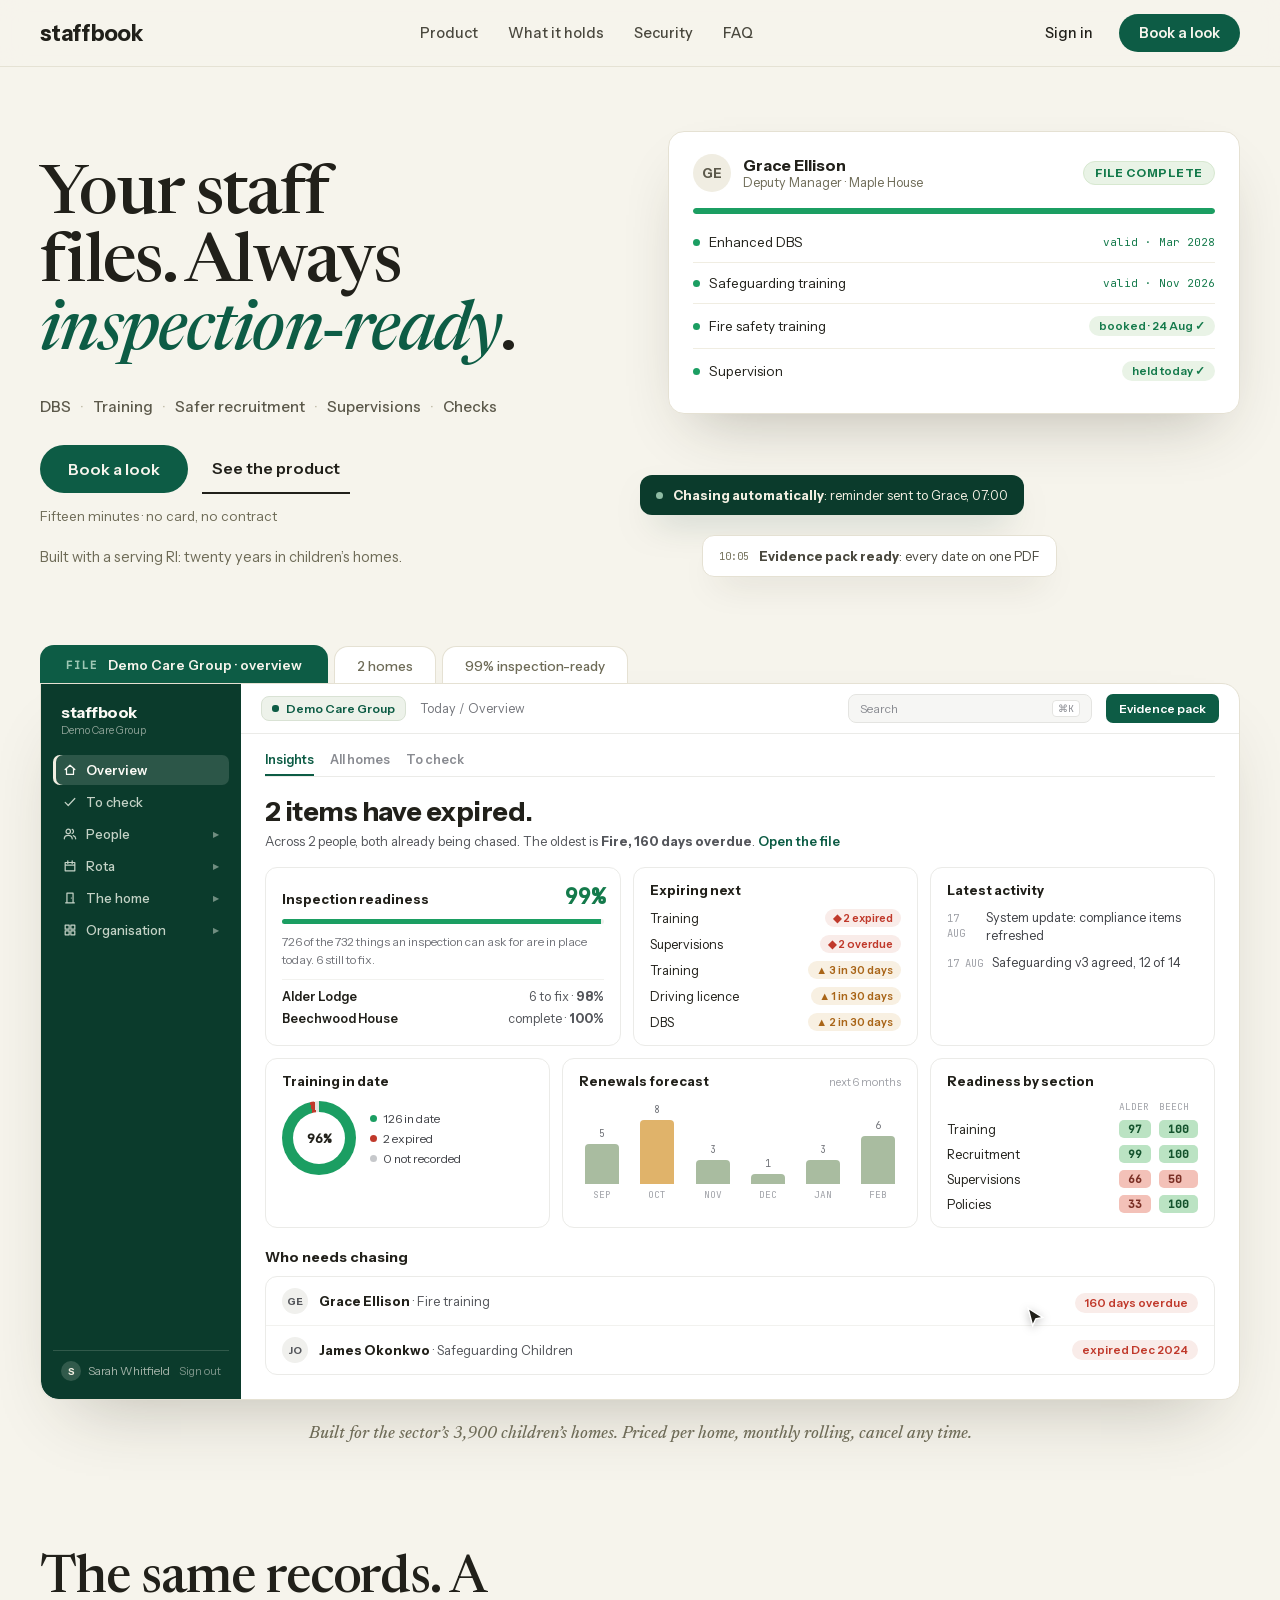
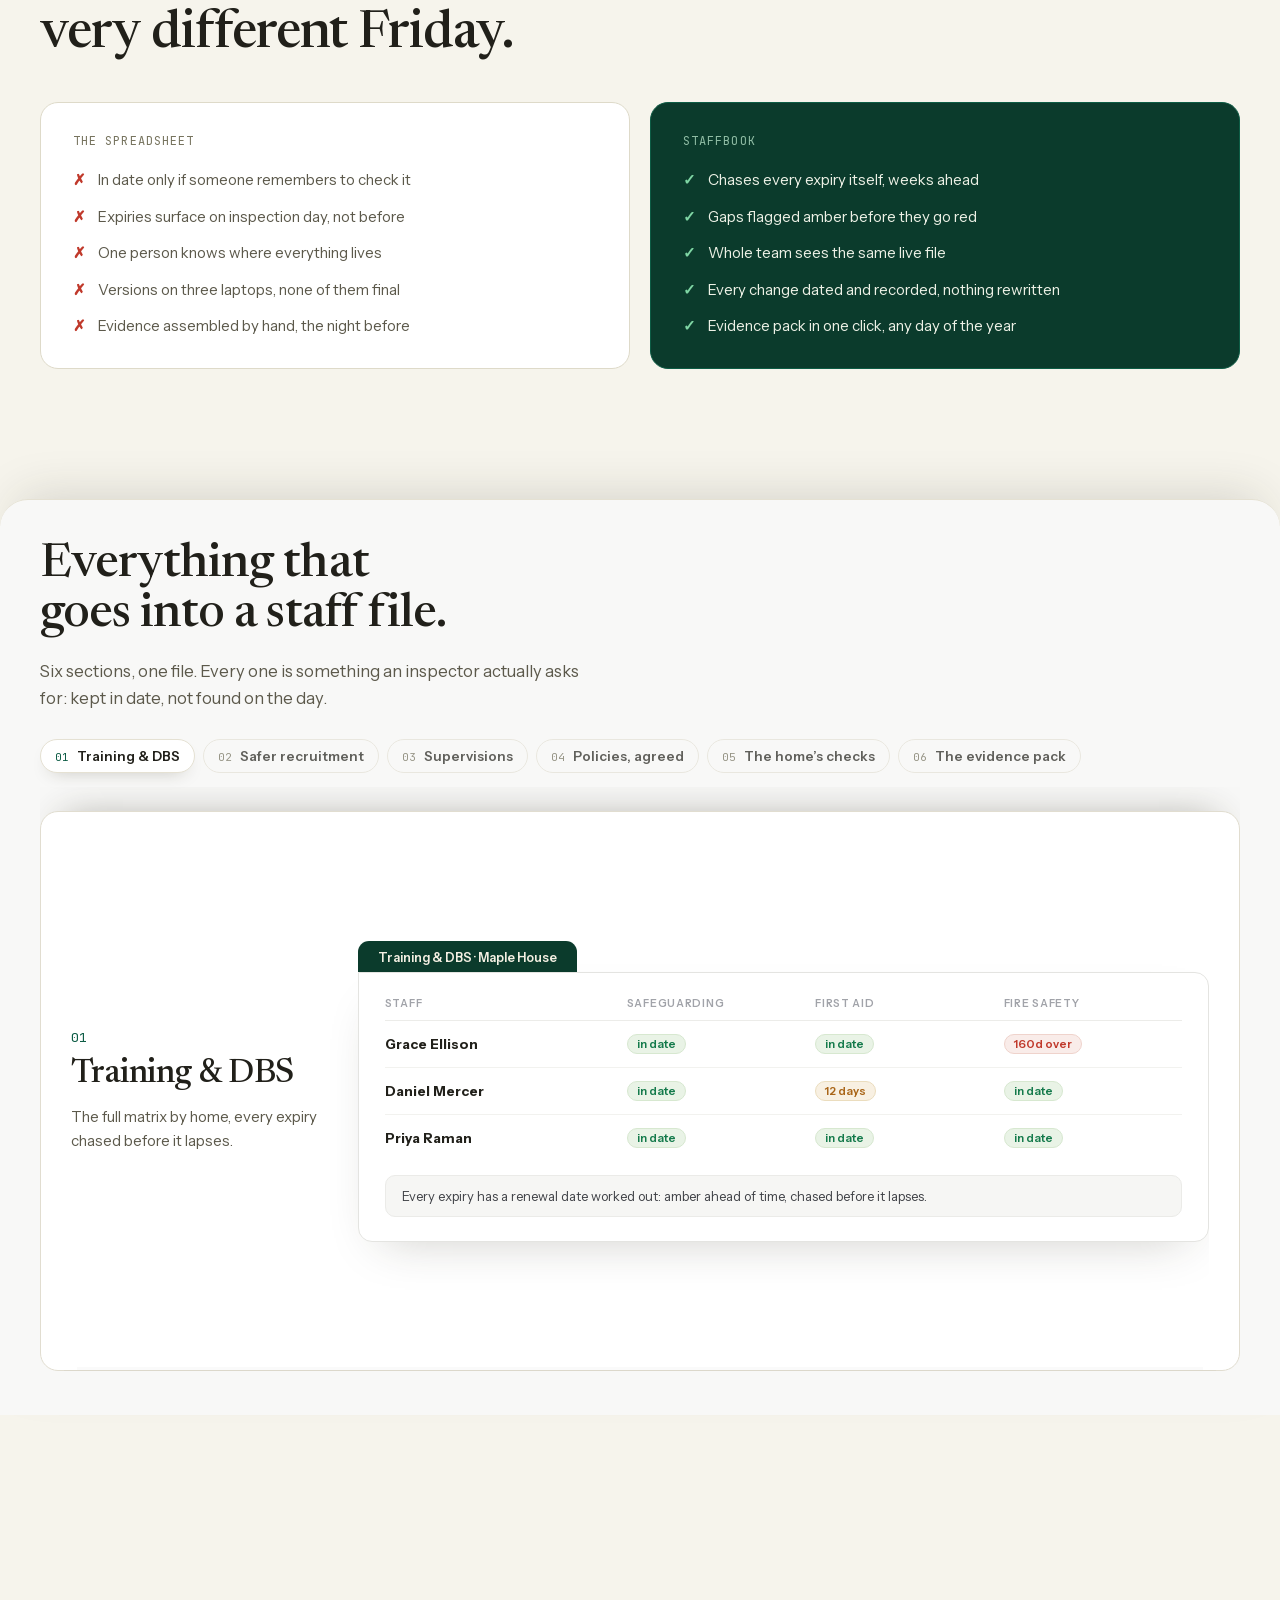
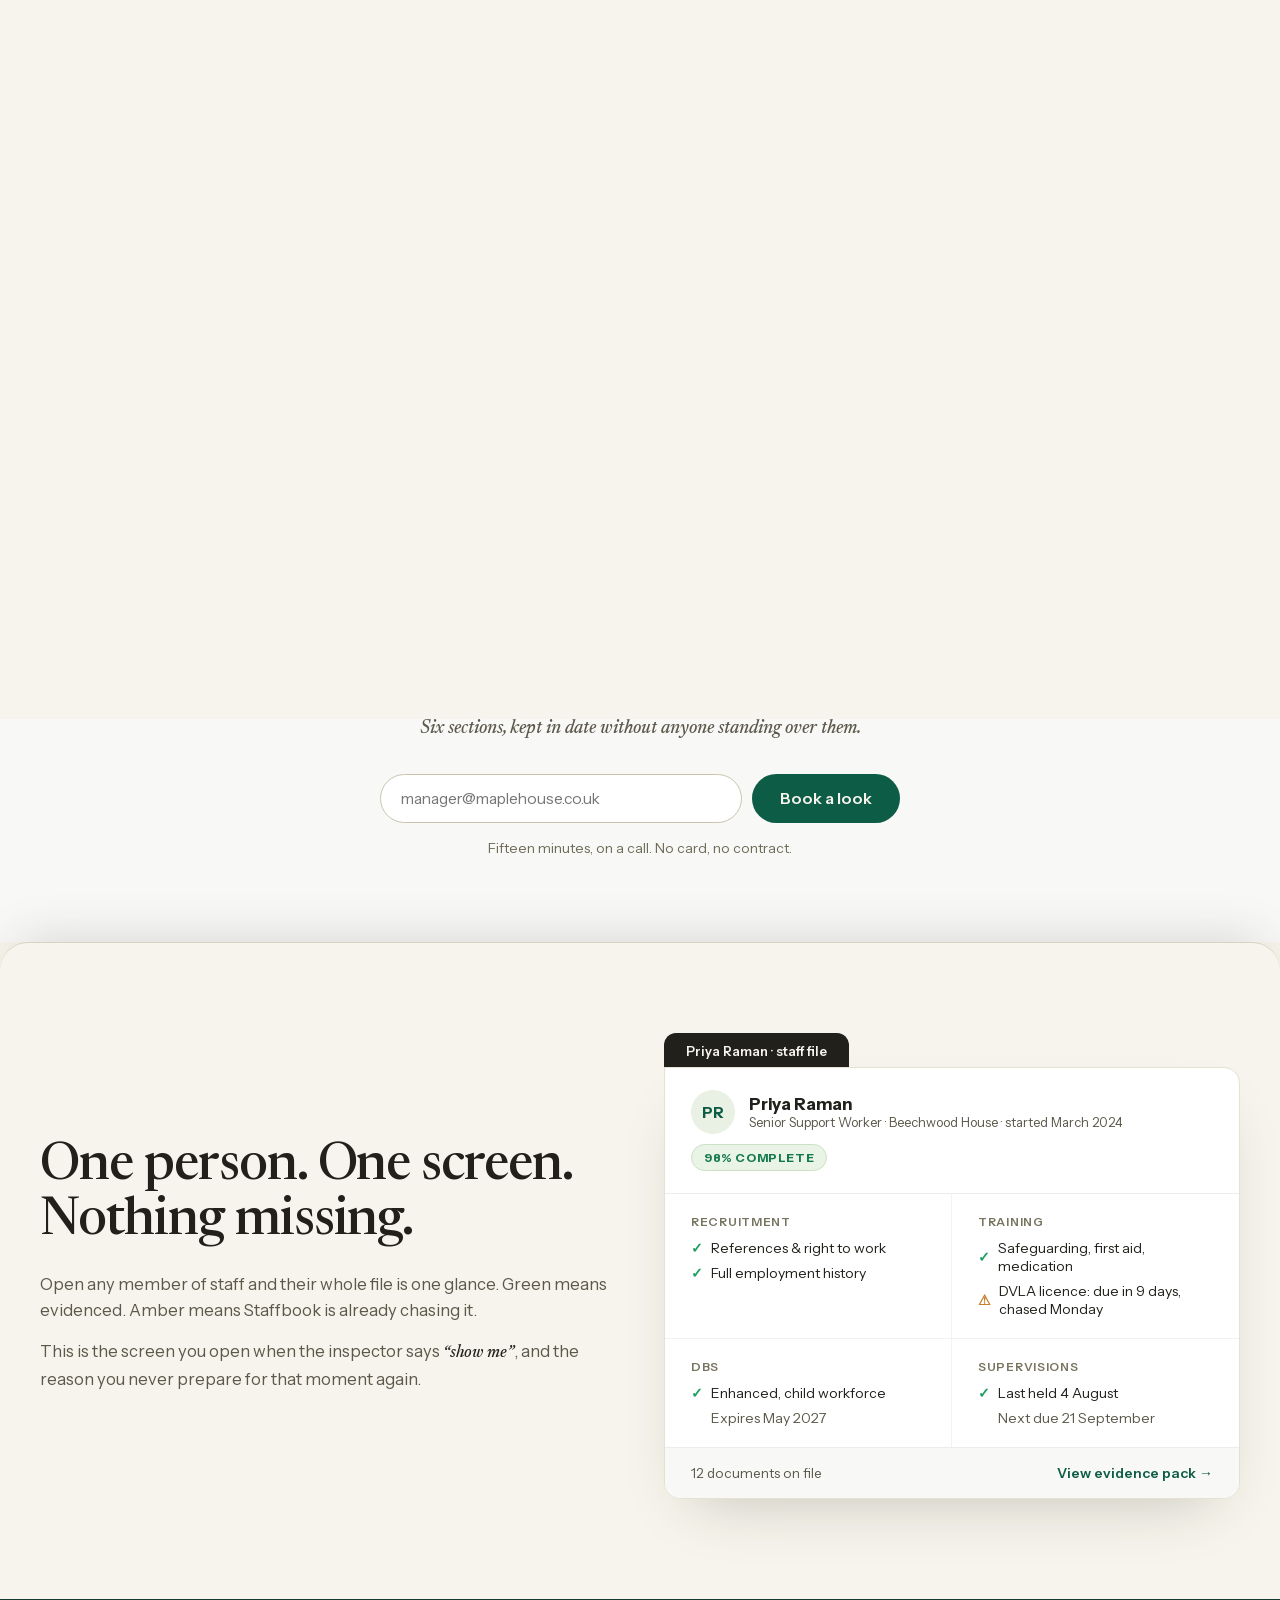
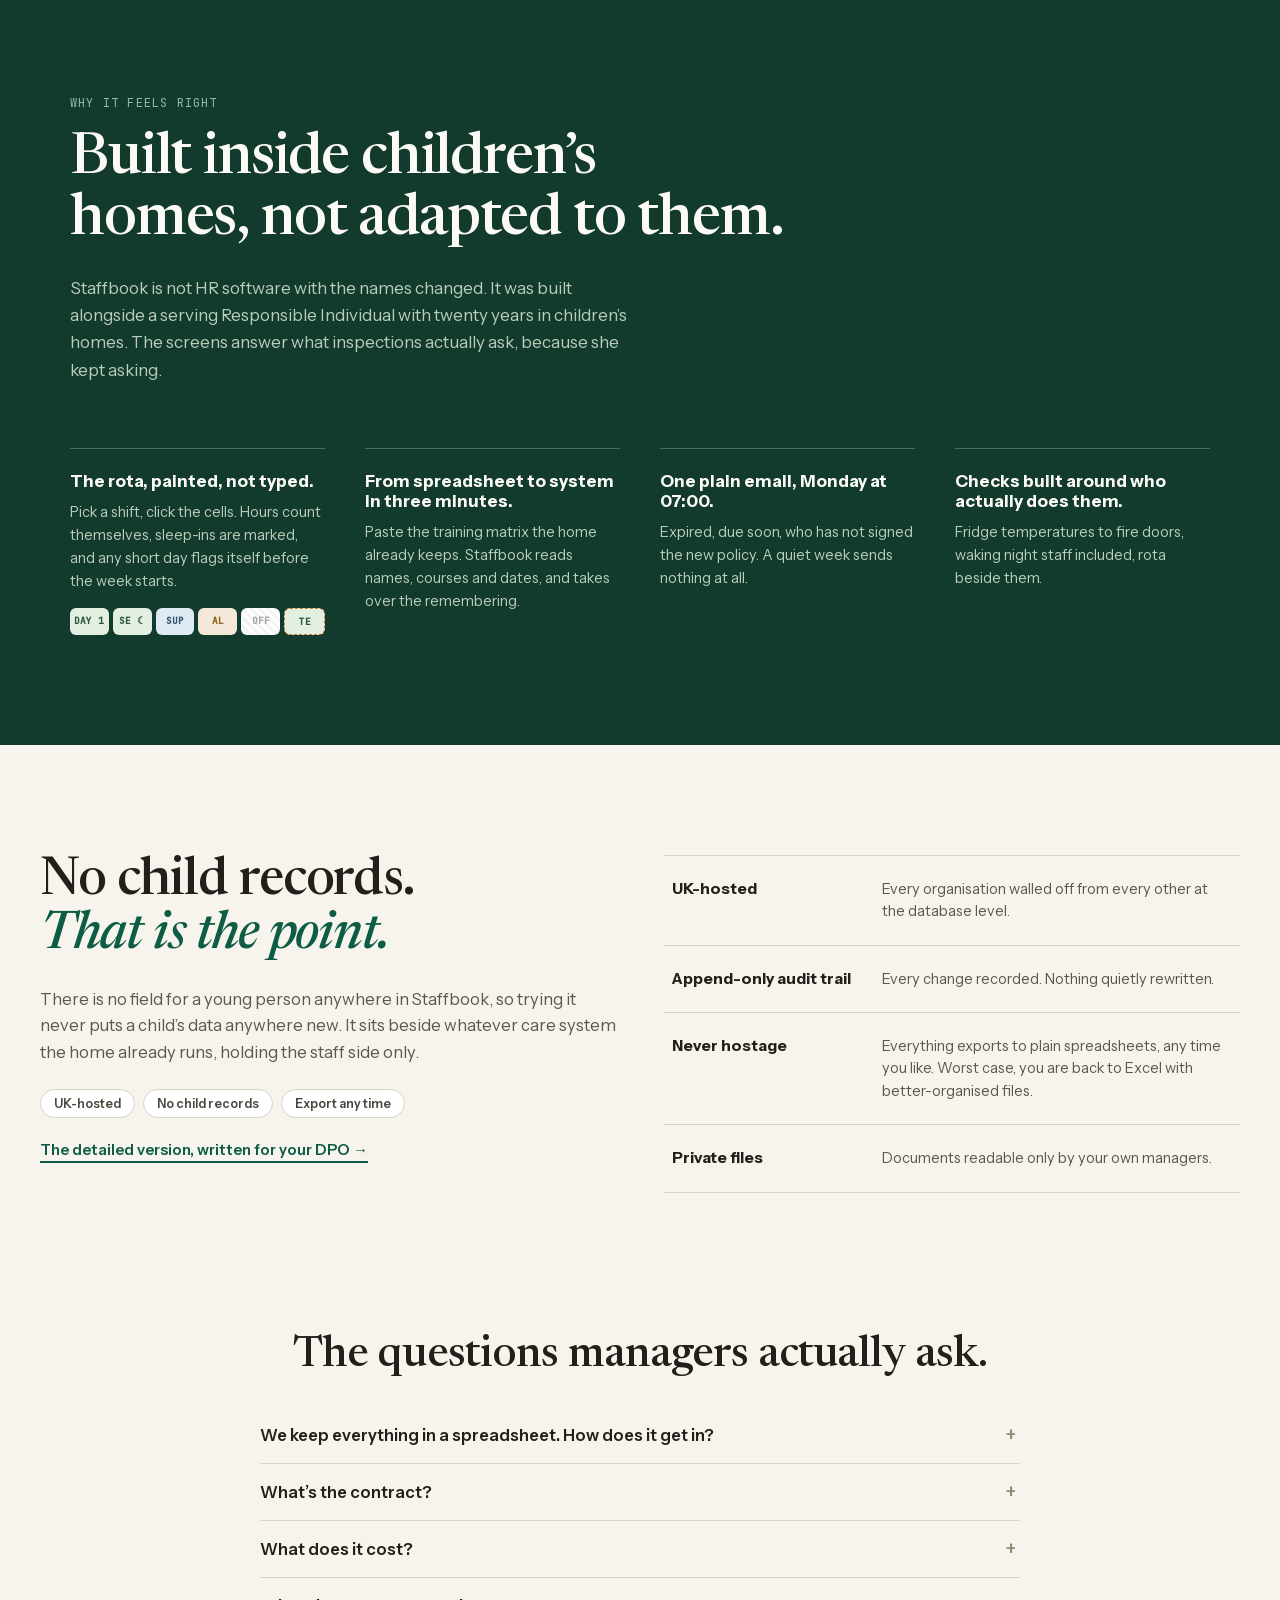
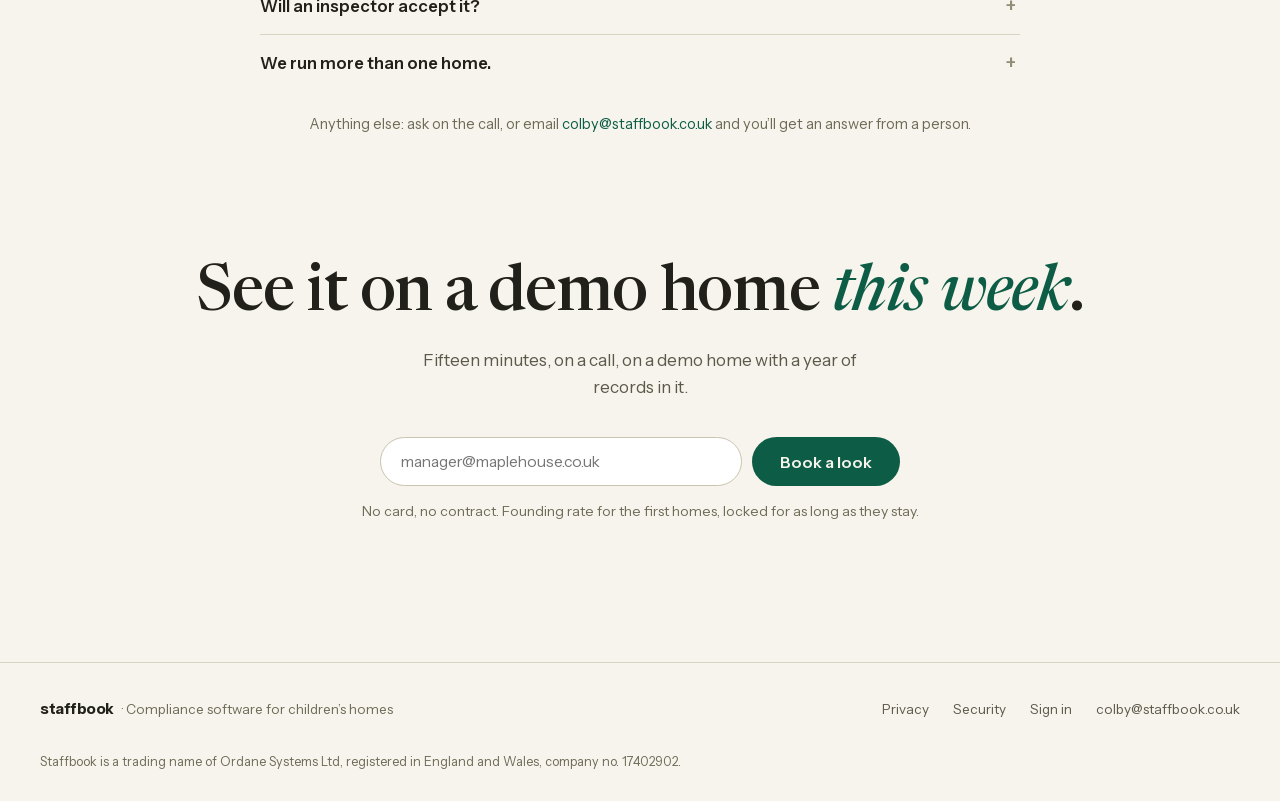
==== commit 52f34cb6: "Privacy notice at /privacy, compliance page gets the company facts A plain-English UK GDPR notice co" ====
--- a/index.html
+++ b/index.html
@@ -751,7 +751,8 @@
       <span>· Compliance software for children&rsquo;s homes</span>
     </div>
     <div style="display:flex;gap:24px;flex-wrap:wrap">
-      <a href="/compliance/" style="color:#5C594B">Privacy &amp; security</a>
+      <a href="/privacy/" style="color:#5C594B">Privacy</a>
+      <a href="/compliance/" style="color:#5C594B">Security</a>
       <a href="https://app.staffbook.co.uk" style="color:#5C594B">Sign in</a>
       <a href="mailto:colby@staffbook.co.uk" style="color:#5C594B">colby@staffbook.co.uk</a>
     </div>
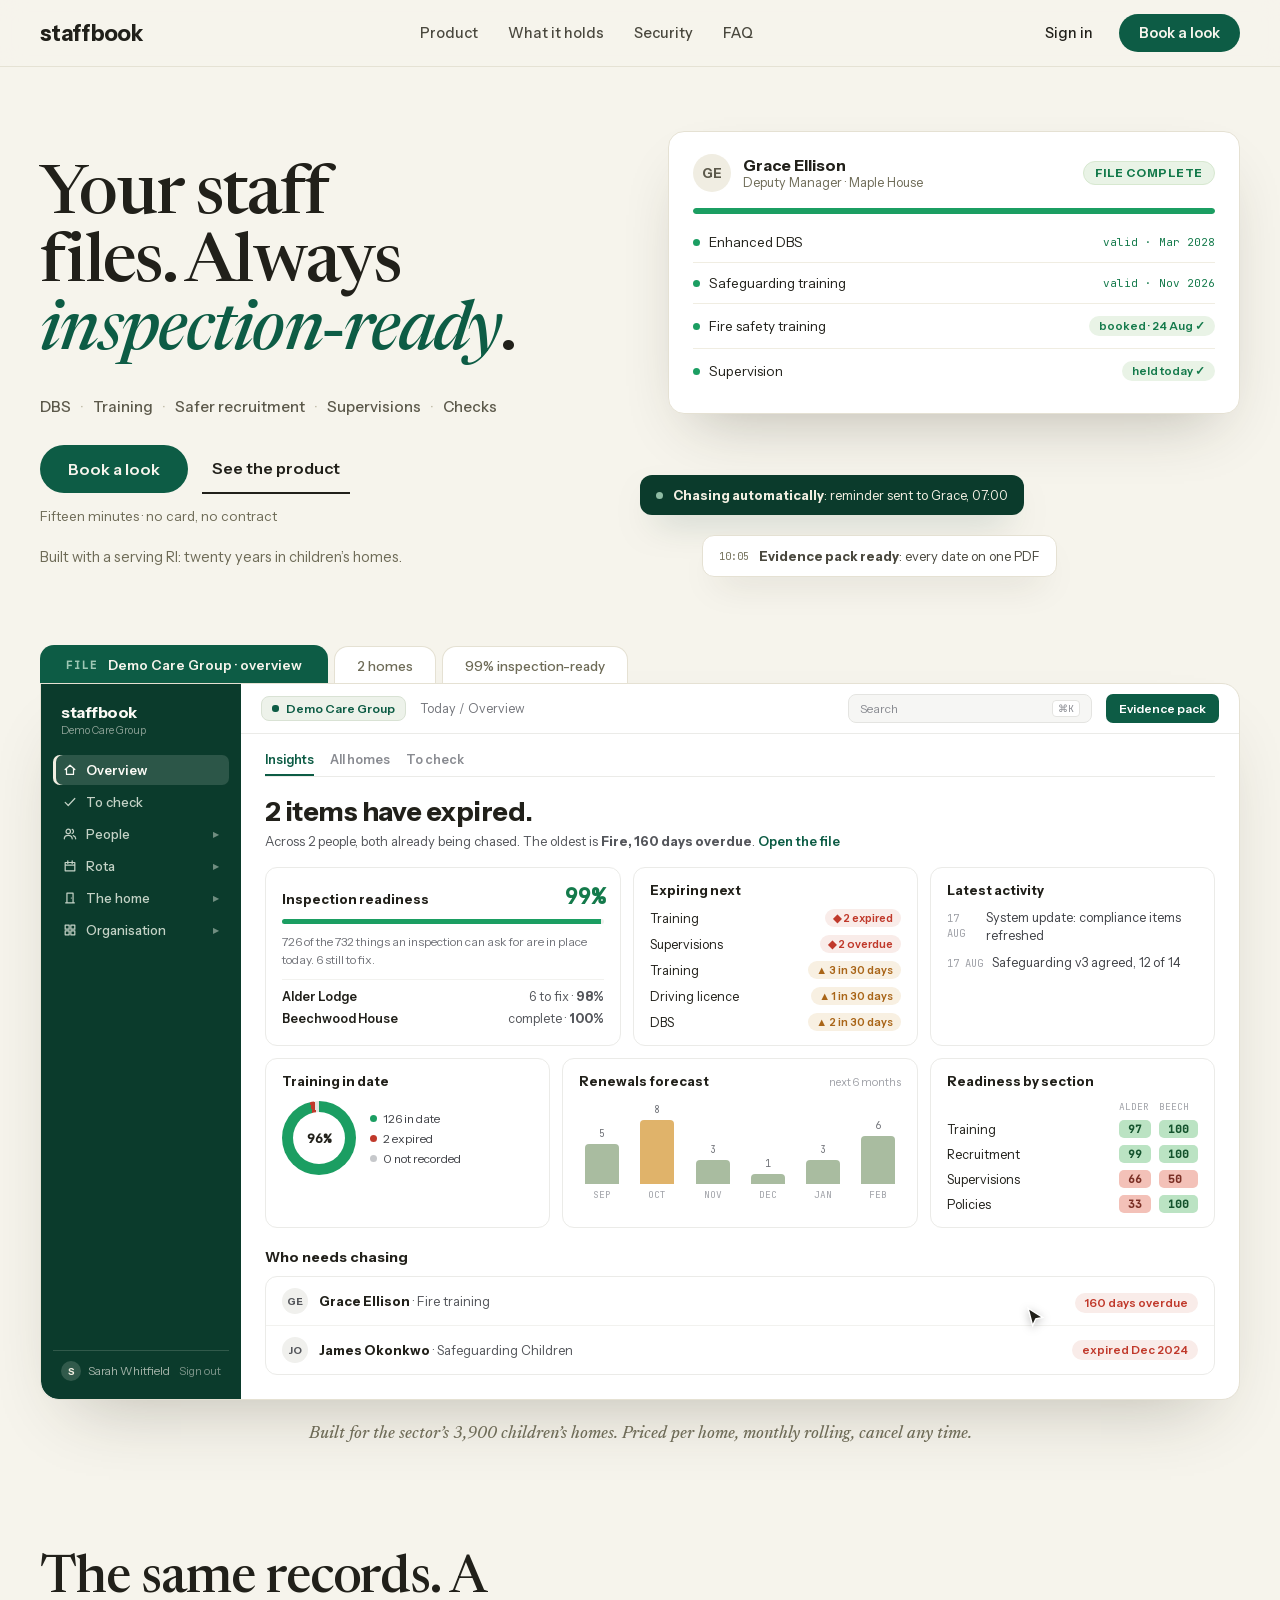
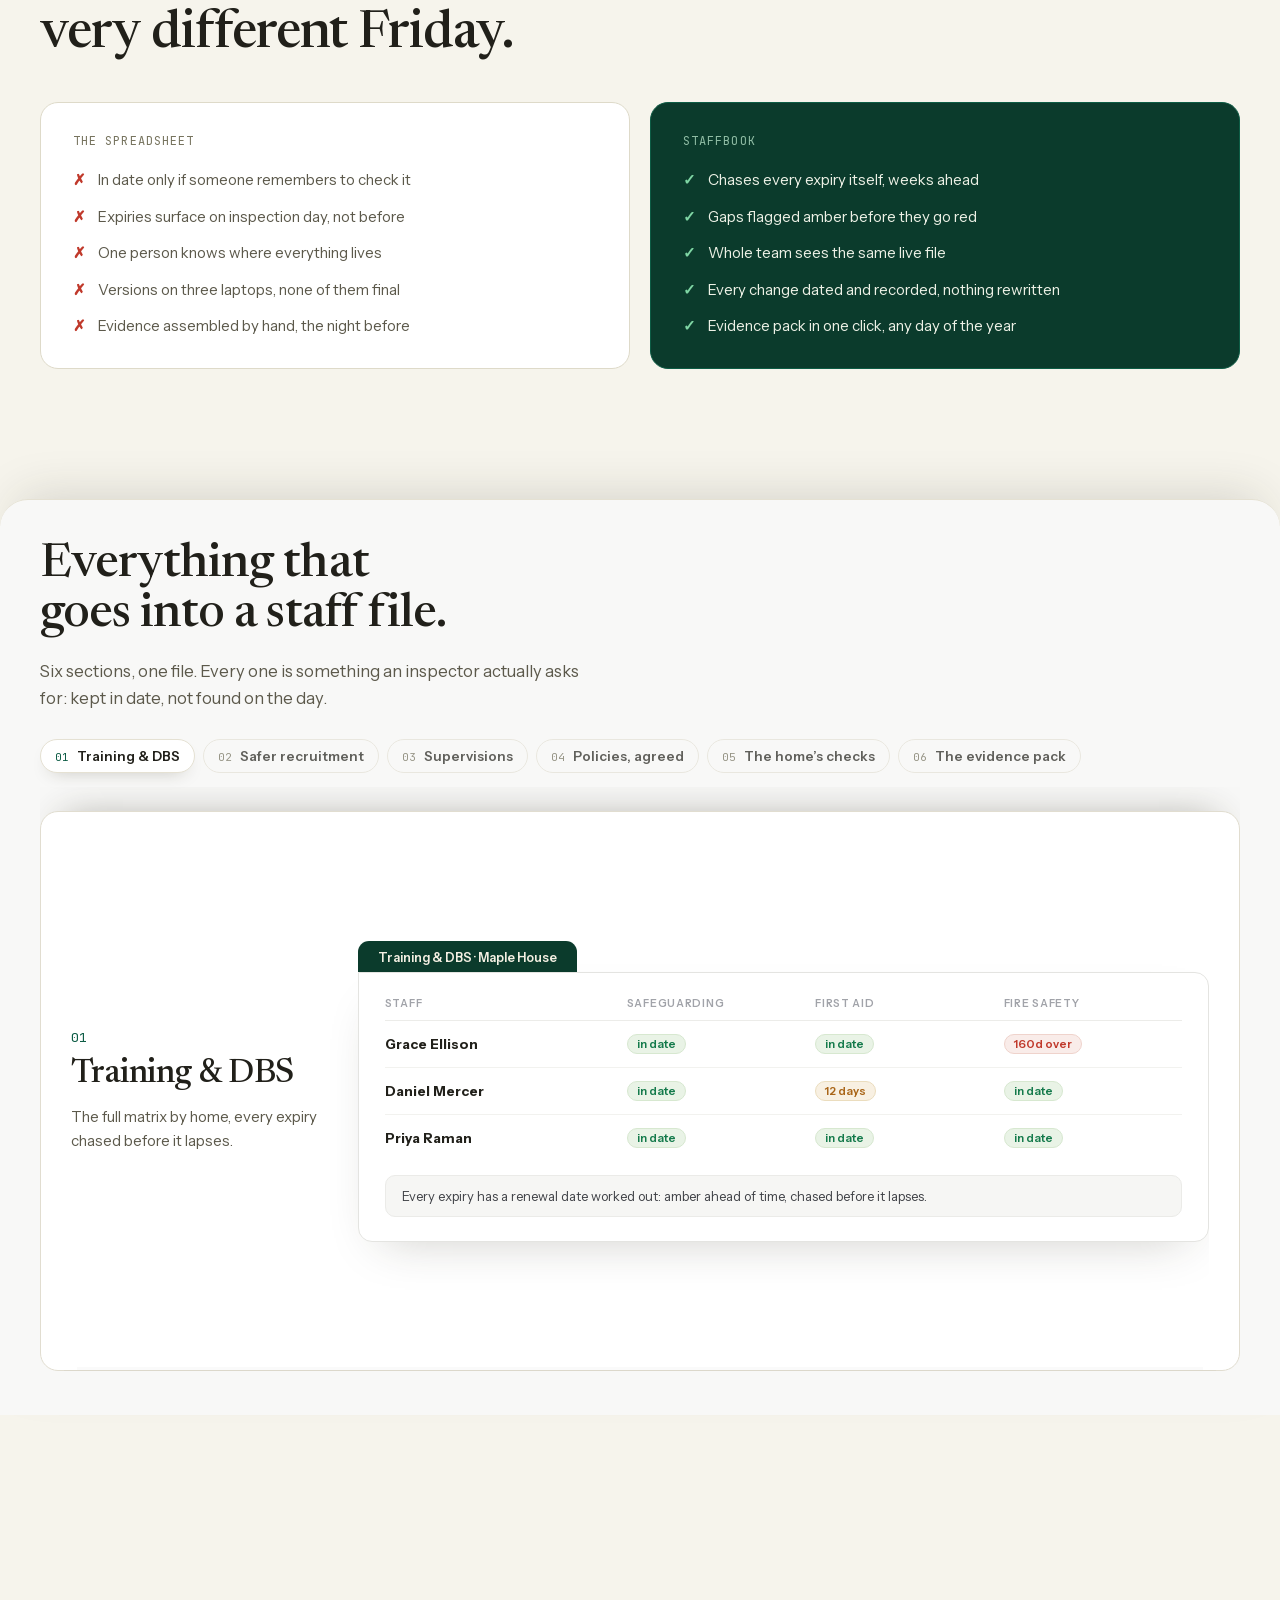
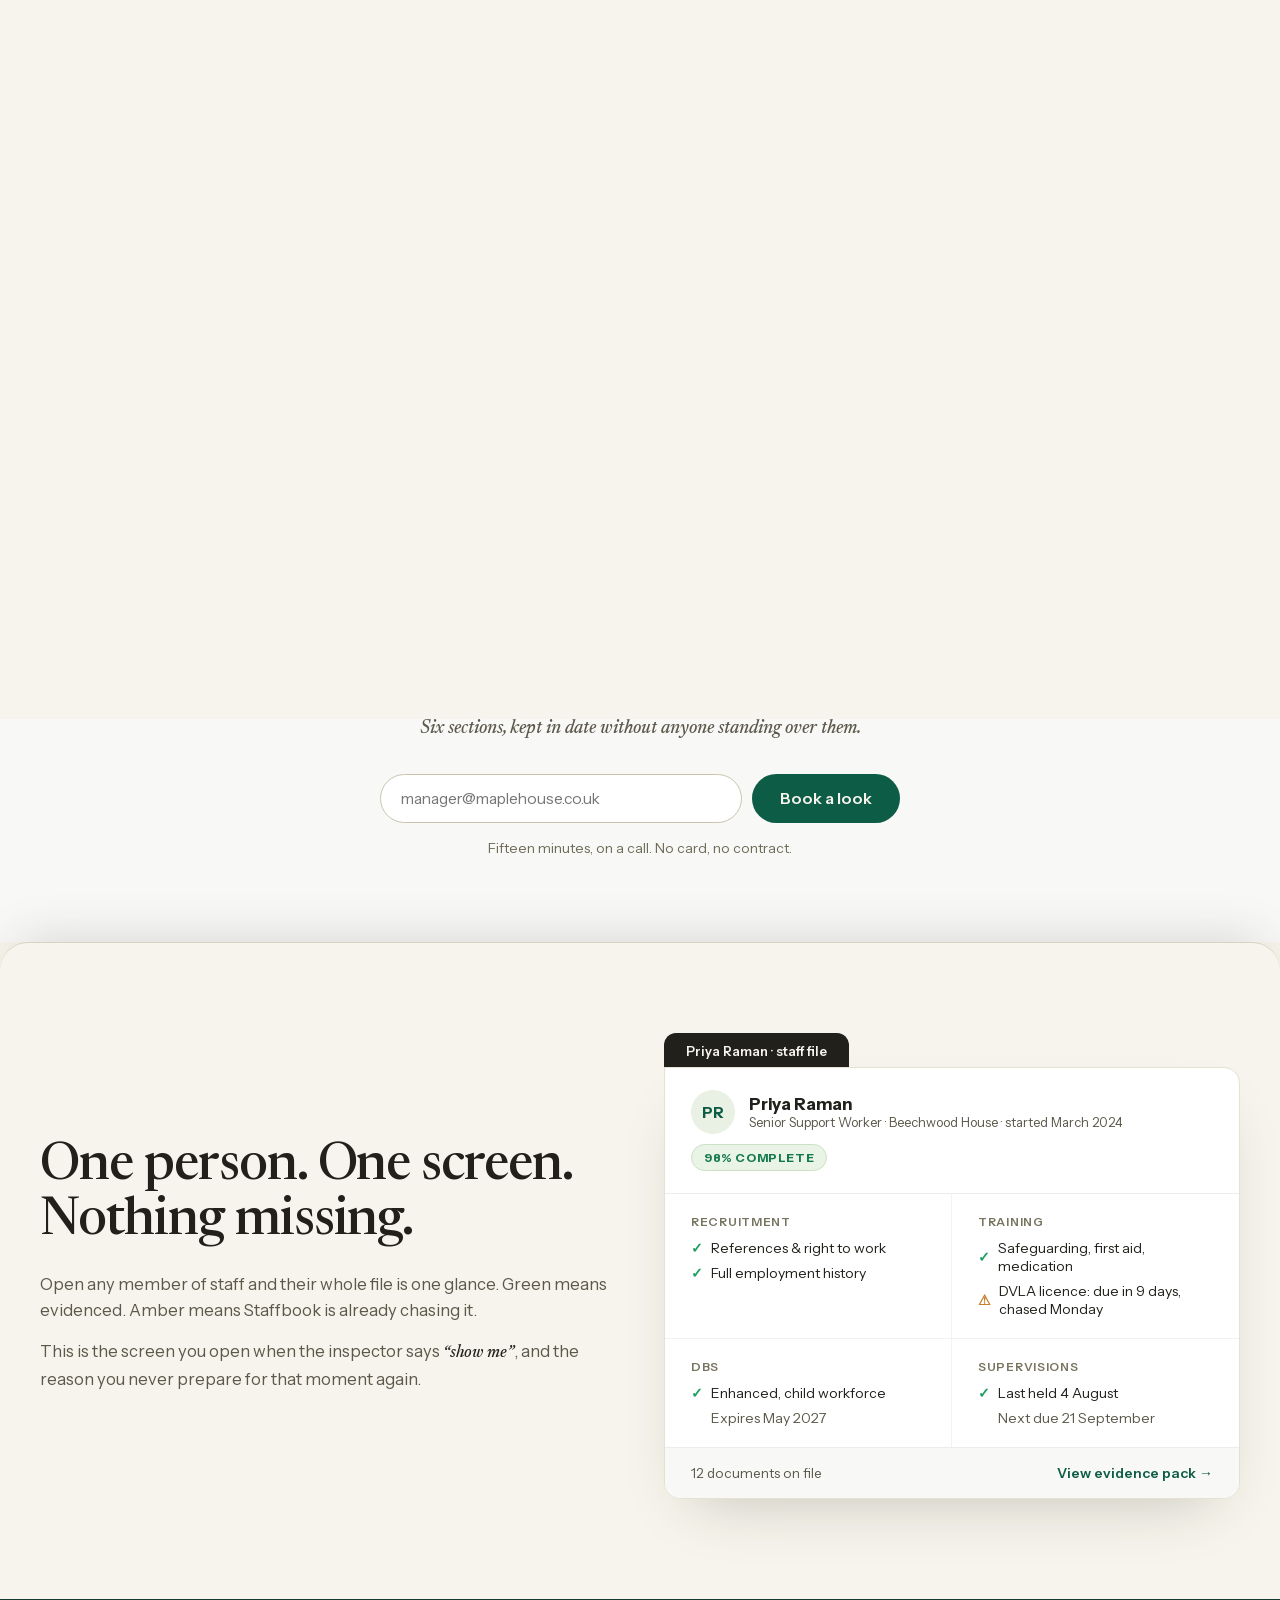
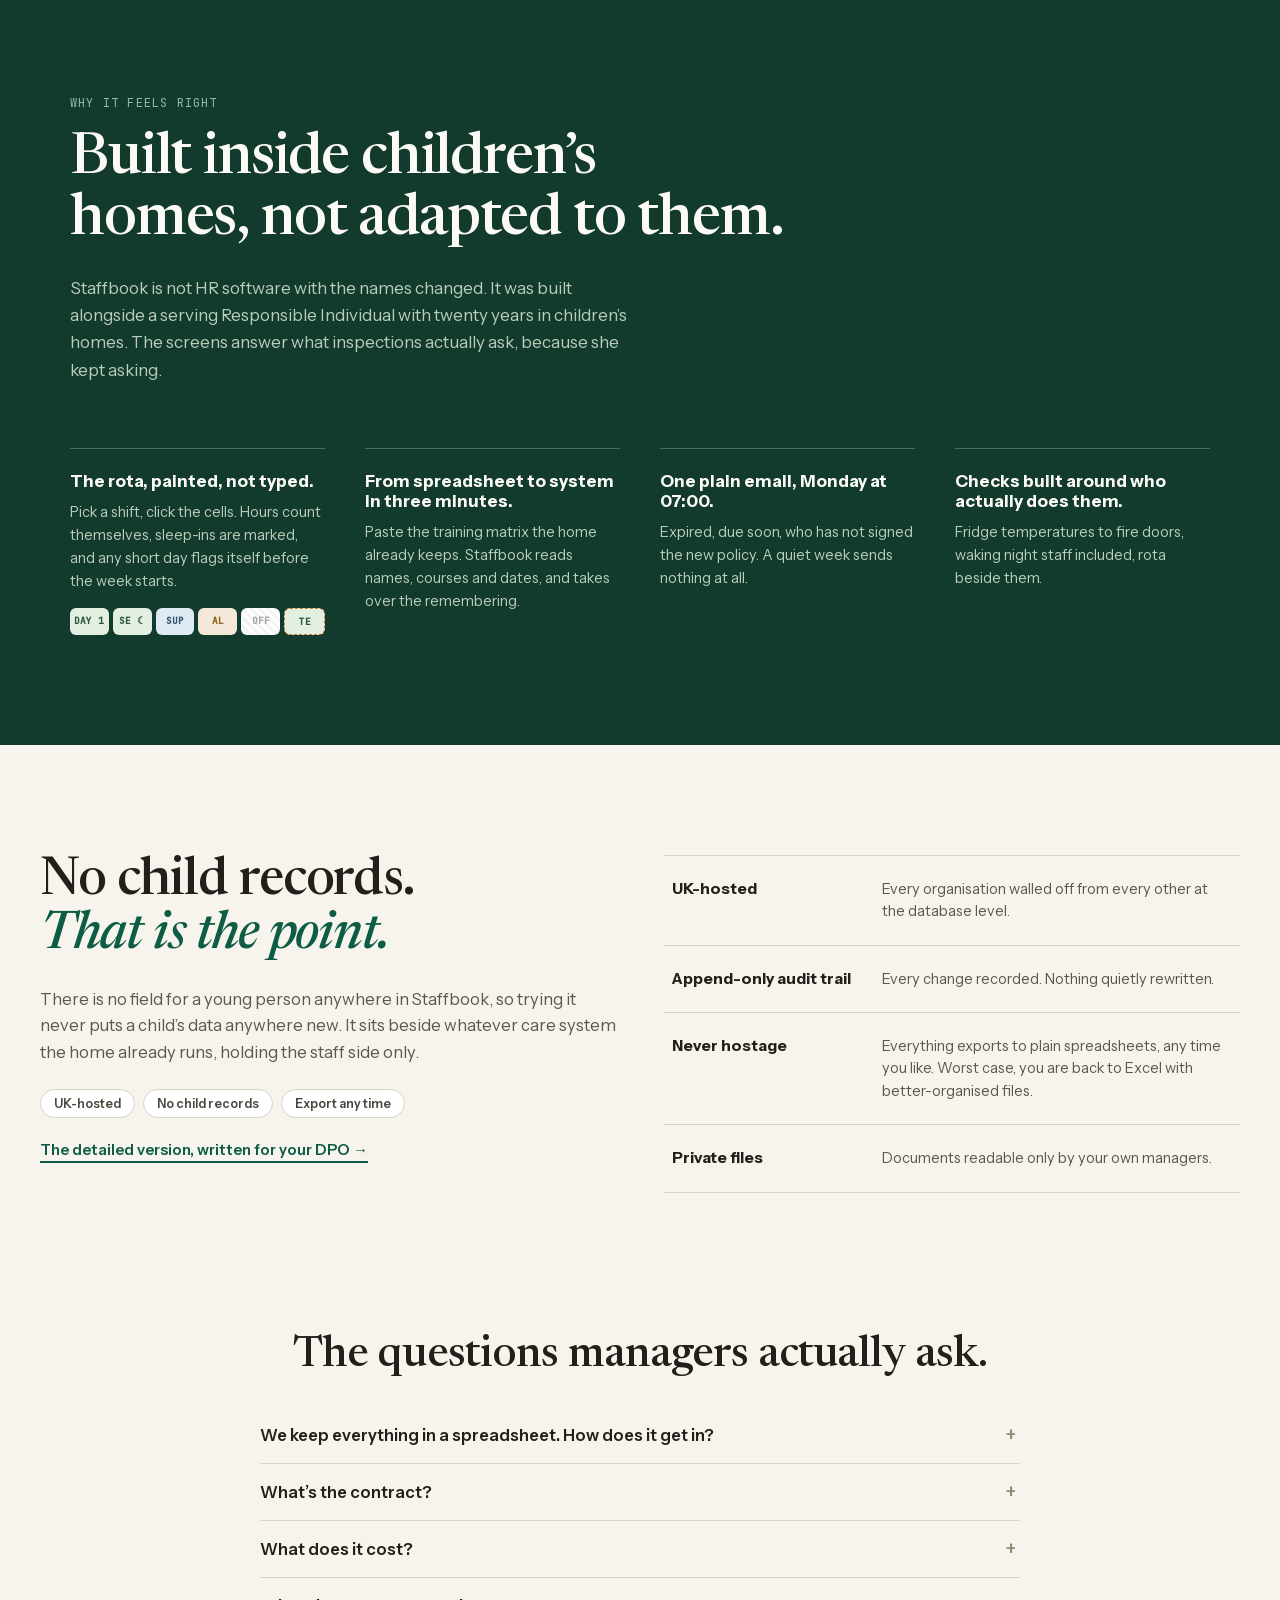
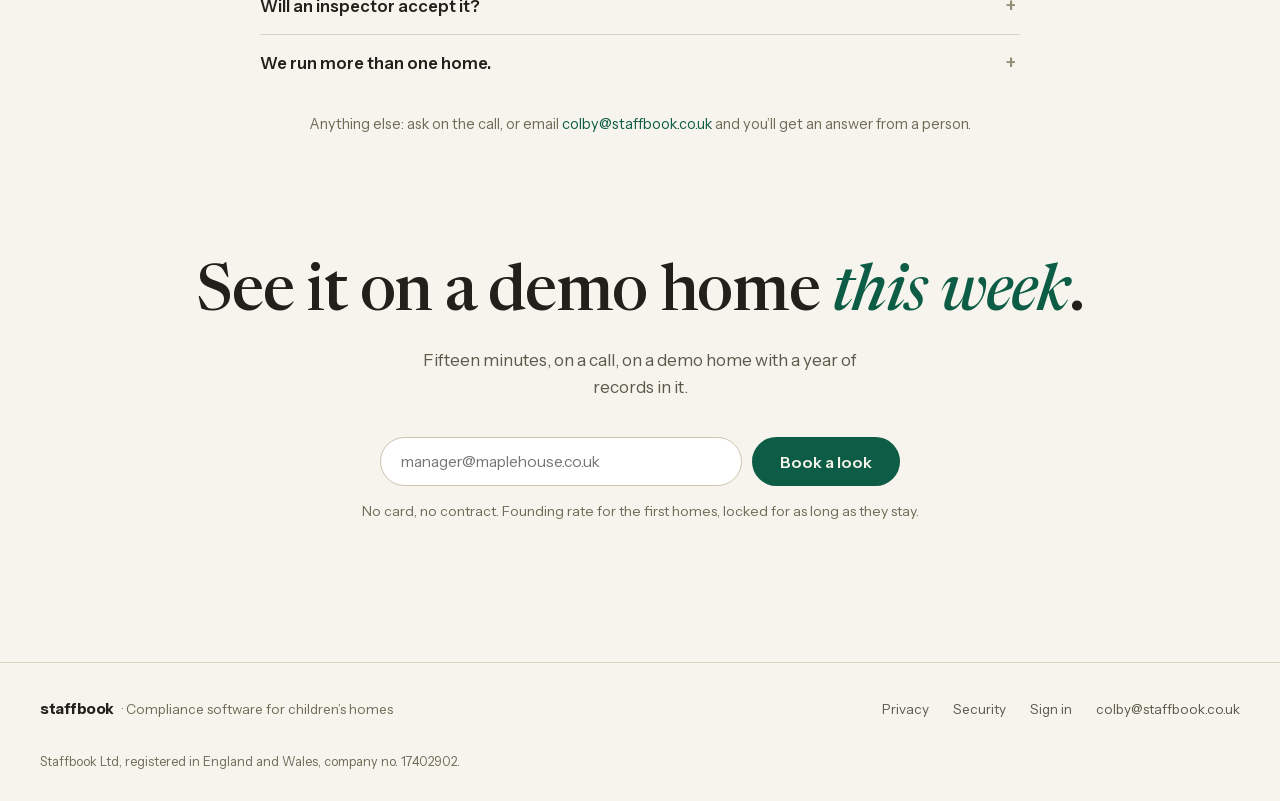
==== commit 190c018b: "Name sweep: Staffbook Ltd (NM01 accepted 21 Aug), ICO ZC227838 Companies House accepted the NM01 tod" ====
--- a/index.html
+++ b/index.html
@@ -18,7 +18,7 @@
  "operatingSystem":"Web",
  "description":"Staff compliance software for children's homes: training and DBS renewals, safer recruitment checks, supervisions, policy sign-off and premises checks.",
  "url":"https://staffbook.co.uk/",
- "publisher":{"@type":"Organization","name":"Ordane Systems Ltd","url":"https://staffbook.co.uk/"}}
+ "publisher":{"@type":"Organization","name":"Staffbook Ltd","url":"https://staffbook.co.uk/"}}
 </script>
 <link rel="icon" type="image/svg+xml" href="/brand/staffbook-favicon.svg">
 <link rel="icon" type="image/png" sizes="32x32" href="/favicon-32.png">
@@ -757,7 +757,7 @@
       <a href="mailto:colby@staffbook.co.uk" style="color:#5C594B">colby@staffbook.co.uk</a>
     </div>
   </div>
-  <div style="max-width:1220px;margin:0 auto;padding:0 clamp(20px,4vw,40px) 32px;font-size:12.5px;color:#6E6B57">Staffbook is a trading name of Ordane Systems Ltd, registered in England and Wales, company no. 17402902.</div>
+  <div style="max-width:1220px;margin:0 auto;padding:0 clamp(20px,4vw,40px) 32px;font-size:12.5px;color:#6E6B57">Staffbook Ltd, registered in England and Wales, company no. 17402902.</div>
 </footer>
 
 <script>
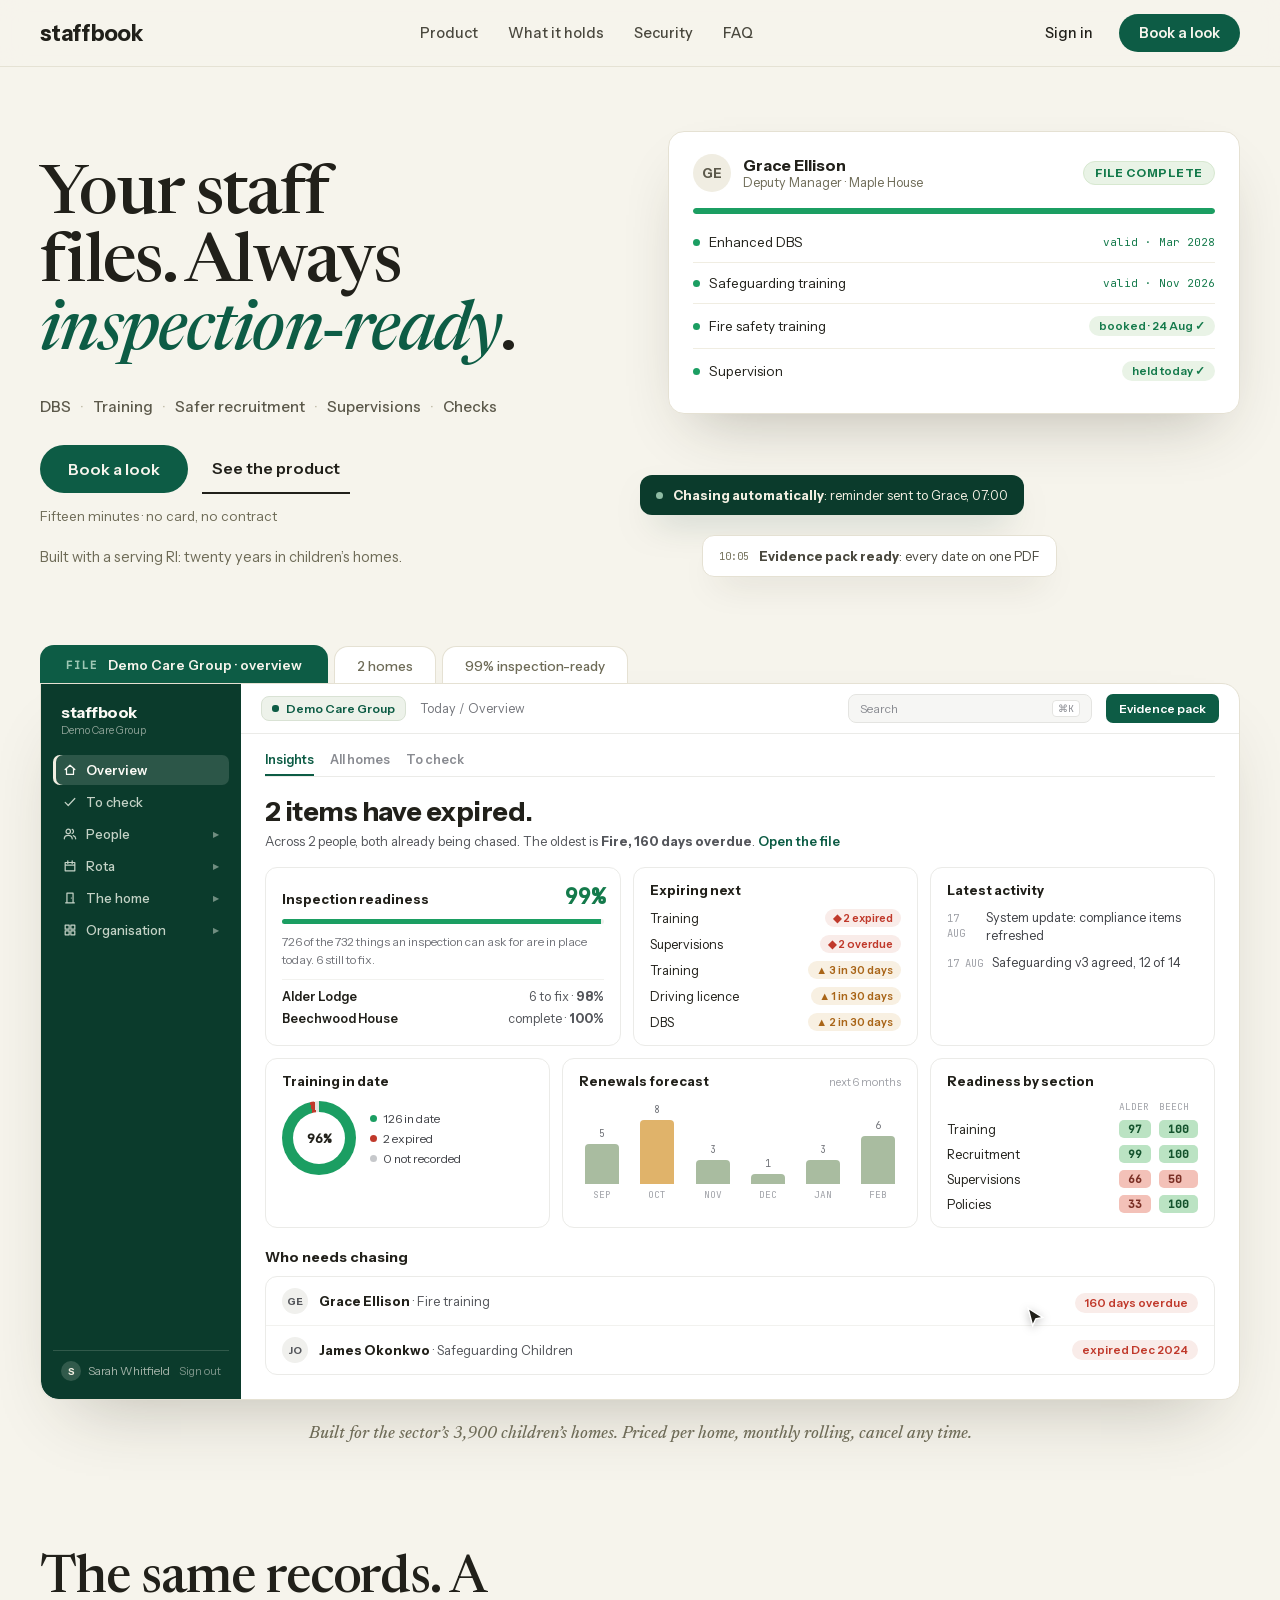
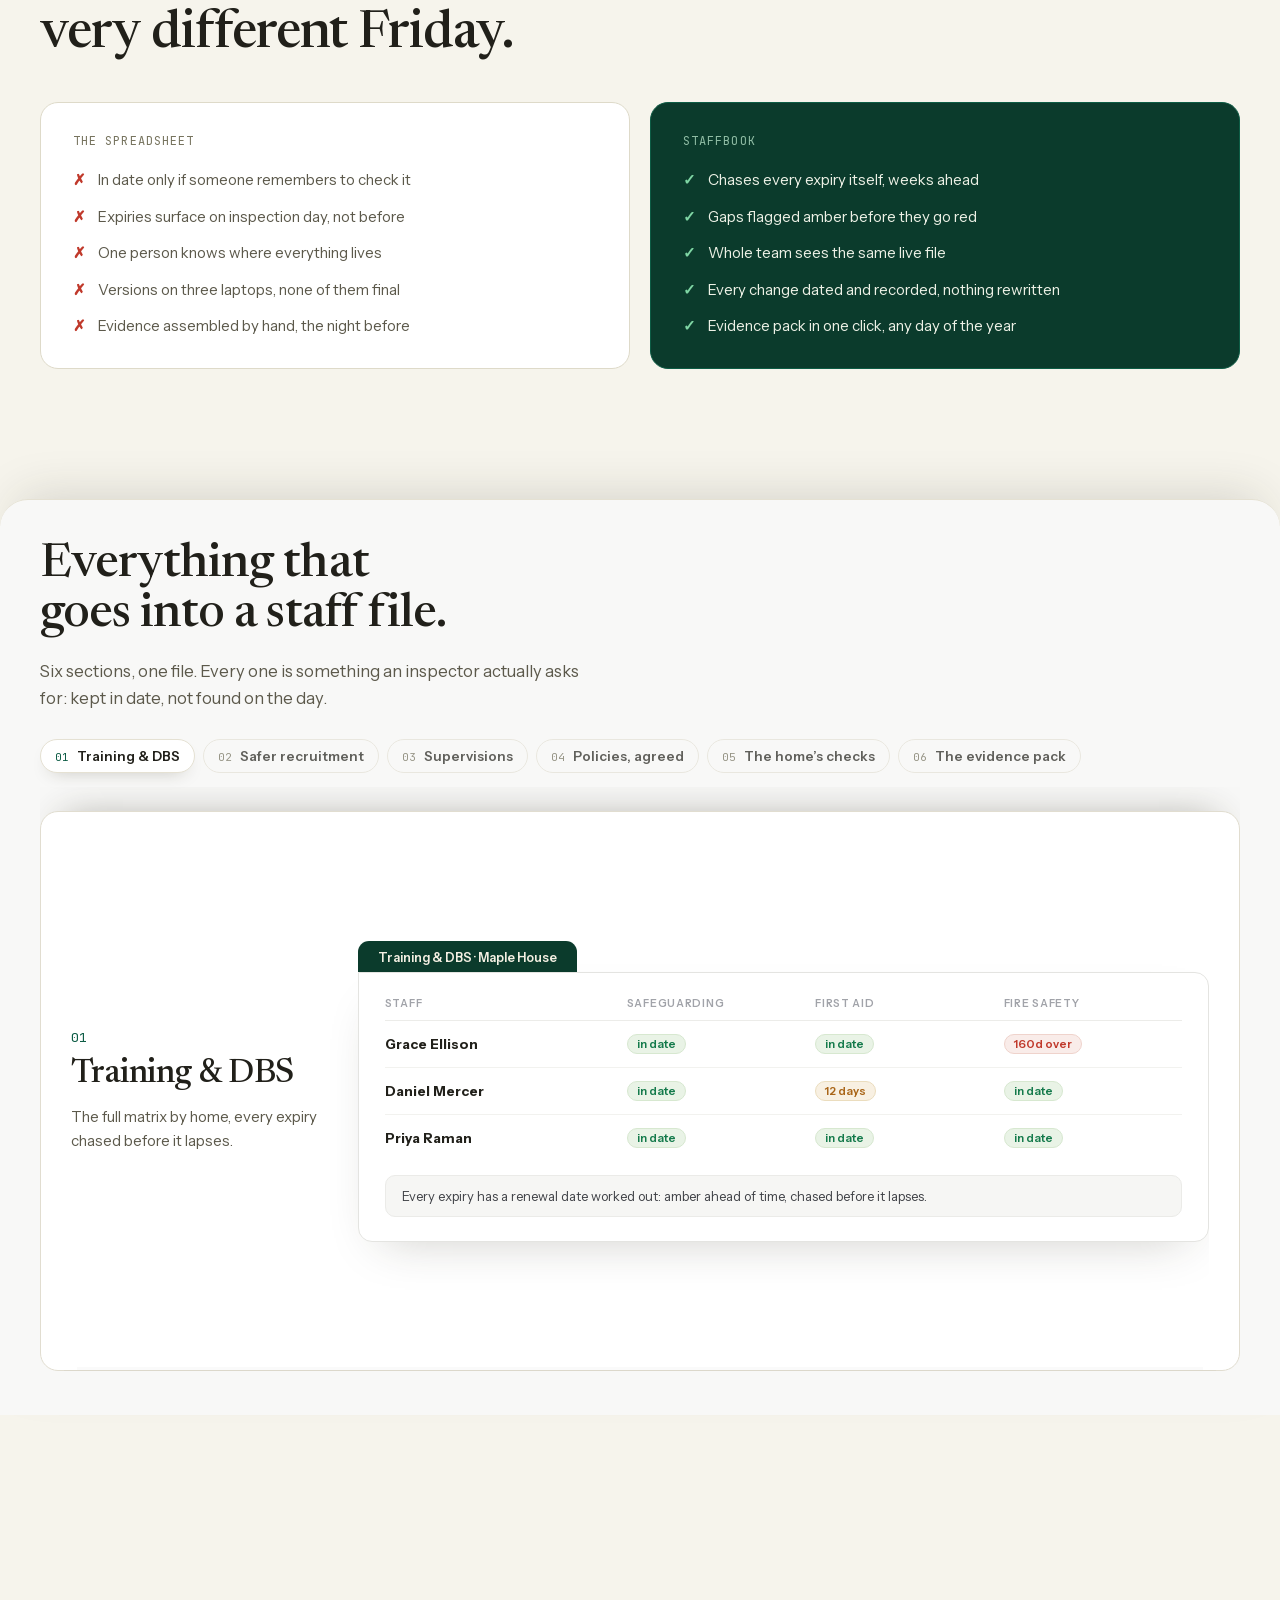
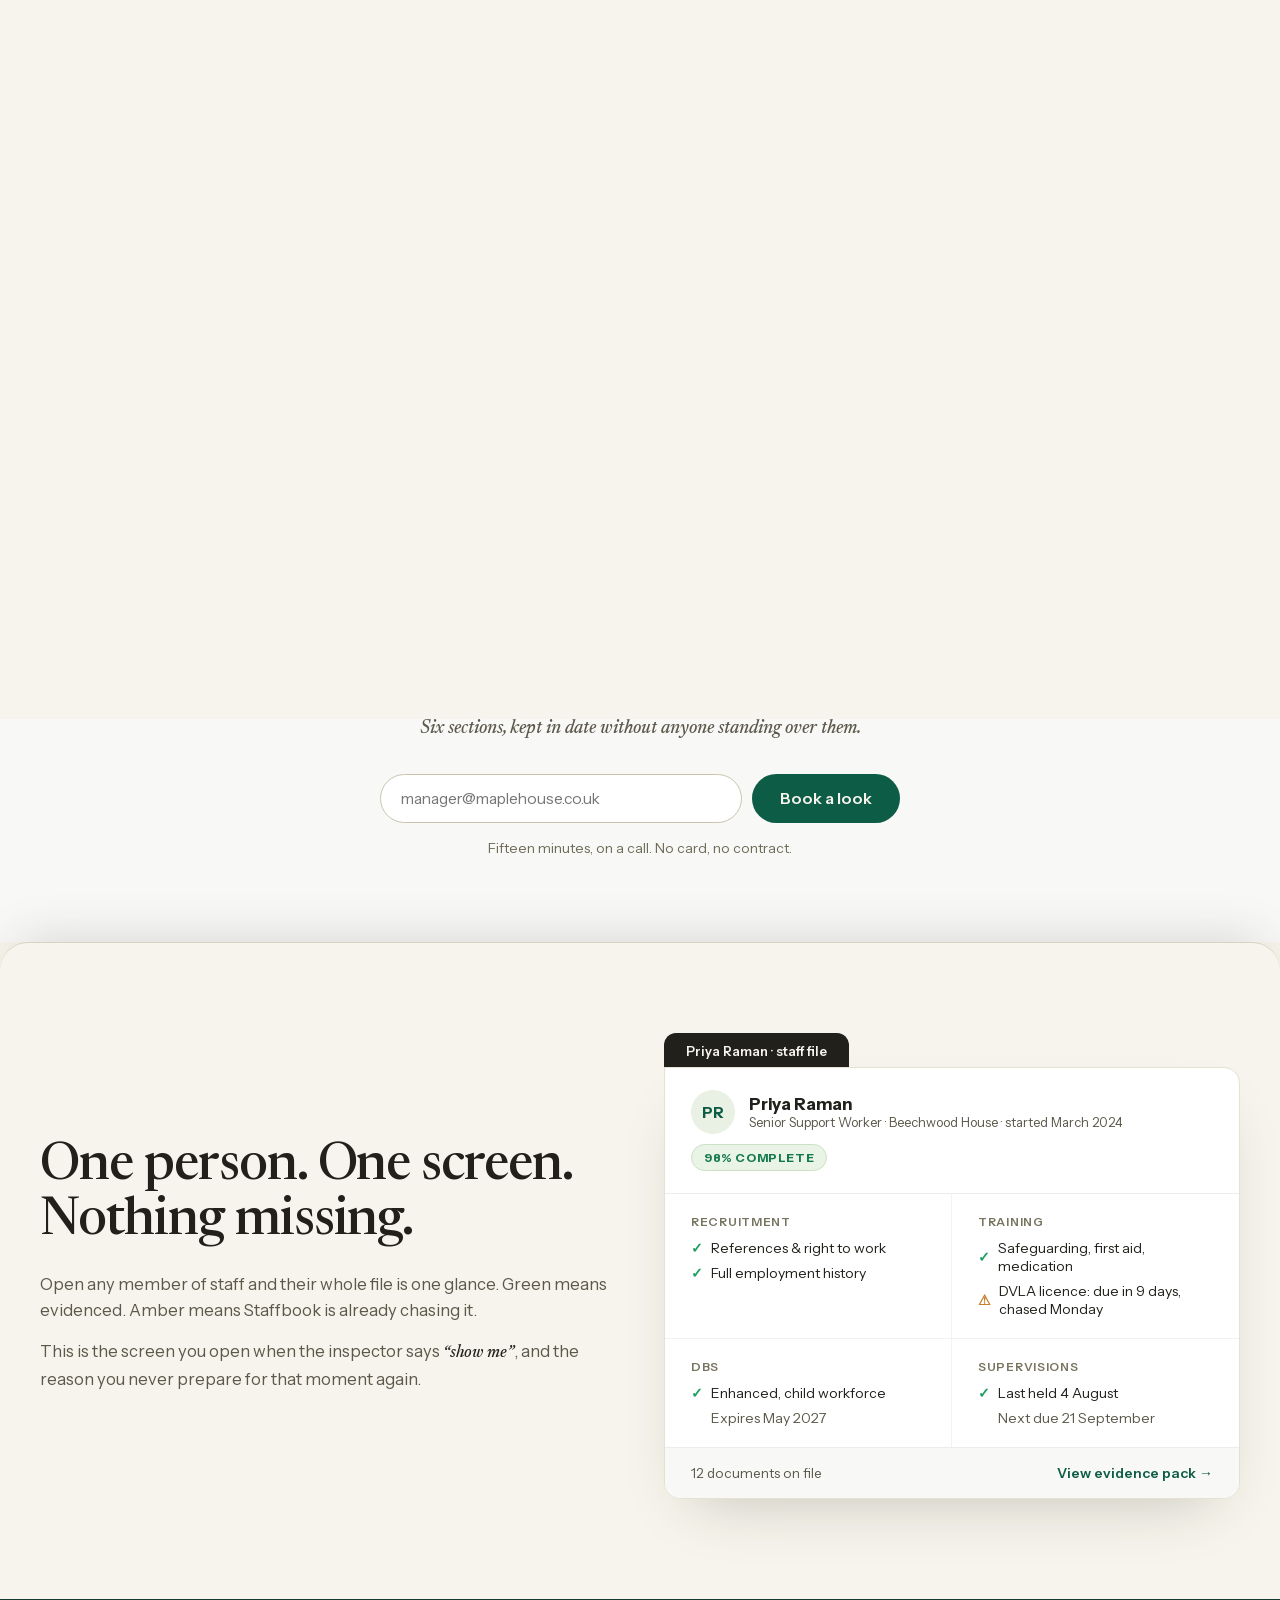
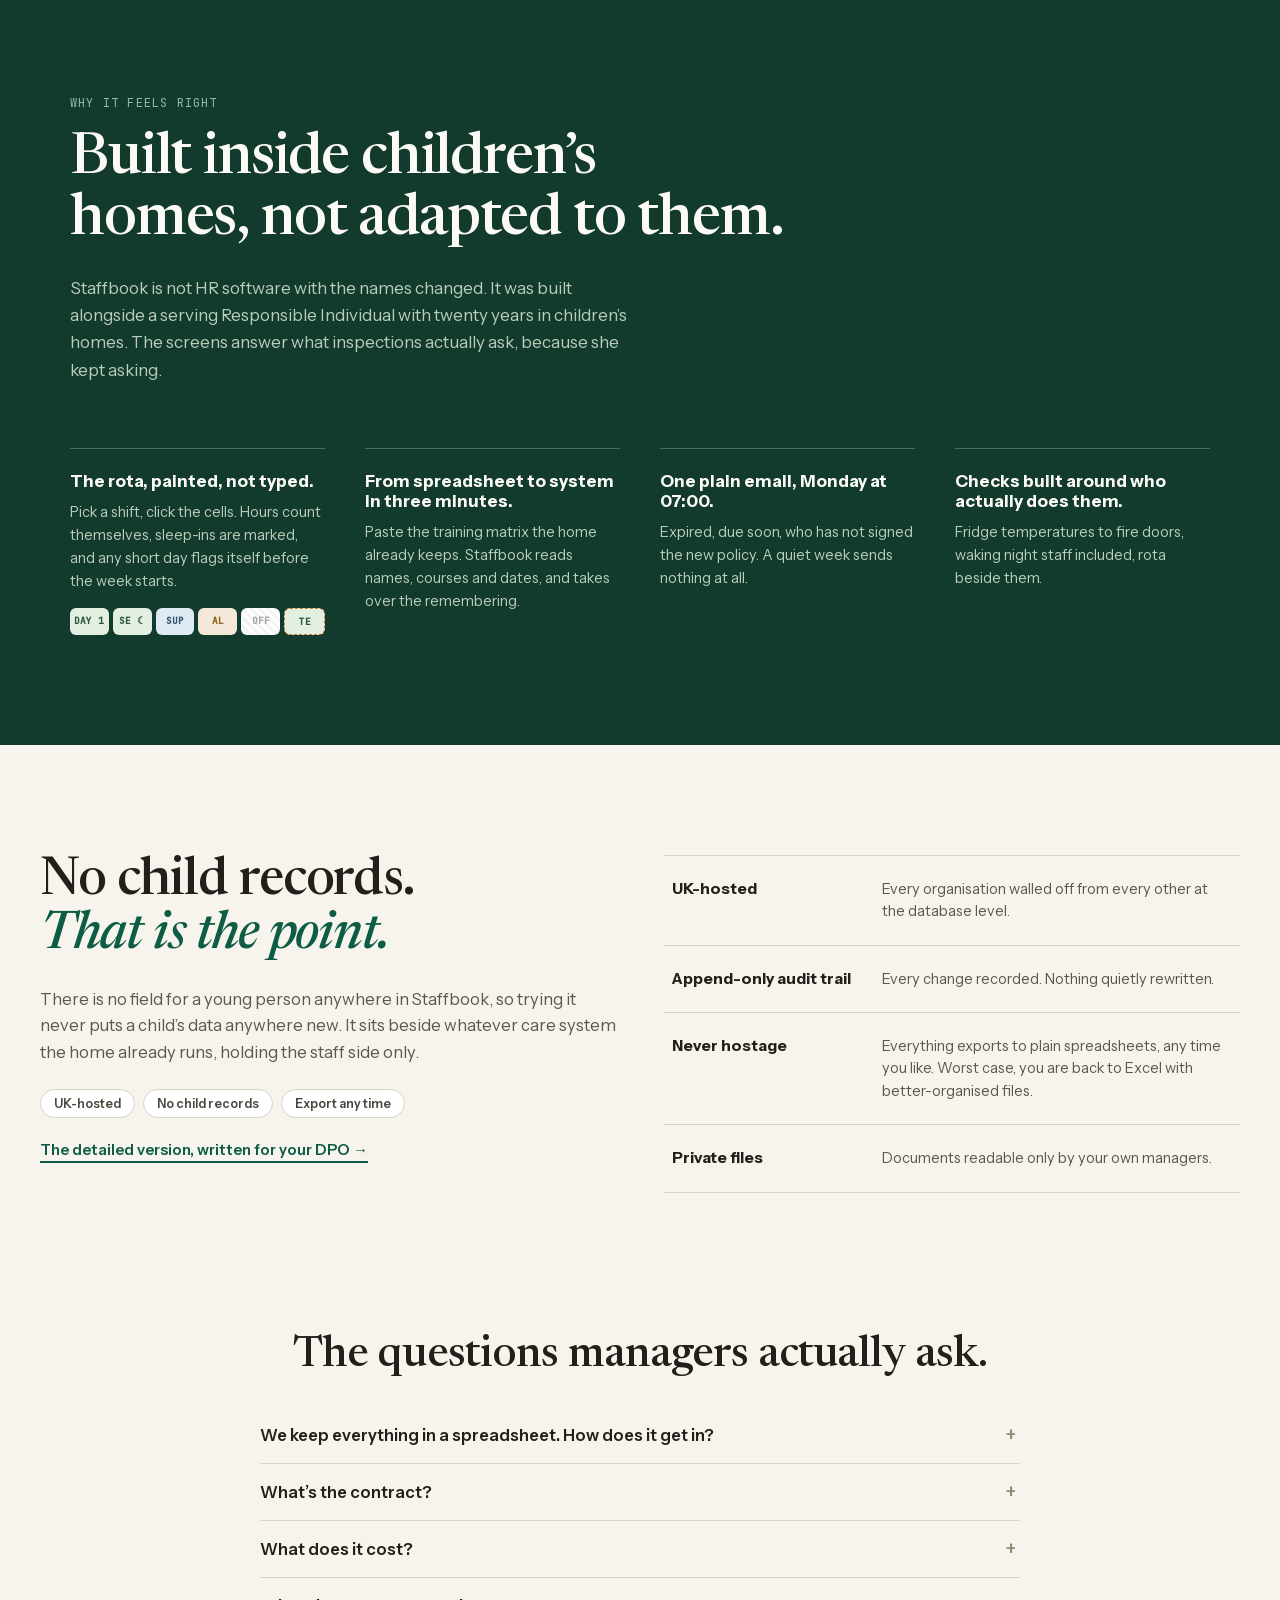
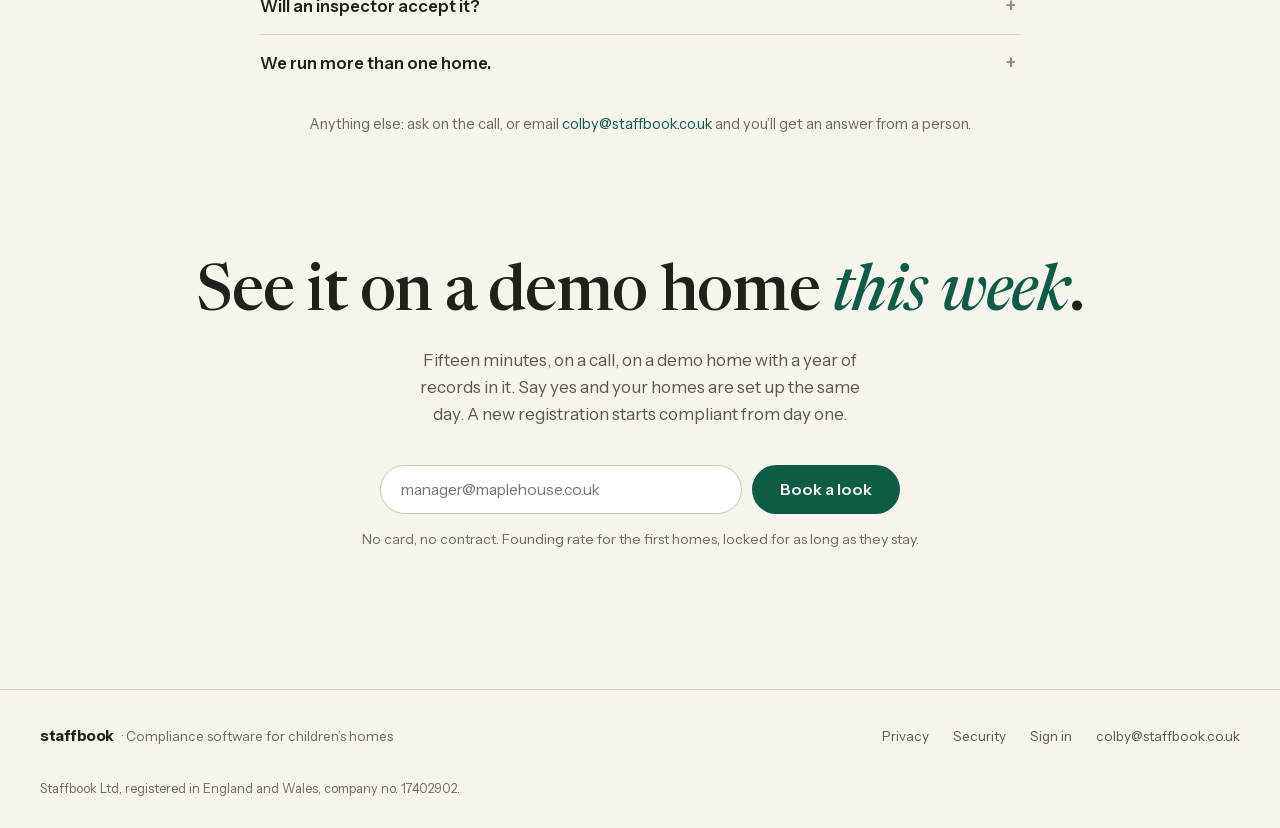
==== commit 06471c79: "Organization schema with sameAs, and the onboarding timeframe at the CTA The publisher becomes a ful" ====
--- a/index.html
+++ b/index.html
@@ -12,13 +12,28 @@
 <meta property="og:url" content="https://staffbook.co.uk/">
 <meta property="og:image" content="https://staffbook.co.uk/img/og.png">
 <script type="application/ld+json">
-{"@context":"https://schema.org","@type":"SoftwareApplication",
- "name":"Staffbook",
- "applicationCategory":"BusinessApplication",
- "operatingSystem":"Web",
- "description":"Staff compliance software for children's homes: training and DBS renewals, safer recruitment checks, supervisions, policy sign-off and premises checks.",
- "url":"https://staffbook.co.uk/",
- "publisher":{"@type":"Organization","name":"Staffbook Ltd","url":"https://staffbook.co.uk/"}}
+{"@context":"https://schema.org","@graph":[
+ {"@type":"SoftwareApplication",
+  "name":"Staffbook",
+  "applicationCategory":"BusinessApplication",
+  "operatingSystem":"Web",
+  "description":"Staff compliance software for children's homes: training and DBS renewals, safer recruitment checks, supervisions, policy sign-off and premises checks.",
+  "url":"https://staffbook.co.uk/",
+  "publisher":{"@id":"https://staffbook.co.uk/#org"}},
+ {"@type":"Organization",
+  "@id":"https://staffbook.co.uk/#org",
+  "name":"Staffbook",
+  "legalName":"Staffbook Ltd",
+  "url":"https://staffbook.co.uk/",
+  "logo":"https://staffbook.co.uk/brand/staffbook-favicon.svg",
+  "foundingDate":"2026",
+  "email":"colby@staffbook.co.uk",
+  "address":{"@type":"PostalAddress","streetAddress":"82A James Carter Road","addressLocality":"Mildenhall","postalCode":"IP28 7DE","addressCountry":"GB"},
+  "sameAs":[
+   "https://find-and-update.company-information.service.gov.uk/company/17402902",
+   "https://www.linkedin.com/company/staffbook-uk/"
+  ]}
+]}
 </script>
 <link rel="icon" type="image/svg+xml" href="/brand/staffbook-favicon.svg">
 <link rel="icon" type="image/png" sizes="32x32" href="/favicon-32.png">
@@ -734,7 +749,7 @@
 <!-- CTA -->
 <section id="cta" style="position:relative;background:#F6F4EC;padding:130px clamp(20px,4vw,40px) 40px;text-align:center">
   <h2 class="serif rv" style="font-size:clamp(38px,6vw,64px);letter-spacing:-.02em;margin:0">See it on a demo home <span style="font-style:italic;color:#0D5C45">this week</span>.</h2>
-  <p class="rv" style="font-size:17px;color:#5C594B;margin:20px auto 0;max-width:460px;line-height:1.6">Fifteen minutes, on a call, on a demo home with a year of records in it.</p>
+  <p class="rv" style="font-size:17px;color:#5C594B;margin:20px auto 0;max-width:460px;line-height:1.6">Fifteen minutes, on a call, on a demo home with a year of records in it. Say yes and your homes are set up the same day. A new registration starts compliant from day one.</p>
   <form class="cap rv" id="cap2" method="post" action="https://app.staffbook.co.uk/api/lead">
     <input type="email" name="email" autocomplete="email" placeholder="manager@maplehouse.co.uk" required aria-label="Work email">
     <input class="hp" type="text" name="company" tabindex="-1" autocomplete="off" aria-hidden="true">
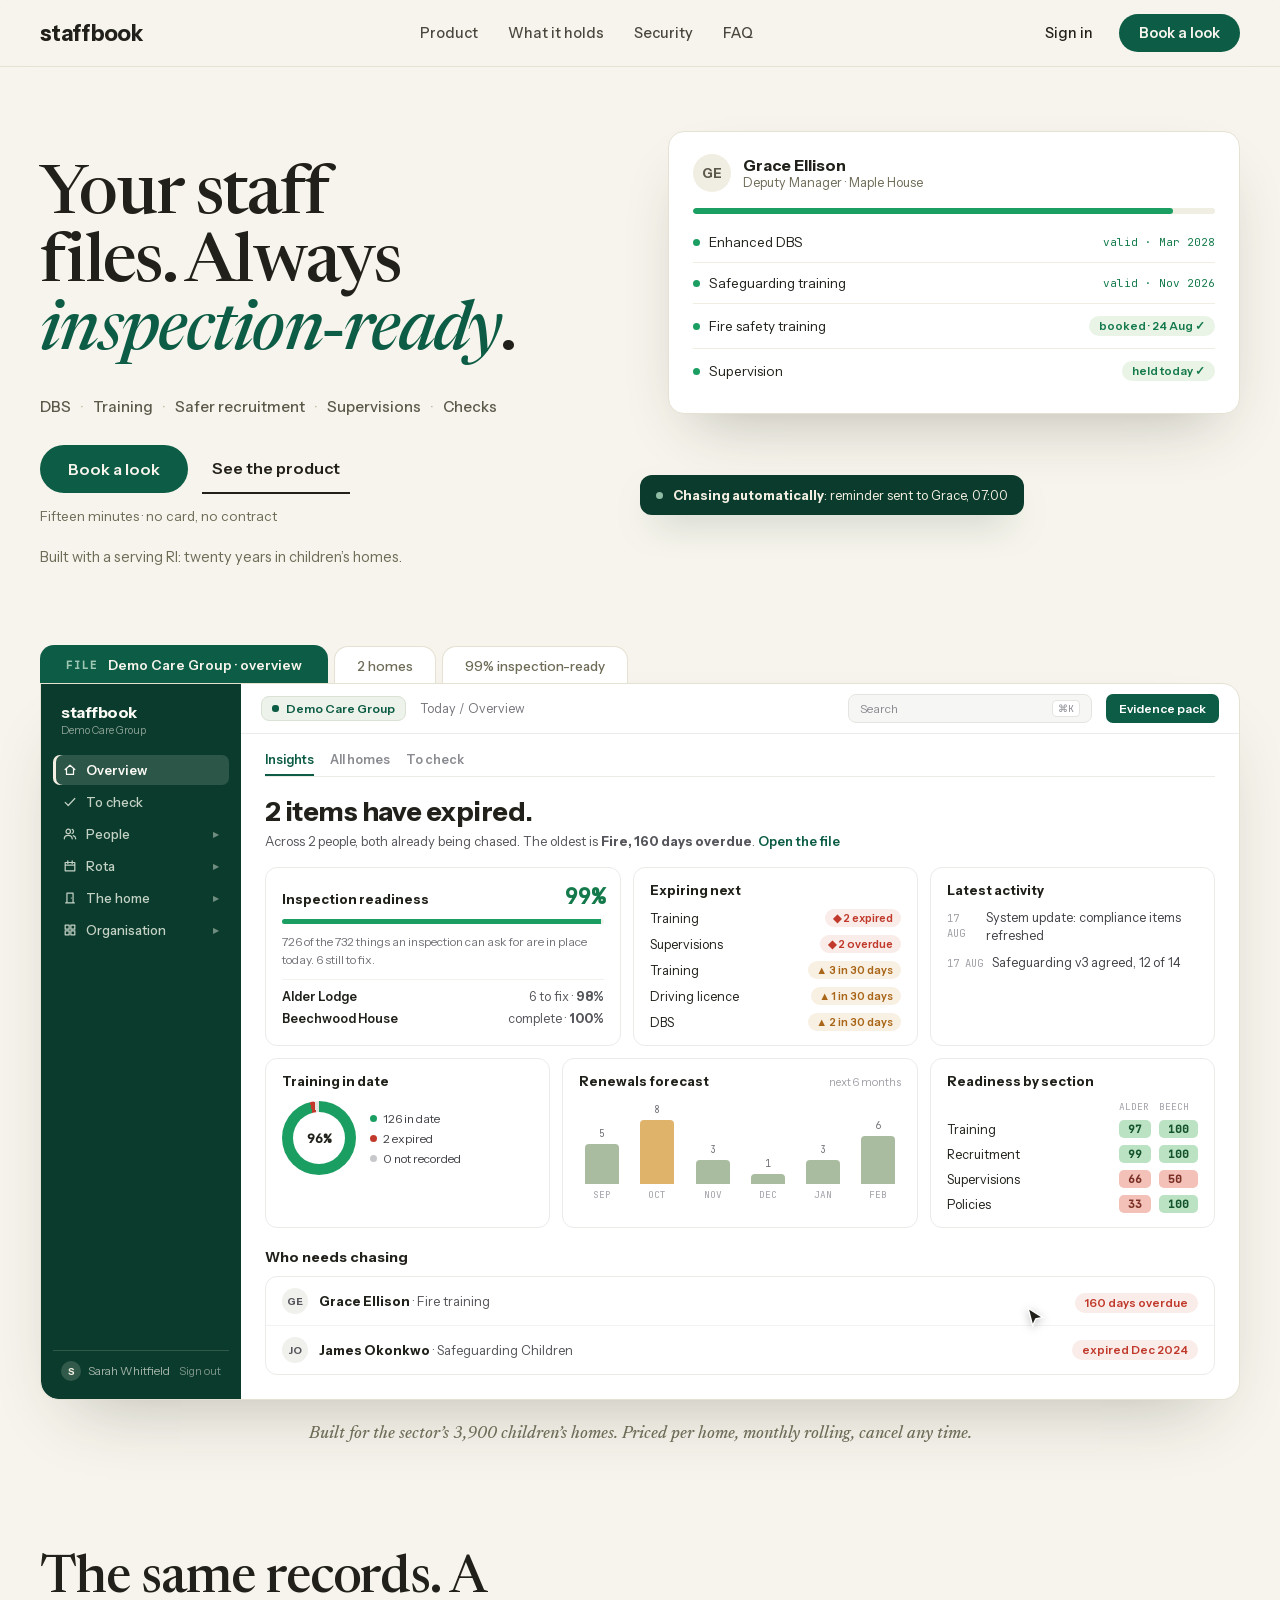
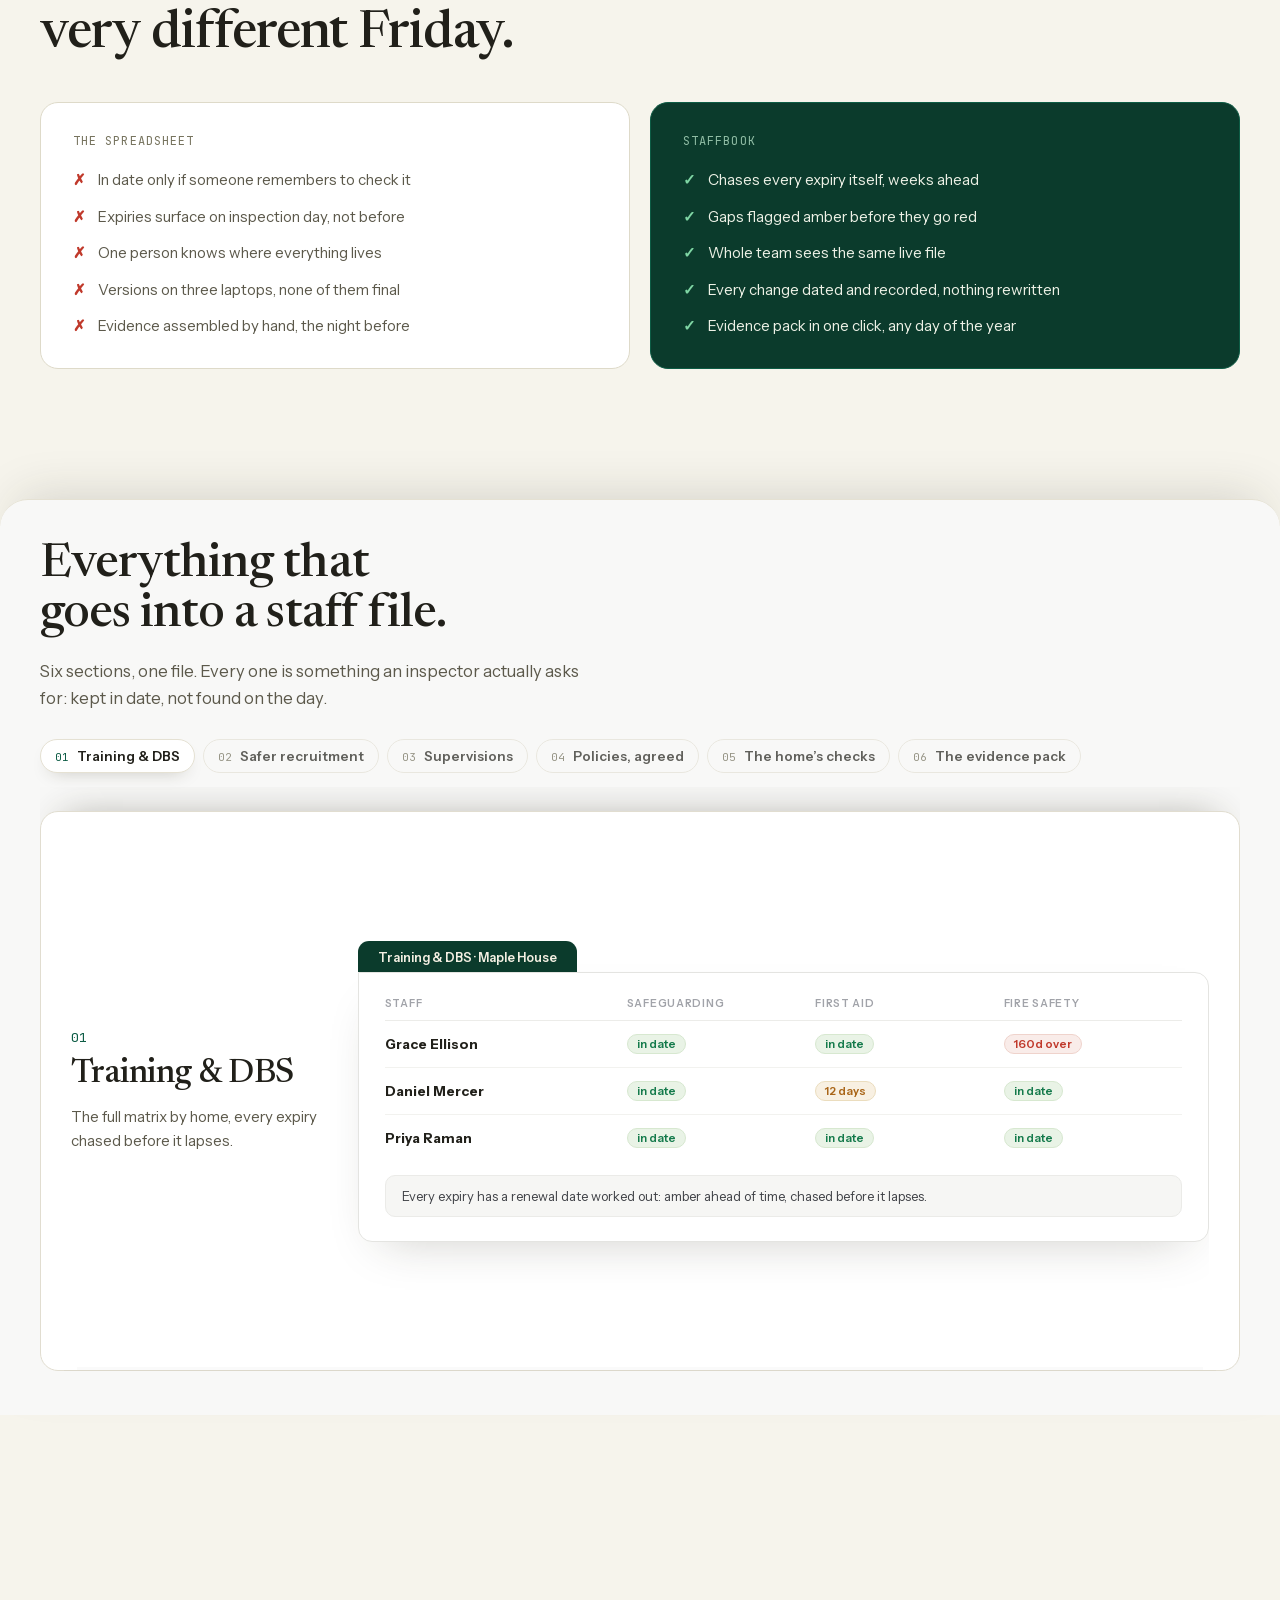
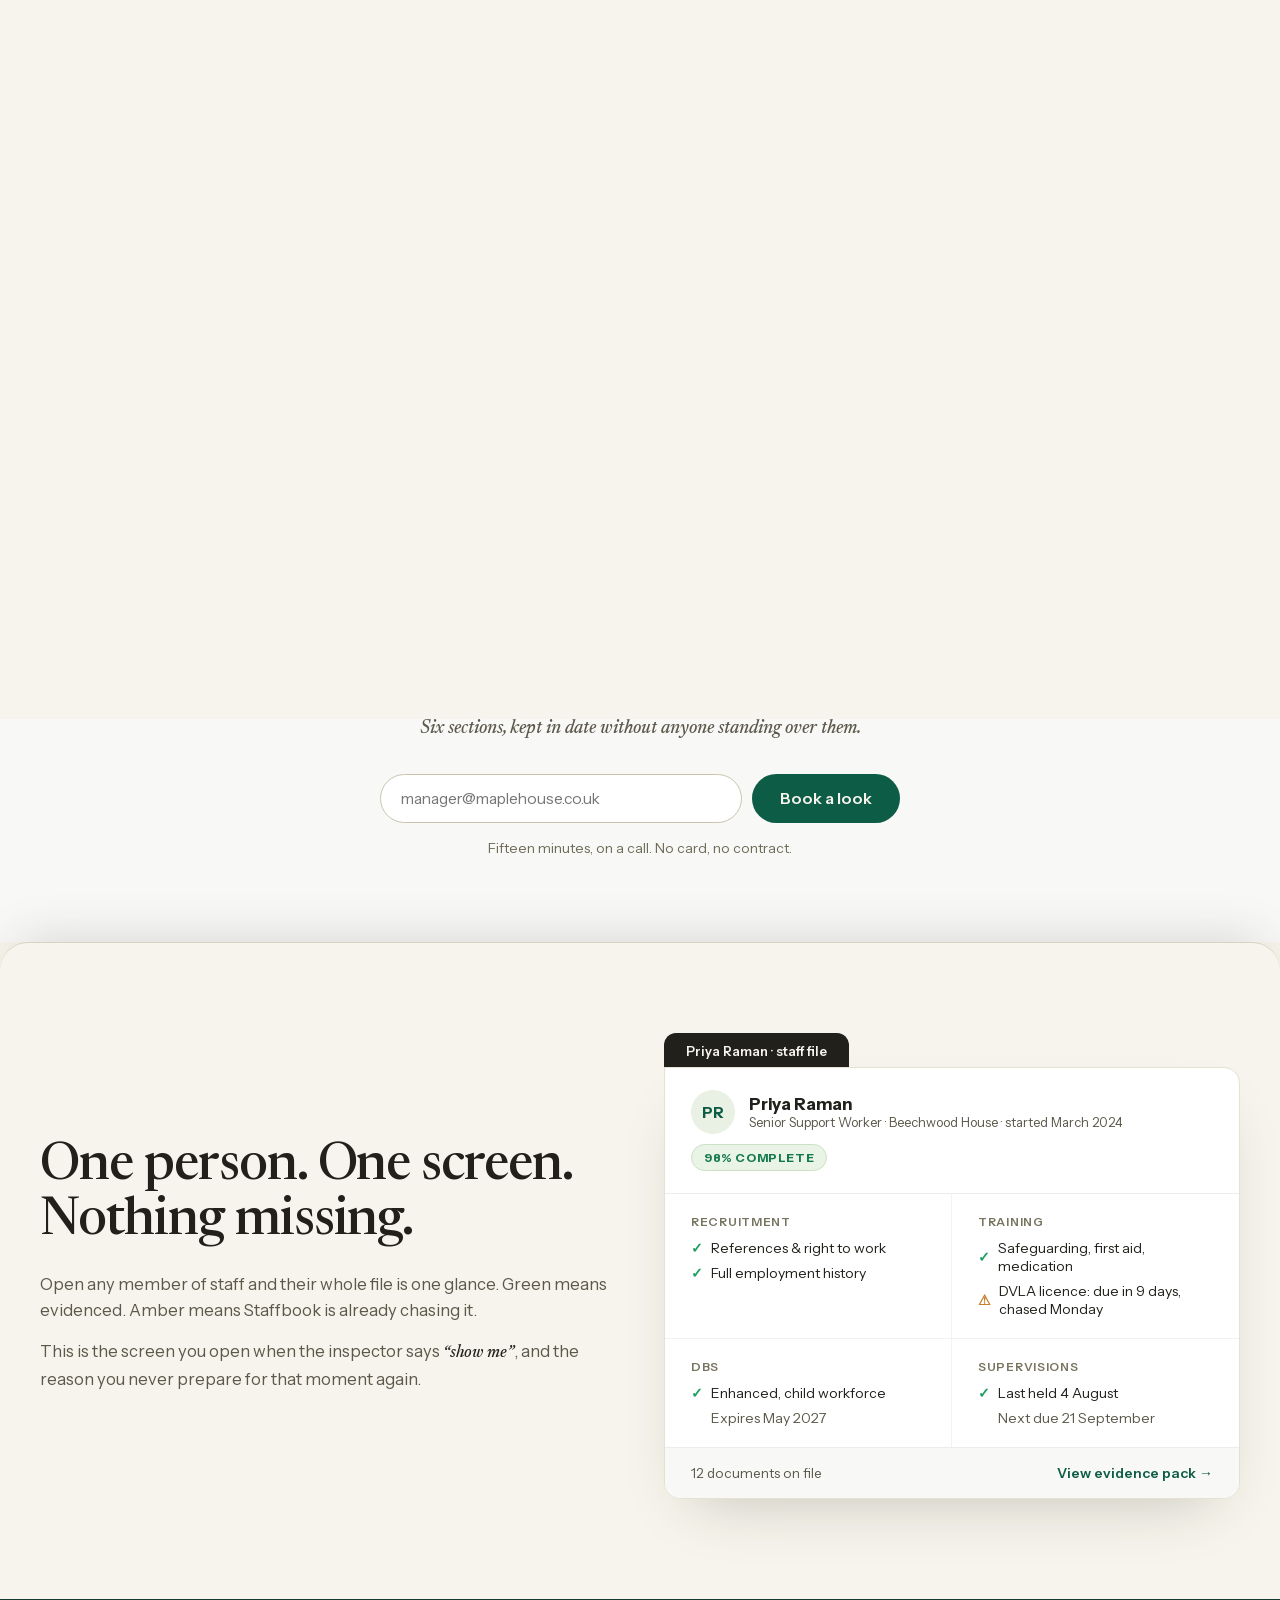
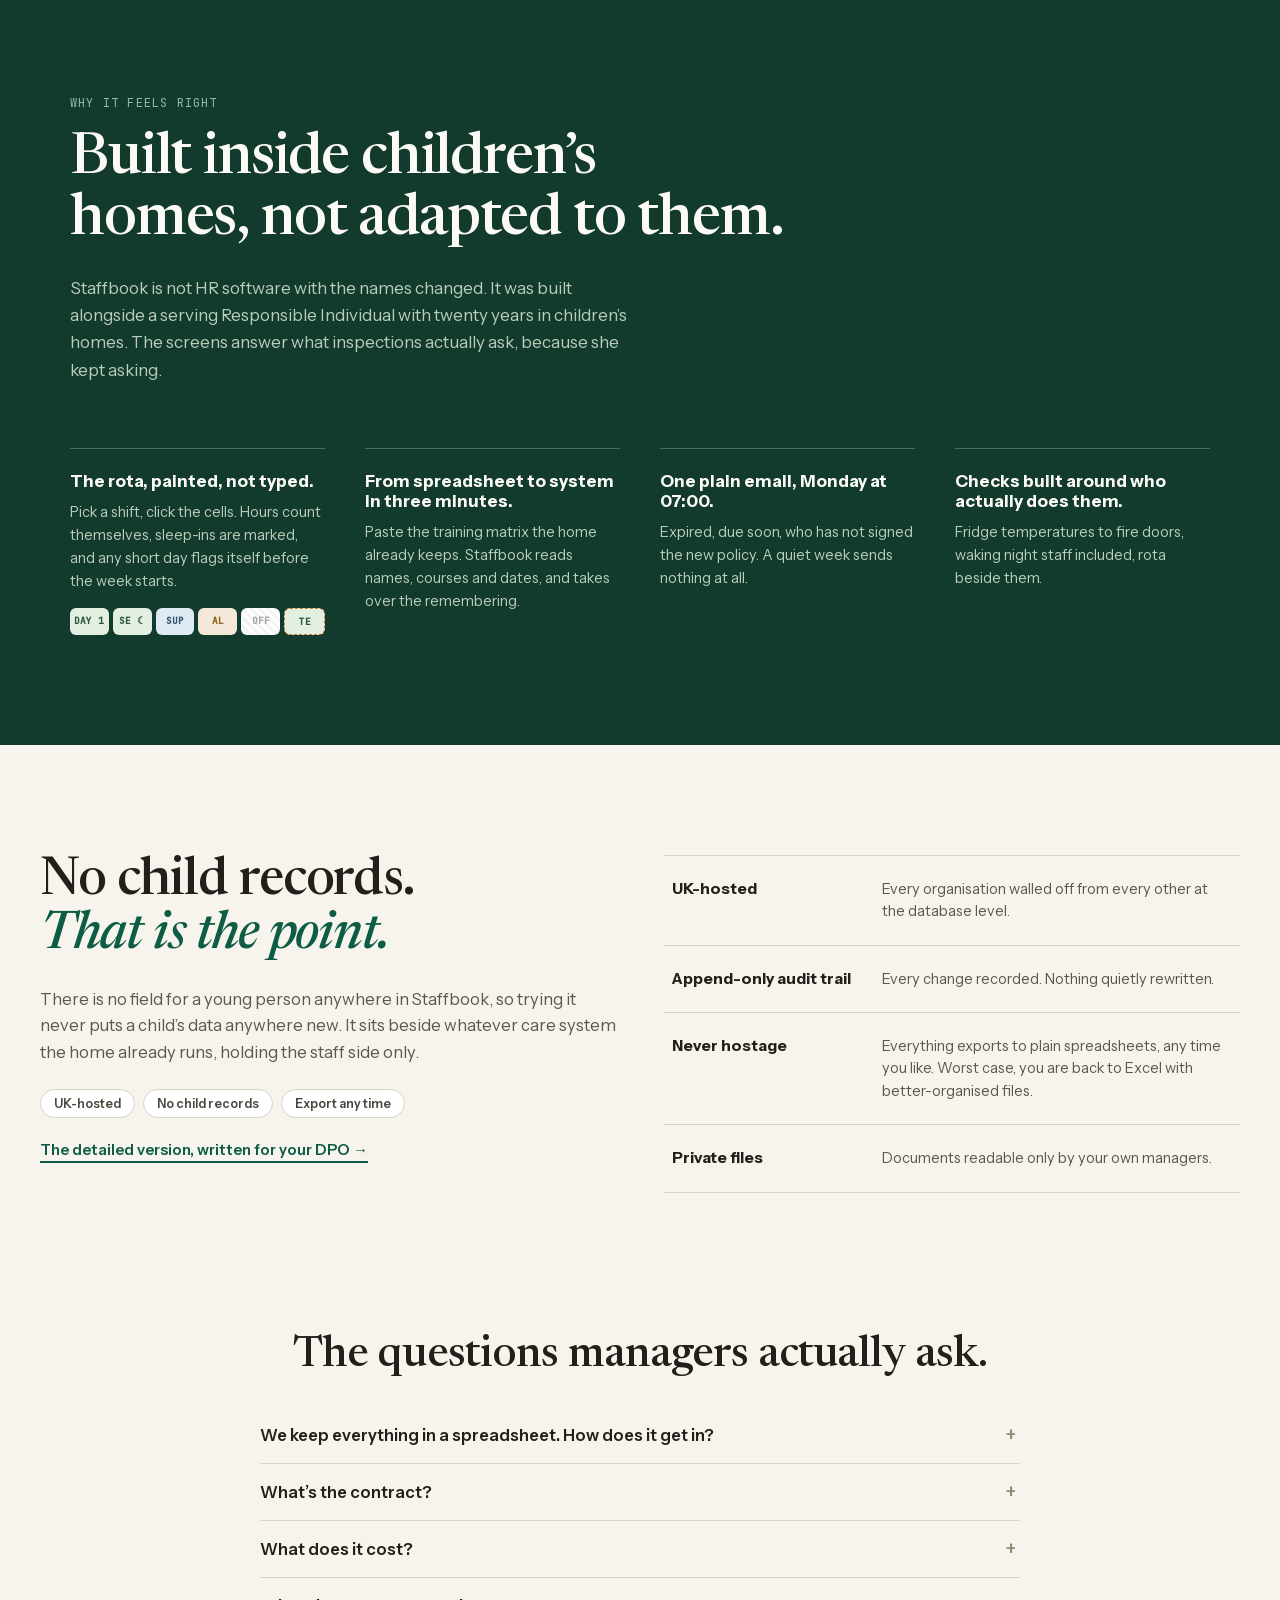
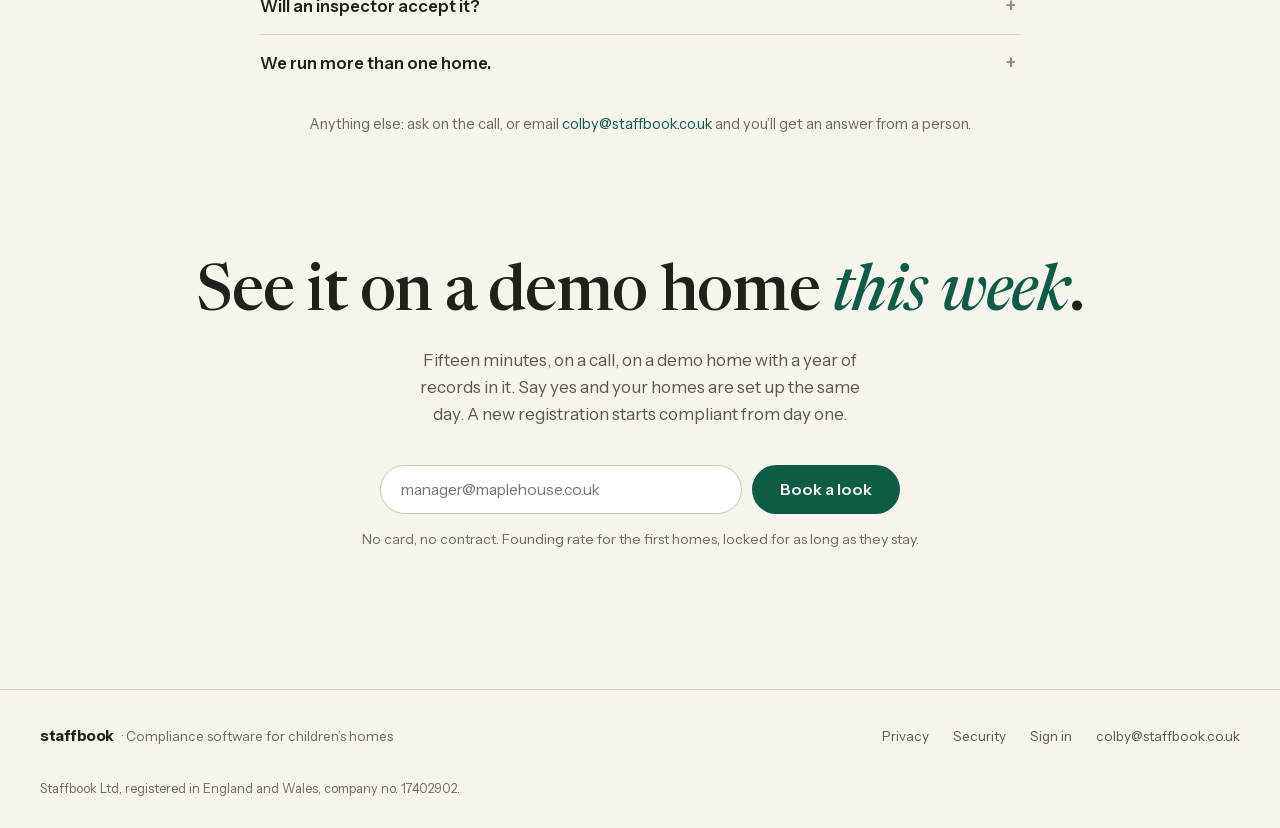
==== commit d14657c6: "Favicon set Google can use: root favicon.ico plus 48/96/192 PNGs Google's favicon crawler checks /fa" ====
--- a/index.html
+++ b/index.html
@@ -36,6 +36,8 @@
 ]}
 </script>
 <link rel="icon" type="image/svg+xml" href="/brand/staffbook-favicon.svg">
+<link rel="icon" type="image/png" sizes="48x48" href="/favicon-48.png">
+<link rel="icon" type="image/png" sizes="192x192" href="/favicon-192.png">
 <link rel="icon" type="image/png" sizes="32x32" href="/favicon-32.png">
 <link rel="apple-touch-icon" href="/apple-touch-icon.png">
 <link rel="preload" href="/fonts/newsreader-normal-500-latin.woff2" as="font" type="font/woff2" crossorigin>
